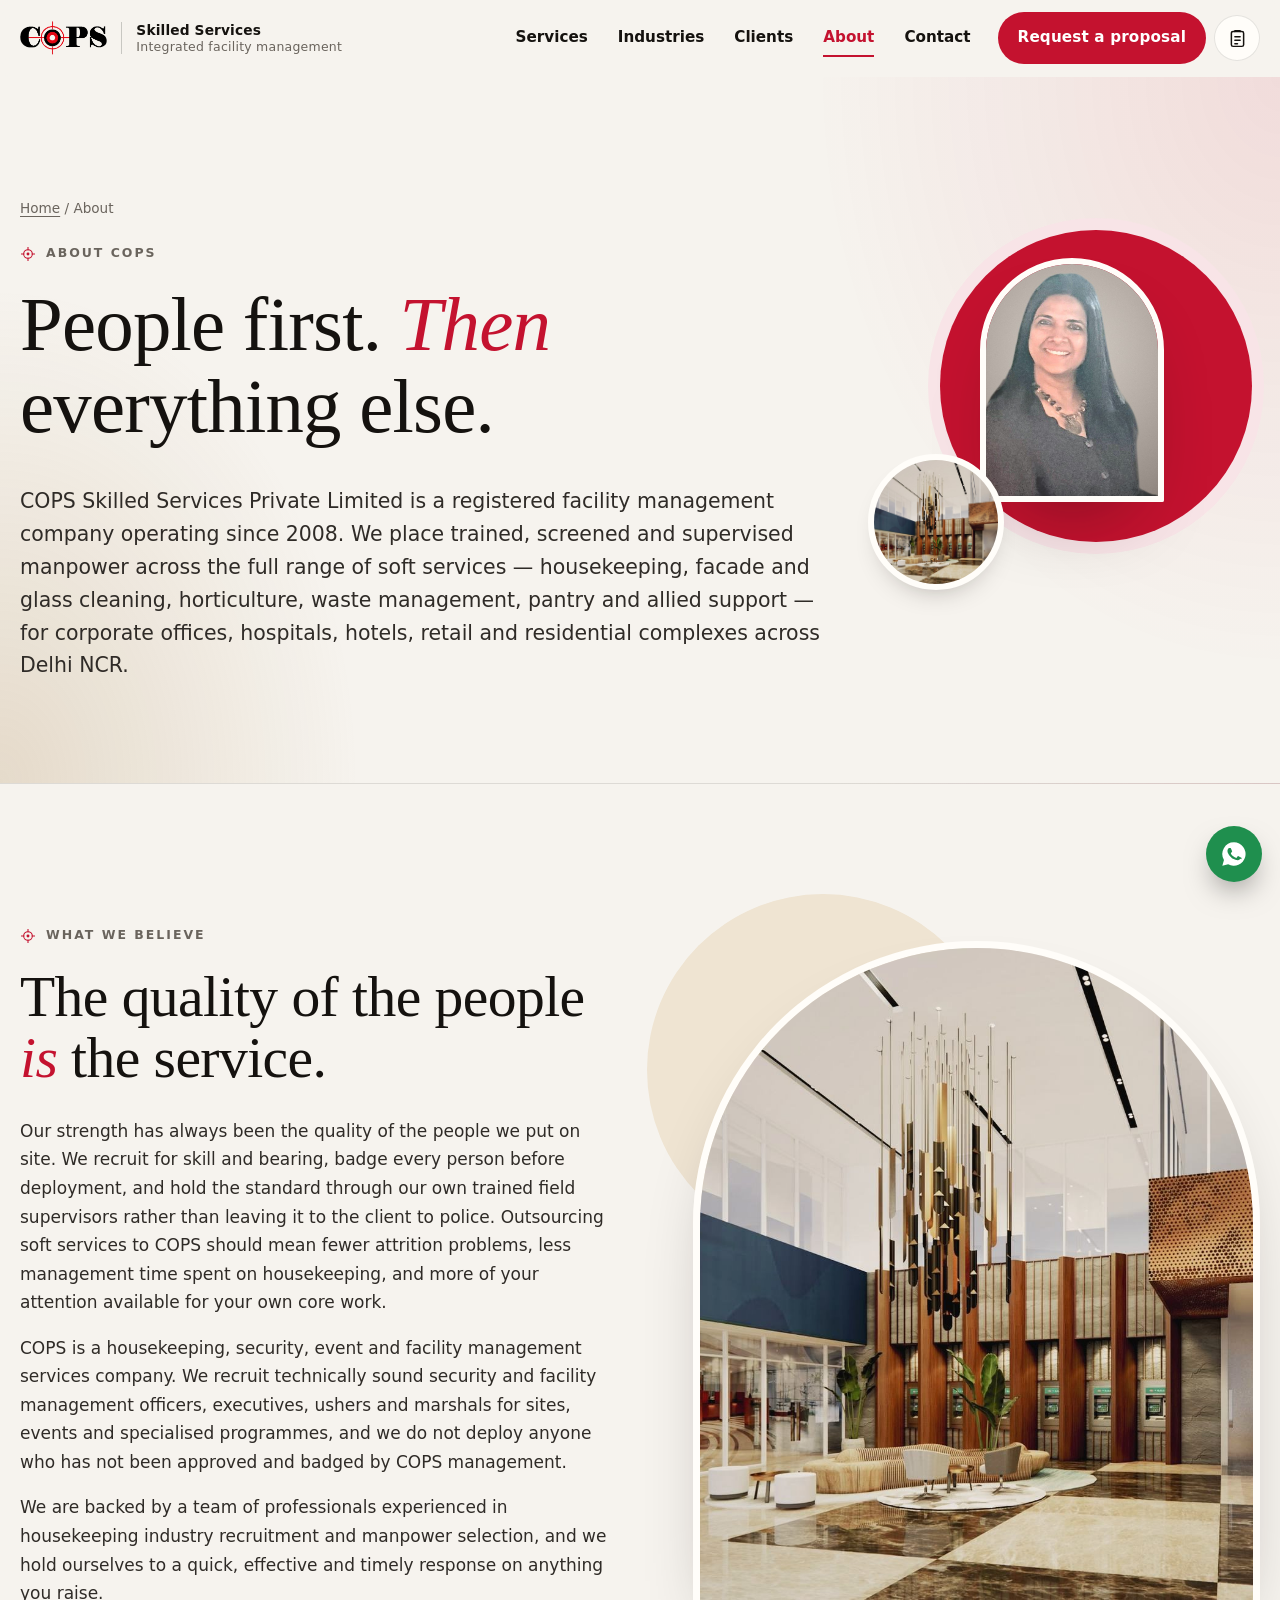
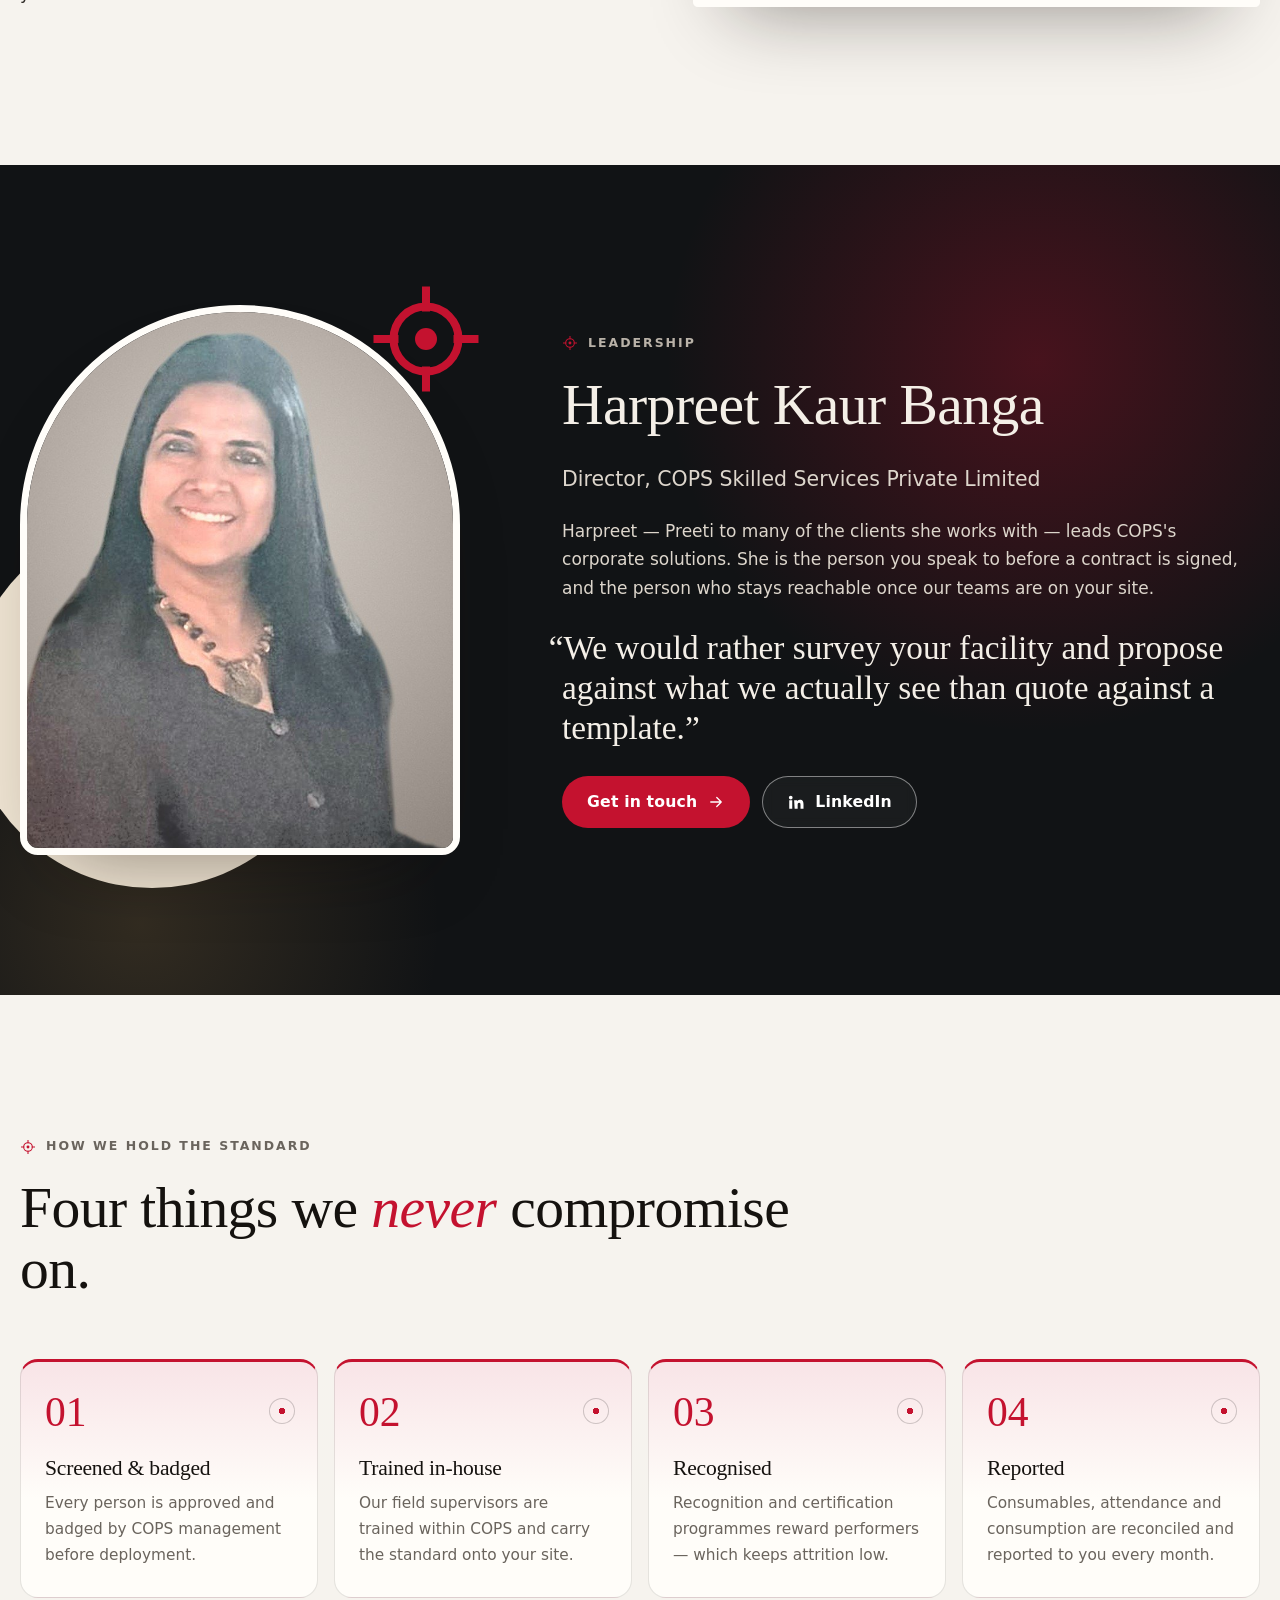
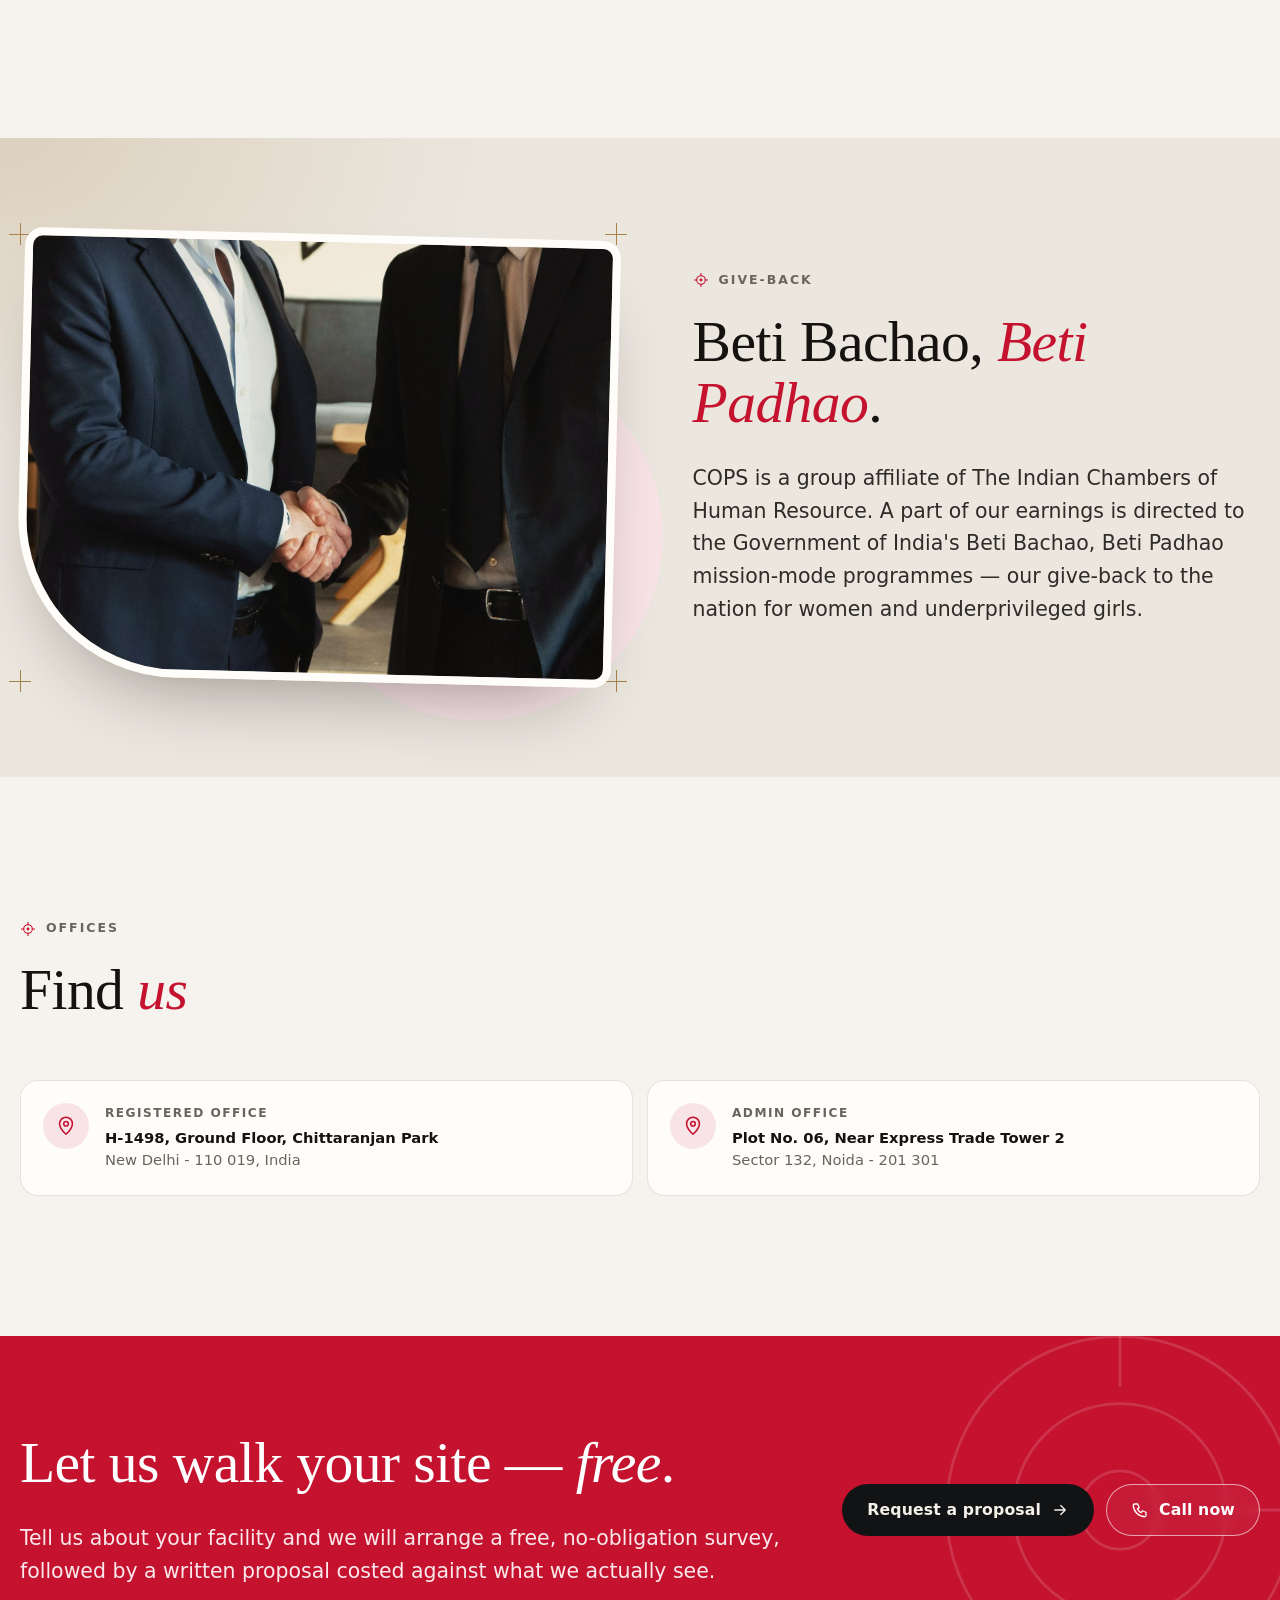
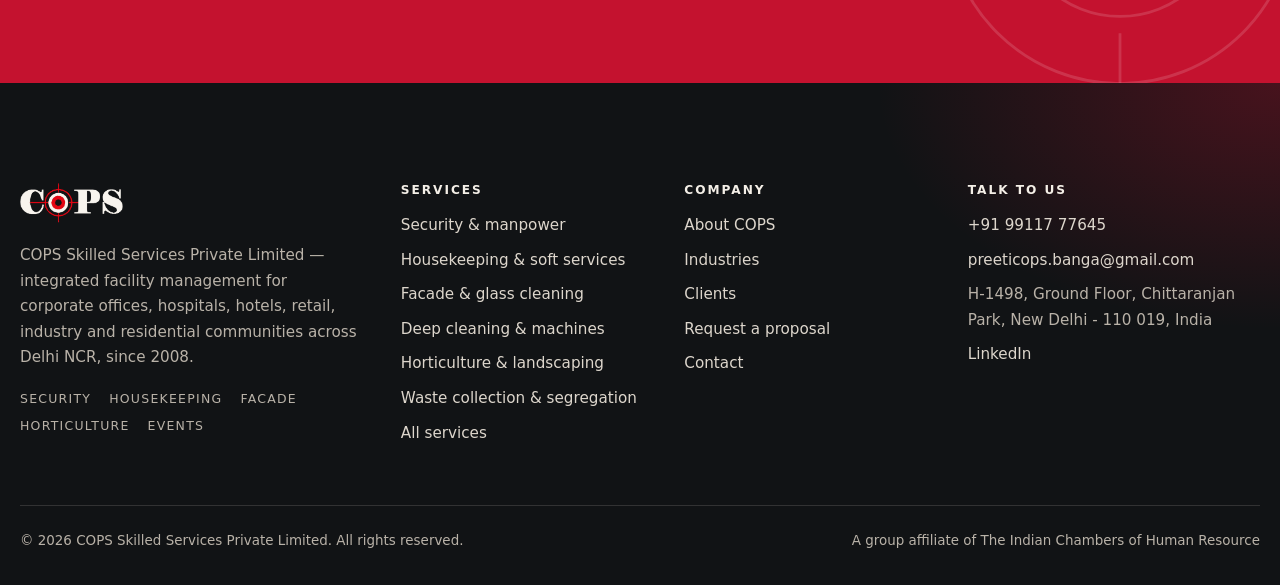
==== about/index.html @ c6b51258 "Redesign: composed hero collage, shaped photo frames, graded stock, services mosaic - Hero is now a " ====
<!doctype html>
<html lang="en-IN" data-root="../">
<head>
  <meta charset="utf-8">
  <meta name="viewport" content="width=device-width, initial-scale=1">
  <title>About — COPS Skilled Services | Our people, our standard, our Director</title>
  <meta name="description" content="COPS Skilled Services is a Delhi NCR facility management company, operating since 2008 and led by Director Harpreet Kaur Banga.">
  <meta name="theme-color" content="#111315">
  <meta property="og:type" content="website">
  <meta property="og:site_name" content="COPS Skilled Services">
  <meta property="og:title" content="About — COPS Skilled Services | Our people, our standard, our Director">
  <meta property="og:description" content="COPS Skilled Services is a Delhi NCR facility management company, operating since 2008 and led by Director Harpreet Kaur Banga.">
  <meta property="og:image" content="https://drbankata.github.io/cops-skill/assets/img/og-image.jpg">
  <meta property="og:url" content="https://drbankata.github.io/cops-skill/about/">
  <meta property="og:locale" content="en_IN">
  <meta name="twitter:card" content="summary_large_image">
  <link rel="canonical" href="https://drbankata.github.io/cops-skill/about/">
  <link rel="icon" type="image/svg+xml" href="../assets/img/favicon.svg">
  <link rel="icon" type="image/png" href="../assets/img/favicon.png">
  <link rel="apple-touch-icon" href="../assets/img/apple-touch-icon.png">
  <link rel="preload" href="../assets/fonts/instrument-serif.woff2" as="font" type="font/woff2" crossorigin>
  <link rel="preload" href="../assets/fonts/hanken-grotesk.woff2" as="font" type="font/woff2" crossorigin>
  <link rel="stylesheet" href="../assets/css/site.css?v=2">
  <script type="application/ld+json">{"@context": "https://schema.org", "@type": "LocalBusiness", "name": "COPS Skilled Services Private Limited", "alternateName": "COPS", "url": "https://drbankata.github.io/cops-skill/", "image": "https://drbankata.github.io/cops-skill/assets/img/og-image.jpg", "telephone": "+91 99117 77645", "email": "preeticops.banga@gmail.com", "description": "Integrated facility management — security, housekeeping, facade cleaning, horticulture, pantry and event manpower — across Delhi NCR.", "foundingDate": "2008", "areaServed": "Delhi NCR", "address": {"@type": "PostalAddress", "streetAddress": "H-1498, Ground Floor, Chittaranjan Park", "addressLocality": "New Delhi", "postalCode": "110019", "addressCountry": "IN"}}</script>
</head>
<body>
<a class="skip" href="#main">Skip to content</a>
<div class="progress" aria-hidden="true"></div>
<!-- HEADER (same on every page; generated once, now edit each page) -->
<header class="site-header">
  <div class="wrap bar">
    <a class="brand" href="../" aria-label="COPS Skilled Services, home"><img src="../assets/img/cops-logo.png" alt="COPS" width="681" height="265"><span><b>Skilled Services</b>Integrated facility management</span></a>
    <div class="tools">
      <nav class="nav" id="site-nav" aria-label="Main"><a href="../services/">Services</a><a href="../industries/">Industries</a><a href="../clients/">Clients</a><a href="../about/" aria-current="page">About</a><a href="../contact/">Contact</a><a class="btn btn-red" href="../proposal/">Request a proposal</a></nav>
      <a class="icon-btn" href="../proposal/" aria-label="Your proposal request"><svg class="i" viewBox="0 0 24 24" fill="none" stroke="currentColor" stroke-width="1.7" stroke-linecap="round" stroke-linejoin="round" aria-hidden="true"><rect x="5" y="4" width="14" height="17" rx="2"/><path d="M9 4V3h6v1M9 10h6M9 14h6M9 18h3"/></svg><span class="count" data-req-count data-n="0">0</span></a>
      <button class="icon-btn menu-btn" type="button" aria-expanded="false" aria-controls="site-nav"><svg class="" viewBox="0 0 24 24" fill="none" stroke="currentColor" stroke-width="2" stroke-linecap="round" stroke-linejoin="round" aria-hidden="true"><path d="M4 7h16M4 12h16M4 17h10"/></svg><span class="sr-only">Open menu</span></button>
    </div>
  </div>
</header>
<main id="main">
<section class="page-head has-art">
  <svg class="ret-bg" viewBox="0 0 200 200" fill="none" stroke="currentColor" aria-hidden="true"><circle cx="100" cy="100" r="62" stroke-width="1"/><circle cx="100" cy="100" r="38" stroke-width="1"/><circle cx="100" cy="100" r="14" stroke-width="1"/><path d="M100 4v52M100 144v52M4 100h52M144 100h52" stroke-width="1"/></svg>
  <div class="art" aria-hidden="true"><span class="sun"></span><figure class="arch"><img src="../assets/img/harpreet.jpg" alt="" width="720" height="900" loading="lazy"></figure><figure class="orb"><img src="../assets/img/x/lobby-gold.jpg" alt="" width="1600" height="1067" loading="lazy"></figure></div>
  <div class="wrap">
    <p class="crumbs"><a href="../">Home</a> / About</p>
    <p class="kicker"><svg class="ret" viewBox="0 0 24 24" fill="none" stroke="currentColor" stroke-width="1.6" aria-hidden="true"><circle cx="12" cy="12" r="6.5"/><circle cx="12" cy="12" r="2.2" fill="currentColor" stroke="none"/><path d="M12 1.5v5M12 17.5v5M1.5 12h5M17.5 12h5"/></svg> About COPS</p>
    <h1>People first. <em>Then</em> everything else.</h1>
    <p class="lede">COPS Skilled Services Private Limited is a registered facility management company operating since 2008. We place trained, screened and supervised manpower across the full range of soft services — housekeeping, facade and glass cleaning, horticulture, waste management, pantry and allied support — for corporate offices, hospitals, hotels, retail and residential complexes across Delhi NCR.</p>
  </div>
</section>
<section class="section">
  <div class="wrap split">
    <div class="rv">
      <p class="kicker"><svg class="ret" viewBox="0 0 24 24" fill="none" stroke="currentColor" stroke-width="1.6" aria-hidden="true"><circle cx="12" cy="12" r="6.5"/><circle cx="12" cy="12" r="2.2" fill="currentColor" stroke="none"/><path d="M12 1.5v5M12 17.5v5M1.5 12h5M17.5 12h5"/></svg> What we believe</p>
      <h2>The quality of the people <em>is</em> the service.</h2>
      <p>Our strength has always been the quality of the people we put on site. We recruit for skill and bearing, badge every person before deployment, and hold the standard through our own trained field supervisors rather than leaving it to the client to police. Outsourcing soft services to COPS should mean fewer attrition problems, less management time spent on housekeeping, and more of your attention available for your own core work.</p>
      <p>COPS is a housekeeping, security, event and facility management services company. We recruit technically sound security and facility management officers, executives, ushers and marshals for sites, events and specialised programmes, and we do not deploy anyone who has not been approved and badged by COPS management.</p>
      <p>We are backed by a team of professionals experienced in housekeeping industry recruitment and manpower selection, and we hold ourselves to a quick, effective and timely response on anything you raise.</p>
    </div>
    <div class="frame arch-f rv"><span class="marks" aria-hidden="true"><i></i><i></i><i></i><i></i></span><img src="../assets/img/x/lobby-gold.jpg" alt="A polished, light-filled corporate lobby" width="1600" height="1067" loading="lazy"></div>
  </div>
</section>

<section class="section dark">
  <div class="wrap director">
    <div class="portrait rv" style="color:rgba(255,255,255,.4)"><svg class="ring" viewBox="0 0 24 24" fill="none" stroke="currentColor" stroke-width="1.6" aria-hidden="true"><circle cx="12" cy="12" r="6.5"/><circle cx="12" cy="12" r="2.2" fill="currentColor" stroke="none"/><path d="M12 1.5v5M12 17.5v5M1.5 12h5M17.5 12h5"/></svg><img src="../assets/img/harpreet.jpg" alt="Harpreet Kaur Banga, Director, COPS Skilled Services" width="720" height="900" loading="lazy"></div>
    <div class="rv">
      <p class="kicker"><svg class="ret" viewBox="0 0 24 24" fill="none" stroke="currentColor" stroke-width="1.6" aria-hidden="true"><circle cx="12" cy="12" r="6.5"/><circle cx="12" cy="12" r="2.2" fill="currentColor" stroke="none"/><path d="M12 1.5v5M12 17.5v5M1.5 12h5M17.5 12h5"/></svg> Leadership</p>
      <h2>Harpreet Kaur Banga</h2>
      <p class="lede">Director, COPS Skilled Services Private Limited</p>
      <p>Harpreet — Preeti to many of the clients she works with — leads COPS's corporate solutions. She is the person you speak to before a contract is signed, and the person who stays reachable once our teams are on your site.</p>
      <p class="quote" style="color:var(--on-dark);font-size:clamp(1.5rem,2.6vw,2.1rem);margin-top:26px">We would rather survey your facility and propose against what we actually see than quote against a template.</p>
      <div class="cta-row"><a class="btn btn-red" href="../contact/">Get in touch <svg class="i" viewBox="0 0 24 24" fill="none" stroke="currentColor" stroke-width="1.7" stroke-linecap="round" stroke-linejoin="round" aria-hidden="true"><path d="M5 12h14M13 6l6 6-6 6"/></svg></a><a class="btn btn-ghost" data-show="linkedin" href="#" hidden><svg viewBox="0 0 24 24" fill="currentColor" aria-hidden="true"><path d="M4.98 3.5a2.5 2.5 0 1 1 0 5 2.5 2.5 0 0 1 0-5zM3 9.5h4V21H3zM9.5 9.5h3.8v1.6h.1c.5-1 1.8-2 3.8-2 4 0 4.8 2.6 4.8 6V21h-4v-5.2c0-1.3 0-2.9-1.8-2.9s-2 1.4-2 2.8V21h-4z"/></svg> LinkedIn</a></div>
    </div>
  </div>
</section>

<section class="section">
  <div class="wrap">
    <div class="head"><p class="kicker"><svg class="ret" viewBox="0 0 24 24" fill="none" stroke="currentColor" stroke-width="1.6" aria-hidden="true"><circle cx="12" cy="12" r="6.5"/><circle cx="12" cy="12" r="2.2" fill="currentColor" stroke="none"/><path d="M12 1.5v5M12 17.5v5M1.5 12h5M17.5 12h5"/></svg> How we hold the standard</p><h2>Four things we <em>never</em> compromise on.</h2></div>
    <ol class="steps">
      <li><h3>Screened &amp; badged</h3><p>Every person is approved and badged by COPS management before deployment.</p></li>
      <li><h3>Trained in-house</h3><p>Our field supervisors are trained within COPS and carry the standard onto your site.</p></li>
      <li><h3>Recognised</h3><p>Recognition and certification programmes reward performers — which keeps attrition low.</p></li>
      <li><h3>Reported</h3><p>Consumables, attendance and consumption are reconciled and reported to you every month.</p></li>
    </ol>
  </div>
</section>

<section class="section tight stone" id="giveback">
  <div class="wrap split">
    <div class="frame wide tilt-f rv"><span class="marks" aria-hidden="true"><i></i><i></i><i></i><i></i></span><img src="../assets/img/x/handshake.jpg" alt="Two business partners shaking hands across a desk" width="1600" height="1067" loading="lazy"></div>
    <div class="rv">
      <p class="kicker"><svg class="ret" viewBox="0 0 24 24" fill="none" stroke="currentColor" stroke-width="1.6" aria-hidden="true"><circle cx="12" cy="12" r="6.5"/><circle cx="12" cy="12" r="2.2" fill="currentColor" stroke="none"/><path d="M12 1.5v5M12 17.5v5M1.5 12h5M17.5 12h5"/></svg> Give-back</p>
      <h2>Beti Bachao, <em>Beti Padhao</em>.</h2>
      <p class="lede">COPS is a group affiliate of The Indian Chambers of Human Resource. A part of our earnings is directed to the Government of India's Beti Bachao, Beti Padhao mission-mode programmes — our give-back to the nation for women and underprivileged girls.</p>
    </div>
  </div>
</section>

<section class="section">
  <div class="wrap">
    <div class="head"><p class="kicker"><svg class="ret" viewBox="0 0 24 24" fill="none" stroke="currentColor" stroke-width="1.6" aria-hidden="true"><circle cx="12" cy="12" r="6.5"/><circle cx="12" cy="12" r="2.2" fill="currentColor" stroke="none"/><path d="M12 1.5v5M12 17.5v5M1.5 12h5M17.5 12h5"/></svg> Offices</p><h2>Find <em>us</em></h2></div>
    <div class="ccards">
      <a class="ccard" href="https://www.google.com/maps/search/?api=1&amp;query=H-1498+Chittaranjan+Park+New+Delhi+110019" target="_blank" rel="noopener"><span class="ic"><svg class="i" viewBox="0 0 24 24" fill="none" stroke="currentColor" stroke-width="1.7" stroke-linecap="round" stroke-linejoin="round" aria-hidden="true"><path d="M12 21s-7-6.2-7-11.5a7 7 0 0 1 14 0C19 14.8 12 21 12 21z"/><circle cx="12" cy="9.5" r="2.5"/></svg></span><span><small>Registered Office</small><b>H-1498, Ground Floor, Chittaranjan Park</b><span>New Delhi - 110 019, India</span></span></a>
      <a class="ccard" href="https://www.google.com/maps/search/?api=1&amp;query=Express+Trade+Tower+2+Sector+132+Noida" target="_blank" rel="noopener"><span class="ic"><svg class="i" viewBox="0 0 24 24" fill="none" stroke="currentColor" stroke-width="1.7" stroke-linecap="round" stroke-linejoin="round" aria-hidden="true"><path d="M12 21s-7-6.2-7-11.5a7 7 0 0 1 14 0C19 14.8 12 21 12 21z"/><circle cx="12" cy="9.5" r="2.5"/></svg></span><span><small>Admin Office</small><b>Plot No. 06, Near Express Trade Tower 2</b><span>Sector 132, Noida - 201 301</span></span></a>
    </div>
  </div>
</section>

<section class="closing section tight">
  <svg class="bg" viewBox="0 0 200 200" fill="none" stroke="currentColor" aria-hidden="true"><circle cx="100" cy="100" r="62" stroke-width="1"/><circle cx="100" cy="100" r="38" stroke-width="1"/><circle cx="100" cy="100" r="14" stroke-width="1"/><path d="M100 4v52M100 144v52M4 100h52M144 100h52" stroke-width="1"/></svg>
  <div class="wrap">
    <div><h2>Let us walk your site — <em>free</em>.</h2><p class="lede" style="margin:0">Tell us about your facility and we will arrange a free, no-obligation survey, followed by a written proposal costed against what we actually see.</p></div>
    <div class="cta-row"><a class="btn btn-ink" href="../proposal/">Request a proposal <svg class="i" viewBox="0 0 24 24" fill="none" stroke="currentColor" stroke-width="1.7" stroke-linecap="round" stroke-linejoin="round" aria-hidden="true"><path d="M5 12h14M13 6l6 6-6 6"/></svg></a><a class="btn btn-ghost" data-show="phone" href="#" hidden><svg class="i" viewBox="0 0 24 24" fill="none" stroke="currentColor" stroke-width="1.7" stroke-linecap="round" stroke-linejoin="round" aria-hidden="true"><path d="M5 4h4l2 5-2.5 1.5a11 11 0 0 0 5 5L15 13l5 2v4a2 2 0 0 1-2 2A16 16 0 0 1 3 6a2 2 0 0 1 2-2"/></svg> Call now</a></div>
  </div>
</section></main>
<footer class="site-footer">
  <div class="wrap">
    <div class="fgrid">
      <div>
        <img class="logo" src="../assets/img/cops-logo-light.png" alt="COPS" width="681" height="265" loading="lazy">
        <p>COPS Skilled Services Private Limited — integrated facility management for corporate offices, hospitals, hotels, retail, industry and residential communities across Delhi NCR, since 2008.</p>
        <p class="fstrip"><span>Security</span><span>Housekeeping</span><span>Facade</span><span>Horticulture</span><span>Events</span></p>
      </div>
      <div><h2 class="fh">Services</h2><ul class="flinks"><li><a href="../services/#security">Security & manpower</a></li><li><a href="../services/#housekeeping">Housekeeping & soft services</a></li><li><a href="../services/#facade">Facade & glass cleaning</a></li><li><a href="../services/#deepcleaning">Deep cleaning & machines</a></li><li><a href="../services/#horticulture">Horticulture & landscaping</a></li><li><a href="../services/#waste">Waste collection & segregation</a></li><li><a href="../services/">All services</a></li></ul></div>
      <div><h2 class="fh">Company</h2><ul class="flinks"><li><a href="../about/">About COPS</a></li><li><a href="../industries/">Industries</a></li><li><a href="../clients/">Clients</a></li><li><a href="../proposal/">Request a proposal</a></li><li><a href="../contact/">Contact</a></li></ul></div>
      <div><h2 class="fh">Talk to us</h2><ul class="flinks">
        <li data-show="phone" hidden><a data-show="phone" href="#"><span data-fill>+91 99117 77645</span></a></li>
        <li data-show="email" hidden><a data-show="email" href="#"><span data-fill></span></a></li>
        <li>H-1498, Ground Floor, Chittaranjan Park, New Delhi - 110 019, India</li>
        <li data-show="linkedin" hidden><a data-show="linkedin" href="#">LinkedIn</a></li>
      </ul></div>
    </div>
    <div class="fbase"><span>© <span data-year>2026</span> COPS Skilled Services Private Limited. All rights reserved.</span><span>A group affiliate of The Indian Chambers of Human Resource</span></div>
  </div>
</footer>
<a class="wa" data-show="whatsapp" href="#" hidden aria-label="Chat with COPS on WhatsApp"><svg viewBox="0 0 24 24" fill="currentColor" aria-hidden="true"><path d="M12 2a10 10 0 0 0-8.6 15.1L2 22l5-1.3A10 10 0 1 0 12 2zm5.3 14.1c-.2.6-1.3 1.2-1.8 1.2-.5.1-1 .2-3.3-.7-2.8-1.1-4.6-4-4.7-4.2-.1-.2-1.1-1.5-1.1-2.9s.7-2.1 1-2.4c.3-.3.6-.3.8-.3h.6c.2 0 .4 0 .6.5l.9 2.1c.1.2.1.4 0 .6l-.4.6-.4.5c-.1.2-.3.3-.1.6.2.3.8 1.3 1.7 2.1 1.2 1 2.1 1.3 2.4 1.5.3.1.5.1.7-.1l1-1.2c.2-.3.4-.2.7-.1l2 1c.3.1.5.2.5.3.1.2.1.7-.1 1.3z"/></svg></a>
<button class="to-top" type="button" aria-label="Back to top"><svg class="i" viewBox="0 0 24 24" fill="none" stroke="currentColor" stroke-width="1.7" stroke-linecap="round" stroke-linejoin="round" aria-hidden="true"><path d="M12 19V5M6 11l6-6 6 6"/></svg></button>
<!-- SEND (proposal requests + messages) -->
<dialog class="modal" id="send" aria-label="Send to COPS">
  <button class="icon-btn x" type="button" data-close aria-label="Close"><svg class="i" viewBox="0 0 24 24" fill="none" stroke="currentColor" stroke-width="1.7" stroke-linecap="round" stroke-linejoin="round" aria-hidden="true"><path d="M6 6l12 12M18 6L6 18"/></svg></button>
  <div class="send">
    <h2>Send your request</h2>
    <p class="fine">This is exactly what COPS will receive. Choose how you would like to send it.</p>
    <pre class="msg-box"></pre>
    <div class="cta-row"><a class="btn wa-green" data-send="whatsapp" href="#" hidden><svg viewBox="0 0 24 24" fill="currentColor" aria-hidden="true"><path d="M12 2a10 10 0 0 0-8.6 15.1L2 22l5-1.3A10 10 0 1 0 12 2zm5.3 14.1c-.2.6-1.3 1.2-1.8 1.2-.5.1-1 .2-3.3-.7-2.8-1.1-4.6-4-4.7-4.2-.1-.2-1.1-1.5-1.1-2.9s.7-2.1 1-2.4c.3-.3.6-.3.8-.3h.6c.2 0 .4 0 .6.5l.9 2.1c.1.2.1.4 0 .6l-.4.6-.4.5c-.1.2-.3.3-.1.6.2.3.8 1.3 1.7 2.1 1.2 1 2.1 1.3 2.4 1.5.3.1.5.1.7-.1l1-1.2c.2-.3.4-.2.7-.1l2 1c.3.1.5.2.5.3.1.2.1.7-.1 1.3z"/></svg> Send on WhatsApp</a><a class="btn btn-red" data-send="email" href="#" hidden><svg class="i" viewBox="0 0 24 24" fill="none" stroke="currentColor" stroke-width="1.7" stroke-linecap="round" stroke-linejoin="round" aria-hidden="true"><rect x="3" y="5" width="18" height="14" rx="2"/><path d="M3.5 6.5l8.5 6.5 8.5-6.5"/></svg> Send by email</a><a class="btn btn-red" data-send="form" href="#" hidden><svg class="i" viewBox="0 0 24 24" fill="none" stroke="currentColor" stroke-width="1.7" stroke-linecap="round" stroke-linejoin="round" aria-hidden="true"><rect x="5" y="4" width="14" height="17" rx="2"/><path d="M9 4V3h6v1M9 10h6M9 14h6M9 18h3"/></svg> Open form</a><button class="btn btn-line" type="button" data-copy>Copy details</button></div>
    <p class="holding" data-soon style="margin-top:16px">Online requests open very soon. Copy your details for now and call us — WhatsApp and email buttons will appear here as soon as they are set up.</p>
  </div>
</dialog>
<script src="../assets/js/site.js?v=2" defer></script>
</body>
</html>
---- assets/css/site.css ----
/* =====================================================================
   COPS SKILLED SERVICES · site.css
   Integrated facility management, Delhi NCR.
   Palette: warm ivory and stone grounds, graphite ink, COPS signal red
   for actions, brass for fine decoration only (never body text).
   Motif: the reticle from the COPS logo, used as hairline "registration"
   marks and a ring that draws itself around the hero collage. Precision, not decoration.
   Mobile-first. Colours ONLY from the :root tokens below.
   Breakpoints: 640 / 900 / 1100 (desktop menu) / 1280
   ===================================================================== */
@font-face{font-family:"Instrument Serif";src:url("../fonts/instrument-serif.woff2") format("woff2");font-weight:400;font-style:normal;font-display:swap}
@font-face{font-family:"Instrument Serif";src:url("../fonts/instrument-serif-italic.woff2") format("woff2");font-weight:400;font-style:italic;font-display:swap}
@font-face{font-family:"Hanken Grotesk";src:url("../fonts/hanken-grotesk.woff2") format("woff2");font-weight:300 800;font-style:normal;font-display:swap}

:root{
  --ink:#15120f;            /* headings */
  --text:#2f2b27;           /* body */
  --muted:#6a645d;          /* secondary (AA on ivory) */
  --red:#c4122f;            /* COPS signal red: buttons, links, focus (AA with white) */
  --red-2:#a10d26;          /* hover */
  --red-soft:#f8e4e7;
  --brass:#a8834b;          /* decoration only: hairlines, numerals, reticle marks */
  --brass-soft:#efe4d2;
  --bg:#f6f3ee;             /* ivory page */
  --bg-stone:#ebe6de;       /* alternate bands */
  --paper:#fffdf9;          /* cards, header, dialogs */
  --night:#111315;          /* graphite bands, footer */
  --night-2:#1b1e21;
  --night-3:#262a2e;
  --on-dark:#f4efe7;
  --on-dark-muted:#b9b2a8;
  --on-dark-soft:#ddd6cc;
  --on-accent:#ffffff;
  --red-wash:rgba(196,18,47,.10);      /* soft colour washes behind sections */
  --brass-wash:rgba(168,131,75,.22);
  --glow-dark:rgba(196,18,47,.30);     /* red glow on dark bands */
  --arch:999px 999px var(--r) var(--r);
  --script:"Signature","Segoe Script",cursive;
  --ok:#2f6b4f;
  --line:rgba(21,18,15,.11);
  --line-2:rgba(21,18,15,.2);
  --line-dark:rgba(244,239,231,.14);
  --shadow:0 40px 80px -40px rgba(20,14,8,.45);
  --shadow-sm:0 14px 30px -20px rgba(20,14,8,.45);
  --display:"Instrument Serif","Iowan Old Style",Georgia,serif;
  --sans:"Hanken Grotesk",system-ui,-apple-system,"Segoe UI",Roboto,sans-serif;
  --maxw:1240px;
  --r:18px;
  --r-sm:12px;
  --ease:cubic-bezier(.2,.7,.2,1);
}
*,*::before,*::after{box-sizing:border-box}
html{overflow-x:clip;scroll-behavior:smooth;-webkit-text-size-adjust:100%;scroll-padding-top:96px}
body{margin:0;font-family:var(--sans);font-size:1.0625rem;line-height:1.68;color:var(--text);background:var(--bg);overflow-x:hidden;font-feature-settings:"ss01"}
[hidden]{display:none!important}
img,video{max-width:100%;height:auto;display:block}
a{color:var(--red);text-decoration-thickness:1px;text-underline-offset:3px}
a:hover{color:var(--red-2)}
h1,h2,h3,h4{font-family:var(--display);font-weight:400;color:var(--ink);line-height:1.06;letter-spacing:-.01em;margin:0 0 .5em}
h1{font-size:clamp(2.7rem,7.4vw,5.6rem)}
h2{font-size:clamp(2.1rem,4.6vw,3.6rem)}
h3{font-size:clamp(1.45rem,2.2vw,1.85rem);line-height:1.15}
h1 em,h2 em,h3 em{font-style:italic;color:var(--red)}
p{margin:0 0 1em}
ul{padding-left:1.1em}
::selection{background:var(--red);color:#fff}
:focus-visible{outline:2px solid var(--red);outline-offset:3px;border-radius:4px}
.sr-only{position:absolute!important;width:1px;height:1px;padding:0;margin:-1px;overflow:hidden;clip:rect(0,0,0,0);white-space:nowrap;border:0}
.skip{position:absolute;left:12px;top:-60px;background:var(--ink);color:#fff;padding:10px 16px;border-radius:10px;z-index:200}
.skip:focus{top:12px;color:#fff}
.wrap{width:min(var(--maxw),calc(100% - 32px));margin-inline:auto}
.section{padding:clamp(72px,11vw,140px) 0}
.section.tight{padding:clamp(56px,8vw,96px) 0}
.stone{background:var(--bg-stone)}
.paper{background:var(--paper)}
.kicker{display:inline-flex;align-items:center;gap:10px;font-family:var(--sans);font-size:.78rem;font-weight:700;letter-spacing:.16em;text-transform:uppercase;color:var(--muted);margin:0 0 20px}
.kicker .ret{width:16px;height:16px;color:var(--red);flex:none}
.lede{font-size:clamp(1.1rem,1.6vw,1.28rem);line-height:1.6;color:var(--text);max-width:40em}
.muted{color:var(--muted)}
.fine{font-size:.88rem;color:var(--muted);line-height:1.55}
.center{text-align:center}
.center .lede{margin-inline:auto}
.head{max-width:780px;margin-bottom:clamp(36px,5vw,60px)}
.head.center{margin-inline:auto}
.head-row{display:flex;flex-wrap:wrap;align-items:flex-end;justify-content:space-between;gap:20px 40px;margin-bottom:clamp(36px,5vw,56px)}
.head-row .head{margin-bottom:0}
svg.i{width:20px;height:20px;flex:none}

/* ---------- buttons ---------- */
.btn{--h:52px;display:inline-flex;align-items:center;justify-content:center;gap:10px;min-height:var(--h);padding:0 24px;border-radius:999px;font:600 .98rem/1 var(--sans);letter-spacing:.01em;text-decoration:none;border:1.5px solid transparent;cursor:pointer;transition:background .25s var(--ease),color .25s,border-color .25s,transform .25s var(--ease),box-shadow .25s;white-space:nowrap}
.btn:active{transform:translateY(1px)}
.btn-red{background:var(--red);color:var(--on-accent)}
.btn-red:hover{background:var(--red-2);color:var(--on-accent);box-shadow:0 12px 24px -12px rgba(196,18,47,.7)}
.btn-ink{background:var(--ink);color:var(--on-dark)}
.btn-ink:hover{background:#000;color:#fff}
.btn-line{border-color:var(--line-2);color:var(--ink);background:transparent}
.btn-line:hover{border-color:var(--ink);color:var(--ink)}
.btn-ghost{border-color:rgba(255,255,255,.45);color:#fff;background:rgba(255,255,255,.04);backdrop-filter:blur(6px)}
.btn-ghost:hover{background:#fff;color:var(--ink);border-color:#fff}
.btn-sm{--h:42px;padding:0 18px;font-size:.92rem}
.btn-block{width:100%}
.btn .i,.btn svg{width:18px;height:18px;flex:none}
.btn.done{background:var(--ok);color:#fff;border-color:var(--ok)}
.link-arrow{display:inline-flex;align-items:center;gap:8px;font-weight:600;text-decoration:none;color:var(--ink)}
.link-arrow .i{width:18px;height:18px;transition:transform .25s var(--ease);color:var(--red)}
.link-arrow:hover{color:var(--red)}
.link-arrow:hover .i{transform:translateX(4px)}
.cta-row{display:flex;flex-wrap:wrap;gap:12px}
.link-btn{background:none;border:0;padding:0;font:inherit;font-size:.85rem;color:var(--muted);text-decoration:underline;cursor:pointer}
.link-btn:hover{color:var(--red)}

/* ---------- header ---------- */
.progress{position:fixed;left:0;top:0;height:2px;width:0;background:var(--red);z-index:120}
.site-header{position:sticky;top:0;z-index:100;background:rgba(246,243,238,.82);backdrop-filter:saturate(1.4) blur(14px);-webkit-backdrop-filter:saturate(1.4) blur(14px);border-bottom:1px solid transparent;transition:border-color .3s,background .3s}
.site-header.scrolled{border-color:var(--line);background:rgba(255,253,249,.92)}
.bar{display:flex;align-items:center;justify-content:space-between;gap:16px;height:76px}
.brand{display:flex;align-items:center;gap:14px;text-decoration:none;color:var(--ink);min-width:0}
.brand img{height:34px;width:auto}
.brand span{display:none;border-left:1px solid var(--line-2);padding-left:14px;line-height:1.25;font-size:.78rem;color:var(--muted);letter-spacing:.02em}
.brand span b{display:block;color:var(--ink);font-size:.86rem;font-weight:700;letter-spacing:.01em}
.tools{display:flex;align-items:center;gap:8px}
.icon-btn{position:relative;display:inline-grid;place-items:center;width:46px;height:46px;border-radius:50%;border:1px solid var(--line);background:var(--paper);color:var(--ink);cursor:pointer;transition:border-color .2s,background .2s}
.icon-btn:hover{border-color:var(--ink)}
.icon-btn svg{width:21px;height:21px}
.count{position:absolute;top:-3px;right:-3px;min-width:20px;height:20px;padding:0 5px;border-radius:10px;background:var(--red);color:#fff;font:700 .72rem/20px var(--sans);text-align:center}
.count[data-n="0"]{display:none}
.count.bump{animation:bump .5s var(--ease)}
@keyframes bump{40%{transform:scale(1.35)}}
.nav{position:fixed;inset:76px 0 auto 0;background:var(--paper);border-bottom:1px solid var(--line);padding:12px 16px 24px;display:flex;flex-direction:column;gap:2px;transform:translateY(-12px);opacity:0;visibility:hidden;transition:.25s var(--ease);box-shadow:var(--shadow)}
.nav.open{transform:none;opacity:1;visibility:visible}
.nav a{padding:14px 8px;font-weight:600;color:var(--ink);text-decoration:none;border-bottom:1px solid var(--line);font-size:1.05rem}
.nav a[aria-current="page"]{color:var(--red)}
.nav .btn{margin-top:14px;border-bottom:0;color:#fff}
@media (min-width:640px){.brand span{display:block}}
@media (min-width:1100px){
  .menu-btn{display:none}
  .nav{position:static;flex-direction:row;align-items:center;gap:4px;background:none;border:0;padding:0;transform:none;opacity:1;visibility:visible;box-shadow:none}
  .nav a{border:0;padding:10px 13px;font-size:.95rem;border-radius:999px;position:relative}
  .nav a:not(.btn):hover{color:var(--red)}
  .nav a[aria-current="page"]::after{content:"";position:absolute;left:13px;right:13px;bottom:4px;height:1.5px;background:var(--red)}
  .nav .btn{margin:0 0 0 10px;padding:0 20px}
}

/* ---------- reticle marks (the motif) ---------- */
.marks{position:absolute;inset:0;pointer-events:none}
.marks i{position:absolute;width:22px;height:22px}
.marks i::before,.marks i::after{content:"";position:absolute;background:currentColor}
.marks i::before{left:50%;top:0;bottom:0;width:1px}
.marks i::after{top:50%;left:0;right:0;height:1px}
.marks i:nth-child(1){left:-11px;top:-11px}.marks i:nth-child(2){right:-11px;top:-11px}
.marks i:nth-child(3){left:-11px;bottom:-11px}.marks i:nth-child(4){right:-11px;bottom:-11px}

/* ---------- facts band ---------- */
.facts{background:var(--paper);border-bottom:1px solid var(--line)}
.facts ul{list-style:none;margin:0;padding:0;display:grid;grid-template-columns:repeat(2,1fr)}
.facts li{padding:28px 18px;border-right:1px solid var(--line);border-bottom:1px solid var(--line)}
.facts li:nth-child(2n){border-right:0}
.facts li:last-child{grid-column:1/-1;border-bottom:0}
.facts b{display:block;font:400 clamp(2.4rem,5vw,3.4rem)/1 var(--display);color:var(--ink);margin-bottom:8px}
.facts b sup{font-size:.45em;color:var(--red);vertical-align:.9em;margin-left:2px;font-family:var(--sans);font-weight:700}
.facts span{font-size:.9rem;color:var(--muted);line-height:1.4;display:block}
@media (min-width:900px){
  .facts ul{grid-template-columns:repeat(5,1fr)}
  .facts li{border-bottom:0;padding:38px 26px}
  .facts li:nth-child(2n){border-right:1px solid var(--line)}
  .facts li:last-child{border-right:0;grid-column:auto}
}

/* ---------- intro split ---------- */
.split{display:grid;gap:clamp(36px,6vw,80px);align-items:center}
@media (min-width:900px){.split{grid-template-columns:1.05fr 1fr}.split.rev>:first-child{order:2}}
.frame{position:relative;color:var(--brass)}
.frame img{border-radius:var(--r);width:100%;aspect-ratio:4/5;object-fit:cover;box-shadow:var(--shadow)}
.frame.wide img{aspect-ratio:4/3}
.frame .tag{position:absolute;left:18px;bottom:18px;background:var(--paper);color:var(--ink);border-radius:999px;padding:9px 16px 9px 12px;font-size:.86rem;font-weight:600;display:flex;align-items:center;gap:8px;box-shadow:var(--shadow-sm)}
.frame .tag .i{color:var(--red);width:18px;height:18px}
.duo{position:relative}
.duo .b{position:absolute;right:-4%;bottom:-8%;width:46%;border:6px solid var(--bg);border-radius:var(--r);box-shadow:var(--shadow)}
.duo .b img{aspect-ratio:1;border-radius:12px;box-shadow:none}
.ticks{list-style:none;padding:0;margin:26px 0 30px;display:grid;gap:14px}
.ticks li{display:flex;gap:14px;align-items:flex-start}
.ticks li .i{color:var(--red);margin-top:3px}
.ticks b{color:var(--ink)}

/* ---------- service cards ---------- */
.svc-grid{display:grid;gap:16px;grid-template-columns:1fr}
@media (min-width:640px){.svc-grid{grid-template-columns:repeat(2,1fr)}.svc-grid .svc.wide{grid-column:span 2}}
@media (min-width:1100px){.svc-grid{grid-template-columns:repeat(6,1fr)}.svc-grid .svc{grid-column:span 2}.svc-grid .svc.big{grid-column:span 3}.svc-grid .svc.wide{grid-column:span 6}}
.svc{position:relative;display:flex;flex-direction:column;background:var(--paper);border:1px solid var(--line);border-radius:var(--r);overflow:hidden;text-decoration:none;color:var(--text);transition:transform .35s var(--ease),box-shadow .35s var(--ease),border-color .35s}
.svc:hover{transform:translateY(-4px);box-shadow:var(--shadow);border-color:transparent;color:var(--text)}
.svc .ph{position:relative;aspect-ratio:16/10;overflow:hidden;background:var(--bg-stone)}
.svc.big .ph{aspect-ratio:16/9}
.svc .ph img{width:100%;height:100%;object-fit:cover;transition:transform 1.2s var(--ease)}
.svc:hover .ph img{transform:scale(1.05)}
.svc .num{position:absolute;left:16px;top:14px;font:400 1.1rem var(--display);color:#fff;background:rgba(17,19,21,.55);backdrop-filter:blur(6px);border-radius:999px;padding:3px 12px}
.svc .bd{padding:22px 22px 24px;display:flex;flex-direction:column;flex:1}
.svc h3{margin-bottom:.35em}
.svc p{color:var(--muted);font-size:.98rem;margin-bottom:18px}
.svc .link-arrow{margin-top:auto;font-size:.95rem}
.svc.wide{background:var(--night);border-color:var(--night);color:var(--on-dark-muted)}
.svc.wide:hover{color:var(--on-dark-muted)}
.svc.wide .bd{display:grid;gap:18px;align-items:center;padding:30px 28px}
.svc.wide .num{position:static;justify-self:start;background:var(--night-3)}
.svc.wide h3{color:var(--on-dark);margin:0}
.svc.wide p{color:var(--on-dark-muted);margin:0}
.svc.wide .link-arrow{color:var(--on-dark);margin:0}
@media (min-width:900px){.svc.wide .bd{grid-template-columns:auto 1fr 1.3fr auto;gap:32px}}

/* ---------- industries selector ---------- */
.ind{display:grid;gap:24px}
@media (min-width:1000px){.ind{grid-template-columns:330px 1fr;gap:48px}}
.ind-tabs{display:flex;gap:8px;overflow-x:auto;scrollbar-width:none;margin:0 -16px;padding:2px 16px 6px}
.ind-tabs::-webkit-scrollbar{display:none}
.ind-tab{flex:none;display:flex;align-items:center;gap:12px;padding:12px 16px;border-radius:999px;border:1px solid var(--line);background:var(--paper);color:var(--ink);font:600 .94rem var(--sans);cursor:pointer;text-align:left;transition:.2s}
.ind-tab .n{font:400 .95rem var(--display);color:var(--brass);min-width:1.4em}
.ind-tab:hover{border-color:var(--ink)}
.ind-tab[aria-selected="true"]{background:var(--ink);color:var(--on-dark);border-color:var(--ink)}
.ind-tab[aria-selected="true"] .n{color:var(--red)}
@media (min-width:1000px){
  .ind-tabs{flex-direction:column;overflow:visible;margin:0;padding:0;gap:0;border-top:1px solid var(--line)}
  .ind-tab{border:0;border-bottom:1px solid var(--line);border-radius:0;background:none;padding:15px 6px;width:100%}
  .ind-tab[aria-selected="true"]{background:none;color:var(--red);border-color:var(--line)}
  .ind-tab:hover{border-color:var(--line);color:var(--red)}
}
.ind-panel{display:grid;gap:0;background:var(--paper);border:1px solid var(--line);border-radius:var(--r);overflow:hidden}
.ind-panel[hidden]{display:none}
@media (min-width:700px){.ind-panel{grid-template-columns:1fr 1fr}}
.ind-panel .ph{position:relative;min-height:260px;background:var(--bg-stone)}
.ind-panel .ph img{position:absolute;inset:0;width:100%;height:100%;object-fit:cover}
.ind-panel .bd{padding:clamp(24px,3.5vw,40px)}
.ind-panel h3{font-size:clamp(1.6rem,2.6vw,2.2rem)}
.ind-panel .refs{margin:22px 0 26px;padding:18px 0 0;border-top:1px solid var(--line)}
.ind-panel .refs small{display:block;font-size:.76rem;font-weight:700;letter-spacing:.14em;text-transform:uppercase;color:var(--muted);margin-bottom:10px}
.chips{display:flex;flex-wrap:wrap;gap:8px;list-style:none;padding:0;margin:0}
.chips li,.chip-s{font-size:.84rem;padding:6px 12px;border-radius:999px;background:var(--bg);border:1px solid var(--line);color:var(--text);line-height:1.3}
.ind-panel.anim .bd>*{animation:rise .5s var(--ease) both}
.ind-panel.anim .bd>*:nth-child(2){animation-delay:.04s}.ind-panel.anim .bd>*:nth-child(3){animation-delay:.08s}.ind-panel.anim .bd>*:nth-child(4){animation-delay:.12s}
.ind-panel.anim .ph img{animation:zoomin 1s var(--ease) both}
@keyframes rise{from{opacity:0;transform:translateY(10px)}}
@keyframes zoomin{from{opacity:.4;transform:scale(1.04)}}

/* ---------- dark band: why clients stay ---------- */
.dark{background:var(--night);color:var(--on-dark-soft)}
.dark h2,.dark h3{color:var(--on-dark)}
.dark h2 em{color:var(--on-dark)}
.dark .kicker{color:var(--on-dark-muted)}
.dark .lede{color:var(--on-dark-soft)}
.dark a:not(.btn){color:var(--on-dark)}
.why{display:grid;gap:clamp(40px,6vw,80px)}
@media (min-width:1000px){.why{grid-template-columns:.9fr 1.1fr;align-items:start}.why .sticky{position:sticky;top:120px}}
.why .frame{color:rgba(255,255,255,.35);margin-top:30px}
.why .frame img{aspect-ratio:5/4;box-shadow:none}
.why ol{list-style:none;margin:0;padding:0;counter-reset:w}
.why li{counter-increment:w;display:grid;grid-template-columns:56px 1fr;gap:6px 18px;padding:28px 0;border-top:1px solid var(--line-dark)}
.why li:last-child{border-bottom:1px solid var(--line-dark)}
.why li::before{content:counter(w,decimal-leading-zero);font:400 1.5rem/1.2 var(--display);color:var(--brass);grid-row:span 2}
.why li h3{font-size:1.4rem;margin:0}
.why li p{margin:0;color:var(--on-dark-muted);font-size:.98rem}

/* ---------- process ---------- */
.steps{list-style:none;padding:0;margin:0;display:grid;gap:16px;counter-reset:s}
@media (min-width:700px){.steps{grid-template-columns:repeat(2,1fr)}}
@media (min-width:1100px){.steps{grid-template-columns:repeat(4,1fr)}}
.steps li{position:relative;counter-increment:s;padding:30px 24px 28px;background:var(--paper);border:1px solid var(--line);border-radius:var(--r)}
.steps li::before{content:"0" counter(s);display:block;font:400 2.6rem/1 var(--display);color:var(--red);margin-bottom:22px}
.steps li::after{content:"";position:absolute;right:22px;top:36px;width:26px;height:26px;border-radius:50%;border:1px solid var(--line-2);background:radial-gradient(circle,var(--red) 0 3px,transparent 3.5px)}
.steps h3{font-size:1.35rem}
.steps p{font-size:.96rem;color:var(--muted);margin:0}

/* ---------- client wall ---------- */
.wall{display:grid;grid-template-columns:repeat(2,1fr);border-top:1px solid var(--line);border-left:1px solid var(--line)}
@media (min-width:700px){.wall{grid-template-columns:repeat(3,1fr)}}
@media (min-width:1100px){.wall{grid-template-columns:repeat(4,1fr)}}
.wall li{list-style:none;display:flex;flex-direction:column;justify-content:center;min-height:116px;padding:20px 22px;border-right:1px solid var(--line);border-bottom:1px solid var(--line);transition:background .25s}
.wall li:hover{background:var(--paper)}
.wall b{font:400 clamp(1.15rem,1.7vw,1.45rem)/1.15 var(--display);color:var(--ink)}
.wall small{font-size:.78rem;color:var(--muted);margin-top:6px;letter-spacing:.04em}
ul.wall{margin:0;padding:0}

/* ---------- director ---------- */
.director{display:grid;gap:clamp(36px,6vw,80px);align-items:center}
@media (min-width:900px){.director{grid-template-columns:.8fr 1.2fr}}
.portrait{position:relative;max-width:440px;color:var(--brass)}
.portrait img{width:100%;aspect-ratio:4/5;object-fit:cover;border-radius:220px 220px var(--r) var(--r);box-shadow:var(--shadow)}
.portrait .ring{position:absolute;right:-26px;top:-26px;width:120px;height:120px;color:var(--red)}
.quote{font:400 clamp(1.7rem,3.2vw,2.6rem)/1.2 var(--display);color:var(--ink);margin:0 0 28px;text-indent:-.4em}
.quote::before{content:"\201C"}
.quote::after{content:"\201D"}
.sig b{display:block;font:600 1.1rem var(--sans);color:var(--ink)}
.sig span{color:var(--muted);font-size:.95rem}

/* ---------- give-back ---------- */
.giveback{display:grid;gap:24px;padding:clamp(28px,4vw,48px);border-radius:var(--r);background:var(--paper);border:1px solid var(--line);position:relative;color:var(--brass)}
@media (min-width:900px){.giveback{grid-template-columns:auto 1fr auto;align-items:center;gap:40px}}
.giveback .seal{width:84px;height:84px;color:var(--red)}
.giveback h3{color:var(--ink)}
.giveback p{color:var(--text);margin:0}

/* ---------- closing band ---------- */
.closing{position:relative;overflow:hidden;background:var(--red);color:#fff;isolation:isolate}
.closing h2,.closing h2 em{color:#fff}
.closing .lede{color:rgba(255,255,255,.9)}
.closing .wrap{display:grid;gap:30px;align-items:center}
@media (min-width:900px){.closing .wrap{grid-template-columns:1.4fr auto}}
.closing svg.bg{position:absolute;right:-120px;top:50%;transform:translateY(-50%);width:560px;height:560px;color:rgba(255,255,255,.14);z-index:-1}
.closing .btn-ink{background:var(--night)}
.closing .btn-ghost{border-color:rgba(255,255,255,.6)}

/* ---------- page heads (inner pages) ---------- */
.page-head{position:relative;padding:clamp(64px,10vw,120px) 0 clamp(48px,7vw,80px);border-bottom:1px solid var(--line);overflow:hidden}
.page-head h1{font-size:clamp(2.6rem,6.4vw,4.8rem);max-width:13em}
.page-head .lede{margin-top:10px}
.page-head .ret-bg{position:absolute;right:-90px;top:-60px;width:420px;height:420px;color:var(--line-2);pointer-events:none;display:none}
@media (min-width:900px){.page-head .ret-bg{display:block}}
.crumbs{font-size:.85rem;color:var(--muted);margin-bottom:22px}
.crumbs a{color:var(--muted)}
.subnav{position:sticky;top:76px;z-index:50;background:rgba(246,243,238,.92);backdrop-filter:blur(10px);border-bottom:1px solid var(--line)}
.subnav .wrap{display:flex;gap:6px;overflow-x:auto;scrollbar-width:none;padding:10px 0}
.subnav .wrap::-webkit-scrollbar{display:none}
.subnav a{flex:none;padding:8px 14px;border-radius:999px;font-size:.9rem;font-weight:600;color:var(--muted);text-decoration:none;border:1px solid transparent}
.subnav a:hover{color:var(--ink);border-color:var(--line-2)}
.subnav a.on{background:var(--ink);color:var(--on-dark)}

/* ---------- service detail rows ---------- */
.srow{display:grid;gap:clamp(28px,5vw,64px);padding:clamp(56px,8vw,96px) 0;border-bottom:1px solid var(--line);align-items:start}
.srow:last-child{border-bottom:0}
@media (min-width:900px){.srow{grid-template-columns:1fr 1.1fr}.srow:nth-child(even) .frame{order:2}}
.srow .frame img{aspect-ratio:4/3}
.srow .n{font:400 1.2rem var(--display);color:var(--brass);display:block;margin-bottom:10px}
.srow h2{font-size:clamp(2rem,3.6vw,2.9rem)}
.srow ul.list{list-style:none;padding:0;margin:22px 0 26px;display:grid;gap:12px}
.srow ul.list li{display:flex;gap:12px;align-items:flex-start;font-size:1rem}
.srow ul.list li .i{color:var(--red);margin-top:3px;width:18px;height:18px}
.srow .for{margin:0 0 28px}
.srow .for small{display:block;font-size:.76rem;font-weight:700;letter-spacing:.14em;text-transform:uppercase;color:var(--muted);margin-bottom:10px}
.add-btn[aria-pressed="true"]{background:var(--ink);color:var(--on-dark);border-color:var(--ink)}

/* ---------- industries page ---------- */
.irow{display:grid;gap:0;margin-bottom:24px;background:var(--paper);border:1px solid var(--line);border-radius:var(--r);overflow:hidden}
@media (min-width:900px){.irow{grid-template-columns:5fr 7fr}.irow:nth-child(even) .ph{order:2}}
.irow .ph{position:relative;min-height:280px}
.irow .ph img{position:absolute;inset:0;width:100%;height:100%;object-fit:cover}
.irow .bd{padding:clamp(26px,4vw,48px)}
.irow .n{font:400 1.1rem var(--display);color:var(--brass);display:block;margin-bottom:8px}
.irow h2{font-size:clamp(1.9rem,3.2vw,2.6rem)}
.irow .meta{display:grid;gap:20px;margin:24px 0 26px;padding-top:22px;border-top:1px solid var(--line)}
@media (min-width:640px){.irow .meta{grid-template-columns:1fr 1fr}}
.irow .meta small{display:block;font-size:.76rem;font-weight:700;letter-spacing:.14em;text-transform:uppercase;color:var(--muted);margin-bottom:10px}
.irow .meta ul.plain{list-style:none;padding:0;margin:0;font-size:.95rem;display:grid;gap:6px}
.irow .meta ul.plain li{padding-left:16px;position:relative}
.irow .meta ul.plain li::before{content:"";position:absolute;left:0;top:.7em;width:6px;height:1px;background:var(--red)}

/* ---------- clients page ---------- */
.filters{display:flex;flex-wrap:wrap;gap:8px;margin-bottom:30px}
.chip{display:inline-flex;align-items:center;gap:8px;padding:10px 16px;border-radius:999px;border:1px solid var(--line);background:var(--paper);font:600 .9rem var(--sans);color:var(--ink);cursor:pointer;transition:.2s}
.chip small{font-weight:500;color:var(--muted)}
.chip:hover{border-color:var(--ink)}
.chip[aria-pressed="true"]{background:var(--ink);border-color:var(--ink);color:var(--on-dark)}
.chip[aria-pressed="true"] small{color:var(--on-dark-muted)}
.client-search{display:flex;align-items:center;gap:10px;max-width:420px;margin-bottom:18px;padding:0 16px;border:1px solid var(--line-2);border-radius:999px;background:var(--paper)}
.client-search input{border:0;background:none;font:inherit;padding:13px 0;width:100%;outline:none}
.client-search .i{color:var(--muted)}
.cl-count{font-size:.9rem;color:var(--muted);margin:0 0 18px}

/* ---------- quote builder ---------- */
.qb{display:grid;gap:28px;align-items:start}
@media (min-width:1000px){.qb{grid-template-columns:1fr 380px;gap:40px}.qsum{position:sticky;top:100px}}
.qstep{background:var(--paper);border:1px solid var(--line);border-radius:var(--r);padding:clamp(22px,3.5vw,36px);margin-bottom:18px}
.qstep>header{display:flex;align-items:baseline;gap:14px;margin-bottom:20px}
.qstep>header .n{font:400 1.6rem/1 var(--display);color:var(--red)}
.qstep>header h2{font-size:clamp(1.5rem,2.4vw,1.9rem);margin:0}
.qstep>header p{margin:0}
.opts{display:grid;gap:10px;grid-template-columns:repeat(auto-fill,minmax(210px,1fr))}
.opt{position:relative}
.opt input{position:absolute;opacity:0;pointer-events:none}
.opt label{display:flex;align-items:center;gap:12px;padding:14px 16px;border:1px solid var(--line-2);border-radius:var(--r-sm);cursor:pointer;font-weight:600;font-size:.95rem;color:var(--ink);background:var(--bg);transition:.2s;min-height:58px;line-height:1.3}
.opt label .box{flex:none;width:20px;height:20px;border-radius:6px;border:1.5px solid var(--line-2);display:grid;place-items:center;background:var(--paper);transition:.2s}
.opt input[type=radio]+label .box{border-radius:50%}
.opt label .box svg{width:14px;height:14px;color:#fff;opacity:0}
.opt input:checked+label{border-color:var(--ink);background:var(--paper);box-shadow:inset 0 0 0 1px var(--ink)}
.opt input:checked+label .box{background:var(--red);border-color:var(--red)}
.opt input:checked+label .box svg{opacity:1}
.opt input:focus-visible+label{outline:2px solid var(--red);outline-offset:2px}
.roles{display:grid;gap:0;border-top:1px solid var(--line)}
.role{display:grid;grid-template-columns:1fr auto;gap:10px 16px;align-items:center;padding:14px 0;border-bottom:1px solid var(--line)}
.role b{font-weight:600;color:var(--ink);font-size:.98rem}
.role select{grid-column:1/-1;justify-self:start}
@media (min-width:640px){.role{grid-template-columns:1fr 150px auto}.role select{grid-column:auto;justify-self:stretch}}
.stepper{display:inline-flex;align-items:center;border:1px solid var(--line-2);border-radius:999px;background:var(--paper)}
.stepper button{width:40px;height:40px;border:0;background:none;font-size:1.25rem;color:var(--ink);cursor:pointer;border-radius:50%}
.stepper button:hover{color:var(--red)}
.stepper output{min-width:30px;text-align:center;font-weight:700;color:var(--ink)}
.qsum .card{background:var(--night);color:var(--on-dark-soft);border-radius:var(--r);padding:28px;position:relative;overflow:hidden}
.qsum h2{color:var(--on-dark);font-size:1.8rem}
.qsum .lines{list-style:none;margin:16px 0 20px;padding:0;font-size:.94rem}
.qsum .lines li{display:flex;justify-content:space-between;gap:14px;padding:10px 0;border-bottom:1px solid var(--line-dark)}
.qsum .lines li span:last-child{color:var(--on-dark);font-weight:600;text-align:right}
.qsum .lines li.empty{display:block;color:var(--on-dark-muted);border:0}
.qsum .lines .grp{display:block;border:0;padding:16px 0 2px;font-size:.72rem;letter-spacing:.14em;text-transform:uppercase;color:var(--on-dark-muted);font-weight:700}
.qsum .fine{color:var(--on-dark-muted)}
.qsum .card .btn{margin-top:6px}
.qsum .note{margin-top:14px;padding:16px;border-radius:var(--r-sm);background:var(--paper);border:1px solid var(--line);font-size:.92rem}
.qsum .note b{color:var(--ink)}

/* ---------- forms ---------- */
.form{display:grid;gap:16px}
.row{display:grid;gap:16px}
@media (min-width:640px){.row{grid-template-columns:1fr 1fr}}
.field{display:grid;gap:6px}
.field label{font-weight:600;font-size:.92rem;color:var(--ink)}
.field label small{font-weight:400;color:var(--muted)}
input,select,textarea{font:inherit;font-size:1rem;color:var(--ink);background:var(--paper);border:1px solid var(--line-2);border-radius:var(--r-sm);padding:13px 15px;width:100%;transition:border-color .2s,box-shadow .2s}
select{appearance:none;background-image:url("data:image/svg+xml,%3Csvg xmlns='http://www.w3.org/2000/svg' viewBox='0 0 24 24' fill='none' stroke='%236a645d' stroke-width='2'%3E%3Cpath d='M6 9l6 6 6-6'/%3E%3C/svg%3E");background-repeat:no-repeat;background-position:right 12px center;background-size:18px;padding-right:40px}
.role select{padding:9px 36px 9px 13px;font-size:.92rem}
input:focus,select:focus,textarea:focus{outline:none;border-color:var(--ink);box-shadow:0 0 0 3px var(--red-soft)}
textarea{resize:vertical;min-height:110px}
.err{display:none;font-size:.84rem;color:var(--red)}
.field.bad input,.field.bad select,.field.bad textarea{border-color:var(--red)}
.field.bad .err{display:block}

/* ---------- contact ---------- */
.ccards{display:grid;gap:14px;grid-template-columns:1fr}
@media (min-width:640px){.ccards{grid-template-columns:1fr 1fr}}
.ccard{display:flex;gap:16px;align-items:flex-start;padding:22px;border-radius:var(--r);background:var(--paper);border:1px solid var(--line);text-decoration:none;color:var(--text);transition:.25s}
a.ccard:hover{border-color:var(--ink);color:var(--text);transform:translateY(-2px)}
.ccard .ic{flex:none;width:46px;height:46px;border-radius:50%;display:grid;place-items:center;background:var(--red-soft);color:var(--red)}
.ccard .ic svg{width:22px;height:22px}
.ccard small{display:block;font-size:.76rem;font-weight:700;letter-spacing:.12em;text-transform:uppercase;color:var(--muted);margin-bottom:4px}
.ccard b{display:block;color:var(--ink);font-weight:600;line-height:1.4}
.ccard span{font-size:.92rem;color:var(--muted)}
.contact-grid{display:grid;gap:40px}
@media (min-width:1000px){.contact-grid{grid-template-columns:1fr 1fr;gap:64px}}
.formcard{background:var(--paper);border:1px solid var(--line);border-radius:var(--r);padding:clamp(24px,4vw,40px)}
.pay-card{border:1px solid var(--ink);background:var(--paper);border-radius:var(--r);padding:24px;display:grid;gap:12px}

/* ---------- FAQ ---------- */
.faq{max-width:860px;margin-inline:auto}
.faq details{border-bottom:1px solid var(--line)}
.faq details:first-child{border-top:1px solid var(--line)}
.faq summary{list-style:none;cursor:pointer;padding:22px 44px 22px 0;font:400 1.35rem/1.3 var(--display);color:var(--ink);position:relative}
.faq summary::-webkit-details-marker{display:none}
.faq summary::after{content:"";position:absolute;right:6px;top:50%;width:16px;height:16px;margin-top:-8px;background:linear-gradient(var(--red),var(--red)) center/16px 1.5px no-repeat,linear-gradient(var(--red),var(--red)) center/1.5px 16px no-repeat;transition:transform .3s var(--ease)}
.faq details[open] summary::after{transform:rotate(45deg)}
.faq details p{padding:0 0 22px;margin:0;color:var(--text);max-width:46em}

/* ---------- footer ---------- */
.site-footer{background:var(--night);color:var(--on-dark-muted);padding:clamp(64px,9vw,100px) 0 32px;font-size:.95rem}
.site-footer a{color:var(--on-dark-soft);text-decoration:none}
.site-footer a:hover{color:#fff;text-decoration:underline}
.fgrid{display:grid;gap:40px}
@media (min-width:900px){.fgrid{grid-template-columns:1.4fr 1fr 1fr 1.2fr}}
.fgrid .logo{height:40px;width:auto;margin-bottom:20px}
.fgrid p{max-width:30em}
.fh{font:700 .76rem var(--sans);letter-spacing:.16em;text-transform:uppercase;color:var(--on-dark);margin:0 0 16px}
.flinks{list-style:none;padding:0;margin:0;display:grid;gap:9px}
.fbase{display:flex;flex-wrap:wrap;justify-content:space-between;gap:14px;margin-top:56px;padding-top:24px;border-top:1px solid var(--line-dark);font-size:.84rem}
.fstrip{display:flex;flex-wrap:wrap;gap:6px 18px;margin-top:18px;font-size:.78rem;letter-spacing:.1em;text-transform:uppercase;color:var(--on-dark-muted)}

/* ---------- floating bits ---------- */
.wa{position:fixed;right:18px;bottom:18px;z-index:90;width:56px;height:56px;border-radius:50%;display:grid;place-items:center;background:#1f8f4e;color:#fff;box-shadow:0 14px 30px -10px rgba(0,0,0,.5);transition:transform .25s var(--ease)}
.wa:hover{transform:scale(1.06);color:#fff}
.wa svg{width:28px;height:28px}
.to-top{position:fixed;right:22px;bottom:86px;z-index:89;width:46px;height:46px;border-radius:50%;border:1px solid var(--line-2);background:var(--paper);color:var(--ink);display:grid;place-items:center;opacity:0;visibility:hidden;transform:translateY(10px);transition:.3s var(--ease);cursor:pointer}
.to-top.show{opacity:1;visibility:visible;transform:none}
.to-top svg{width:20px;height:20px}
.toast{position:fixed;left:50%;bottom:22px;z-index:300;transform:translate(-50%,30px);opacity:0;visibility:hidden;display:flex;align-items:center;gap:12px;max-width:calc(100% - 32px);padding:12px 18px;border-radius:999px;background:var(--ink);color:var(--on-dark);font-size:.92rem;box-shadow:var(--shadow);transition:.35s var(--ease)}
.toast.show{opacity:1;visibility:visible;transform:translate(-50%,0)}
.toast a{color:#fff;font-weight:700}

/* ---------- dialog ---------- */
dialog{border:0;padding:0;color:var(--text);background:var(--paper)}
dialog::backdrop{background:rgba(10,11,12,.55);backdrop-filter:blur(3px)}
.modal{width:min(640px,calc(100% - 24px));max-height:calc(100dvh - 32px);border-radius:var(--r);box-shadow:var(--shadow)}
.modal .x{position:absolute;right:14px;top:14px}
.send{padding:clamp(24px,4vw,36px)}
.send h2{font-size:clamp(1.7rem,3vw,2.2rem);padding-right:50px}
.msg-box{white-space:pre-wrap;font:.88rem/1.55 ui-monospace,SFMono-Regular,Menlo,Consolas,monospace;background:var(--bg);border:1px solid var(--line);border-radius:var(--r-sm);padding:16px;max-height:280px;overflow:auto;margin:16px 0 20px;color:var(--text)}
.wa-green{background:#1f8f4e;color:#fff}
.wa-green:hover{background:#18763f;color:#fff}
.holding{font-size:.92rem;padding:14px 16px;background:var(--brass-soft);border-radius:var(--r-sm);color:var(--ink)}

/* ---------- reveal (one gentle fade for blocks; off for reduced motion) ---------- */
.js .rv{opacity:0;transform:translateY(16px);transition:opacity .8s var(--ease),transform .8s var(--ease)}
.js .rv.in{opacity:1;transform:none}

@media (prefers-reduced-motion:reduce){
  *,*::before,*::after{animation:none!important;transition:none!important;scroll-behavior:auto!important}
  .js .rv{opacity:1;transform:none}
  .reticle .r1,.reticle .r2,.reticle .r3{stroke-dashoffset:0}.reticle path{opacity:1}
}


/* =====================================================================
   v2 · COMPOSED LOOK (2026-10-09)
   Every photo sits in a shaped frame (arch, circle, tilted card) on a red
   or brass disc; sections carry soft colour washes; the video moved to a
   dark band lower down. Same tokens, same reticle motif.
   ===================================================================== */
@font-face{font-family:"Signature";src:url("../fonts/signature.woff2") format("woff2");font-weight:400;font-style:normal;font-display:swap}

/* ---------- colour washes ---------- */
.stone{background:radial-gradient(55% 70% at 0% 0%,var(--brass-wash),transparent 70%),var(--bg-stone)}
.section.tint-b{background:radial-gradient(50% 55% at 0% 0%,var(--brass-wash),transparent 70%),var(--bg)}
.section.tint-r{background:radial-gradient(55% 55% at 100% 0%,var(--red-wash),transparent 70%),var(--bg)}
.section.tint-r.flip{background:radial-gradient(55% 55% at 0% 100%,var(--red-wash),transparent 70%),var(--bg)}
.dark{position:relative;overflow:hidden;isolation:isolate}
.dark::before{content:"";position:absolute;right:-12%;top:-24%;width:62%;aspect-ratio:1;border-radius:50%;background:radial-gradient(circle,var(--glow-dark),transparent 66%);z-index:-1;pointer-events:none}
.dark::after{content:"";position:absolute;left:-14%;bottom:-30%;width:50%;aspect-ratio:1;border-radius:50%;background:radial-gradient(circle,var(--brass-wash),transparent 66%);z-index:-1;pointer-events:none}
.site-footer{background:radial-gradient(45% 70% at 100% 0%,var(--glow-dark),transparent 70%),var(--night)}

/* ---------- HERO: composed collage (the one showpiece) ---------- */
.hero2{position:relative;overflow:hidden;isolation:isolate;padding:clamp(36px,6vw,72px) 0 clamp(56px,8vw,100px);
  background:radial-gradient(58% 62% at 90% 14%,var(--red-wash),transparent 70%),radial-gradient(48% 55% at 2% 100%,var(--brass-wash),transparent 70%),var(--bg)}
.hero2-grid{display:grid;gap:clamp(40px,7vw,64px);align-items:center}
@media (min-width:960px){.hero2-grid{grid-template-columns:1.02fr .98fr}}
.hero2 h1{max-width:10.2em;margin-bottom:.4em}
.hero2 h1 em{position:relative;white-space:nowrap}
.hero2 h1 em::after{content:"";position:absolute;left:0;right:0;bottom:.04em;height:.055em;background:var(--brass);transform-origin:left;animation:underline 1.2s .9s var(--ease) both}
@keyframes underline{from{transform:scaleX(0)}}
.hero2 .lede{max-width:34em}
.hero2 .cta-row{margin-top:30px}
.trust{list-style:none;padding:0;margin:32px 0 0;display:flex;flex-wrap:wrap;gap:12px 28px;font-size:.93rem;color:var(--text)}
.trust li{display:flex;align-items:center;gap:10px}
.trust .i{width:34px;height:34px;padding:8px;border-radius:50%;background:var(--red-soft);color:var(--red)}
.collage{position:relative;width:100%;max-width:580px;aspect-ratio:1/1.04;margin-inline:auto}
.collage>*{position:absolute;margin:0}
.collage .sun{left:15%;top:3%;width:76%;aspect-ratio:1;border-radius:50%;background:var(--red);box-shadow:0 0 0 14px var(--red-soft)}
.collage .ret-draw{left:-1%;top:-9%;width:104%;aspect-ratio:1;color:var(--brass);pointer-events:none;overflow:visible}
.ret-draw circle,.ret-draw path{fill:none;stroke:currentColor;vector-effect:non-scaling-stroke}
.ret-draw .r1{stroke-width:1;stroke-dasharray:2000;stroke-dashoffset:2000;animation:draw 2.6s .3s var(--ease) forwards}
.ret-draw .r2{stroke-width:1;stroke-dasharray:1400;stroke-dashoffset:1400;animation:draw 2.2s .7s var(--ease) forwards}
.ret-draw path{stroke-width:1;opacity:0;animation:fade 1s 1.6s forwards}
.ret-draw .spin{transform-origin:50% 50%;animation:spin 120s linear infinite}
@keyframes draw{to{stroke-dashoffset:0}}
@keyframes fade{to{opacity:1}}
@keyframes spin{to{transform:rotate(360deg)}}
.collage .arch{left:28%;top:8%;width:50%;aspect-ratio:4/5.3;border-radius:999px 999px 22px 22px;overflow:hidden;border:7px solid var(--paper);box-shadow:var(--shadow);background:var(--paper)}
.collage .arch img,.orb img,.card-t img{width:100%;height:100%;object-fit:cover}
.collage .arch img{object-position:50% 12%}
.orb{border-radius:50%;overflow:hidden;border:6px solid var(--paper);box-shadow:var(--shadow-sm);background:var(--paper);aspect-ratio:1}
.collage .o1{left:71%;top:0;width:25%}
.collage .o2{left:67%;top:55%;width:30%}
.collage .card-t{left:0;top:49%;width:36%;aspect-ratio:4/5;background:var(--paper);padding:7px 7px 24px;border-radius:12px;box-shadow:var(--shadow-sm);transform:rotate(-6deg)}
.collage .card-t img{border-radius:8px;object-position:20% 50%}
.chip-f{display:inline-flex;align-items:center;gap:8px;background:var(--paper);color:var(--ink);border-radius:999px;padding:9px 16px 9px 12px;font:600 .84rem/1 var(--sans);box-shadow:var(--shadow-sm);white-space:nowrap}
.chip-f .i{width:16px;height:16px;color:var(--red)}
.collage .c1{left:2%;top:13%}
.collage .c2{left:38%;bottom:12%}
.collage .sig-s{left:30%;bottom:-1%;font:400 clamp(2rem,6vw,3rem)/1 var(--script);color:var(--ink);transform:rotate(-4deg);white-space:nowrap}
@media (max-width:520px){.collage .c1{display:none}.chip-f{font-size:.76rem;padding:8px 13px 8px 10px}}

/* ---------- lanes strip (scroll-linked, calm) ---------- */
.lanes{background:var(--night);color:var(--on-dark);overflow:hidden;border-block:1px solid var(--line-dark)}
.lanes ul{list-style:none;margin:0;padding:22px 0;display:flex;flex-wrap:wrap;justify-content:center;gap:6px 38px;font:400 clamp(1.25rem,2.4vw,1.8rem)/1.2 var(--display);width:min(var(--maxw),calc(100% - 32px));margin-inline:auto}
.lanes li{display:flex;align-items:center;gap:38px;white-space:nowrap}
.lanes li+li::before{content:"";width:9px;height:9px;border-radius:50%;border:1px solid var(--red);background:radial-gradient(circle,var(--red) 0 2px,transparent 2.5px);margin-left:-19px;margin-right:-19px}
.lanes li:nth-child(even){font-style:italic;color:var(--on-dark-soft)}
.js .lanes.run ul{flex-wrap:nowrap;justify-content:flex-start;width:max-content;max-width:none;margin:0;padding-inline:24px;will-change:transform}

/* ---------- facts band ---------- */
.facts{background:linear-gradient(180deg,var(--paper),var(--bg))}
.facts li::before{content:"";display:block;width:34px;height:34px;margin-bottom:16px;border-radius:50%;background:radial-gradient(circle,var(--red) 0 3.5px,transparent 4px),var(--red-soft)}

/* ---------- who we are ---------- */
.duo{isolation:isolate;padding-bottom:9%}
.duo::before{content:"";position:absolute;left:-9%;top:-7%;width:72%;aspect-ratio:1;border-radius:50%;background:var(--brass-soft);z-index:-1}
.duo::after{content:"";position:absolute;right:6%;top:-3%;width:17%;aspect-ratio:1;border-radius:50%;background:var(--red);z-index:-1}
.duo .frame img{border-radius:var(--arch);aspect-ratio:4/5;object-position:12% 50%;border:7px solid var(--paper)}
.duo .b{border-radius:50%;border:7px solid var(--paper);overflow:hidden;right:-3%;bottom:0;width:42%}
.duo .b img{border-radius:50%;object-position:50% 24%}
.ticks li .i{width:36px;height:36px;padding:8px;border-radius:50%;background:var(--red-soft);margin-top:0}

/* ---------- services: editorial mosaic ---------- */
@media (min-width:1100px){
  .svc-grid{grid-template-columns:repeat(12,1fr);grid-auto-rows:auto;grid-auto-flow:dense;gap:18px}
  .svc-grid .svc.tile{grid-column:span 4;border:0;background:var(--night);color:#fff;min-height:310px}
  .svc-grid .svc.t1{grid-column:span 5;grid-row:span 2;border-radius:260px 24px 24px 24px}
  .svc-grid .svc.t2{grid-column:span 4}
  .svc-grid .svc.t3{grid-column:span 3;border-radius:24px 24px 24px 72px}
  .svc-grid .svc.t4{grid-column:span 3;border-radius:96px 24px 24px 24px}
  .svc-grid .svc.t5{grid-column:span 4}
  .svc-grid .svc.t6{grid-column:span 3;border-radius:24px 96px 24px 24px}
  .svc-grid .svc.t6 .num{left:16px;right:auto}
  .svc-grid .svc.t7{grid-column:span 5}
  .svc-grid .svc.t8{grid-column:span 4;border-radius:24px 24px 72px 24px}
  .svc-grid .svc.wide{grid-column:span 12;min-height:0}
  .svc.tile .ph{position:absolute;inset:0;aspect-ratio:auto}
  .svc.tile .bd{position:relative;z-index:1;flex:none;margin-top:auto;padding:96px 26px 24px;background:linear-gradient(0deg,rgba(17,19,21,.9) 0%,rgba(17,19,21,.78) 46%,rgba(17,19,21,0) 100%)}
  .svc.t1 .bd{padding-inline:clamp(30px,5vw,64px);padding-bottom:30px}
  .svc.tile h3{color:#fff;text-shadow:0 1px 14px rgba(17,19,21,.5)}
  .svc.tile p{color:var(--on-dark-soft);margin-bottom:14px}
  .svc.tile .link-arrow{color:#fff}
  .svc.tile .num{left:auto;right:16px}
  .svc.t1 .num{top:34px;right:auto;left:50%;transform:translateX(-50%)}
}
.svc .num{background:var(--red);backdrop-filter:none}

/* ---------- video band ---------- */
.vband-grid{display:grid;gap:clamp(32px,5vw,64px);align-items:center}
@media (min-width:960px){.vband-grid{grid-template-columns:.85fr 1.15fr}}
.vframe{position:relative;aspect-ratio:16/10;overflow:hidden;border-radius:var(--r) var(--r) var(--r) 150px;background:var(--night-2);box-shadow:var(--shadow)}
.vframe .poster,.vframe video{position:absolute;inset:0;width:100%;height:100%;object-fit:cover}
.vframe .poster{transition:opacity .6s}
.vframe .vid-btn{position:absolute;right:16px;bottom:16px;background:rgba(17,19,21,.6);backdrop-filter:blur(6px)}
.vband .ticks li{color:var(--on-dark-soft)}
.vband .ticks b{color:var(--on-dark)}
.vband .ticks li .i{background:rgba(255,255,255,.1);color:var(--on-dark)}
.vid-btn{display:inline-flex;align-items:center;gap:10px;border:1px solid var(--line-dark);color:var(--on-dark-soft);border-radius:999px;padding:8px 14px 8px 10px;font:600 .82rem var(--sans);cursor:pointer}
.vid-btn:hover{border-color:#fff;color:#fff}
.vid-btn svg{width:18px;height:18px}

/* ---------- industries (home tabs + page) ---------- */
.ind-panel .ph,.irow .ph{padding:14px;min-height:0;background:none}
.ind-panel .ph img,.irow .ph img{position:static;width:100%;height:100%;min-height:260px;border-radius:var(--r) 150px var(--r) var(--r)}
.irow:nth-child(even) .ph img{border-radius:150px var(--r) var(--r) var(--r)}
.ind-panel,.irow{background:linear-gradient(135deg,var(--paper),var(--bg))}
.ind-tab .n{color:var(--red)}
@media (max-width:999px){.ind-tab[aria-selected="true"] .n{color:var(--on-dark-soft)}}

/* ---------- why-clients-stay ---------- */
.why .frame img{border-radius:var(--arch);aspect-ratio:4/4.4;border:7px solid var(--night-3)}
.why .frame{color:var(--brass)}

/* ---------- photo row ---------- */
.prow{display:grid;grid-template-columns:repeat(2,1fr);gap:18px;align-items:center;margin:0;padding:0;list-style:none}
.prow li{margin:0}
.prow img{width:100%;height:100%;object-fit:cover;box-shadow:var(--shadow-sm)}
.prow .p1 img,.prow .p5 img{aspect-ratio:3/4.1}
.prow .p1 img{border-radius:var(--arch)}
.prow .p5 img{border-radius:var(--r) var(--r) 999px 999px}
.prow .p2 img,.prow .p4 img{aspect-ratio:1;border-radius:50%}
.prow .p3 img{aspect-ratio:3/4.1;border-radius:var(--r) 100px var(--r) 100px}
.prow .p5{grid-column:span 2}
.prow .p5 img{aspect-ratio:16/10;border-radius:var(--r) var(--r) 120px 120px}
@media (min-width:900px){
  .prow{grid-template-columns:1fr .9fr 1fr .9fr 1fr}
  .prow .p5{grid-column:auto}
  .prow .p5 img{aspect-ratio:3/4.1;border-radius:var(--r) var(--r) 999px 999px}
  .prow .p2{transform:translateY(34px)}.prow .p4{transform:translateY(-34px)}
}
.photo-cap{text-align:center;margin:clamp(44px,6vw,64px) auto 0;max-width:34em;font:400 clamp(1.4rem,2.6vw,2rem)/1.25 var(--display);color:var(--ink)}
.photo-cap em{color:var(--red)}

/* ---------- process, give-back ---------- */
.steps li{background:linear-gradient(180deg,var(--red-soft),var(--paper) 58%);border-top:3px solid var(--red)}
.giveback{background:linear-gradient(120deg,var(--red-soft),var(--paper) 60%)}

/* ---------- director ---------- */
.portrait{isolation:isolate}
.portrait::before{content:"";position:absolute;left:-12%;bottom:-6%;width:84%;aspect-ratio:1;border-radius:50%;background:var(--brass-soft);z-index:-1}
.portrait img{border:7px solid var(--paper)}
.sig .script{display:block;font:400 clamp(2.4rem,5vw,3.4rem)/1.05 var(--script);color:var(--ink);margin:0 0 6px;transform:rotate(-3deg);transform-origin:left}

/* ---------- inner page heads ---------- */
.page-head{background:radial-gradient(52% 120% at 100% 0%,var(--red-wash),transparent 70%),radial-gradient(40% 100% at 0% 100%,var(--brass-wash),transparent 70%),var(--bg)}
.page-head .art{position:absolute;right:max(16px,calc((100% - var(--maxw))/2));top:50%;transform:translateY(-50%);width:min(33vw,400px);aspect-ratio:1;display:none;pointer-events:none}
.page-head .art>*{position:absolute;margin:0}
.page-head .art .sun{left:20%;top:0;width:78%;aspect-ratio:1;border-radius:50%;background:var(--red);box-shadow:0 0 0 12px var(--red-soft)}
.page-head .art .arch{left:30%;top:7%;width:46%;aspect-ratio:4/5.3;border-radius:999px 999px 20px 20px;overflow:hidden;border:6px solid var(--paper);box-shadow:var(--shadow)}
.page-head .art .orb{left:2%;top:56%;width:34%}
.page-head .art .arch img,.page-head .art .orb img{width:100%;height:100%;object-fit:cover}
@media (min-width:1000px){
  .page-head .art{display:block}
  .page-head.has-art .wrap{padding-right:min(38%,440px)}
  .page-head.has-art .ret-bg{display:none}
}

/* ---------- service detail frames ---------- */
.srow .frame{isolation:isolate}
.srow .frame::before{content:"";position:absolute;left:-8%;top:-7%;width:62%;aspect-ratio:1;border-radius:50%;background:var(--brass-soft);z-index:-1}
.srow:nth-child(even) .frame::before{left:auto;right:-8%;background:var(--red-soft)}
.srow:nth-child(odd) .frame img{border-radius:var(--arch);aspect-ratio:4/4.7;border:7px solid var(--paper)}
.srow:nth-child(even) .frame img{border-radius:var(--r) var(--r) var(--r) 160px;transform:rotate(1.4deg);border:8px solid var(--paper)}
.duo .frame .marks,.why .frame .marks,.srow:nth-child(odd) .frame .marks{display:none}


/* ---------- about page frames ---------- */
.frame.arch-f,.frame.tilt-f{isolation:isolate}
.frame.arch-f::before,.frame.tilt-f::before{content:"";position:absolute;width:62%;aspect-ratio:1;border-radius:50%;z-index:-1}
.frame.arch-f::before{left:-8%;top:-7%;background:var(--brass-soft)}
.frame.tilt-f::before{right:-8%;bottom:-9%;background:var(--red-soft)}
.frame.arch-f img{border-radius:var(--arch);aspect-ratio:4/4.7;border:7px solid var(--paper)}
.frame.tilt-f img{border-radius:var(--r) var(--r) var(--r) 160px;transform:rotate(1.4deg);border:8px solid var(--paper)}
.frame.arch-f .marks{display:none}

@media (prefers-reduced-motion:reduce){
  .ret-draw .r1,.ret-draw .r2{stroke-dashoffset:0}.ret-draw path{opacity:1}
  .lanes.run ul{flex-wrap:wrap!important;justify-content:center!important;width:min(var(--maxw),calc(100% - 32px))!important;margin-inline:auto!important;transform:none!important}
}
@media print{.site-header,.site-footer,.wa,.to-top,.vframe video{display:none}}
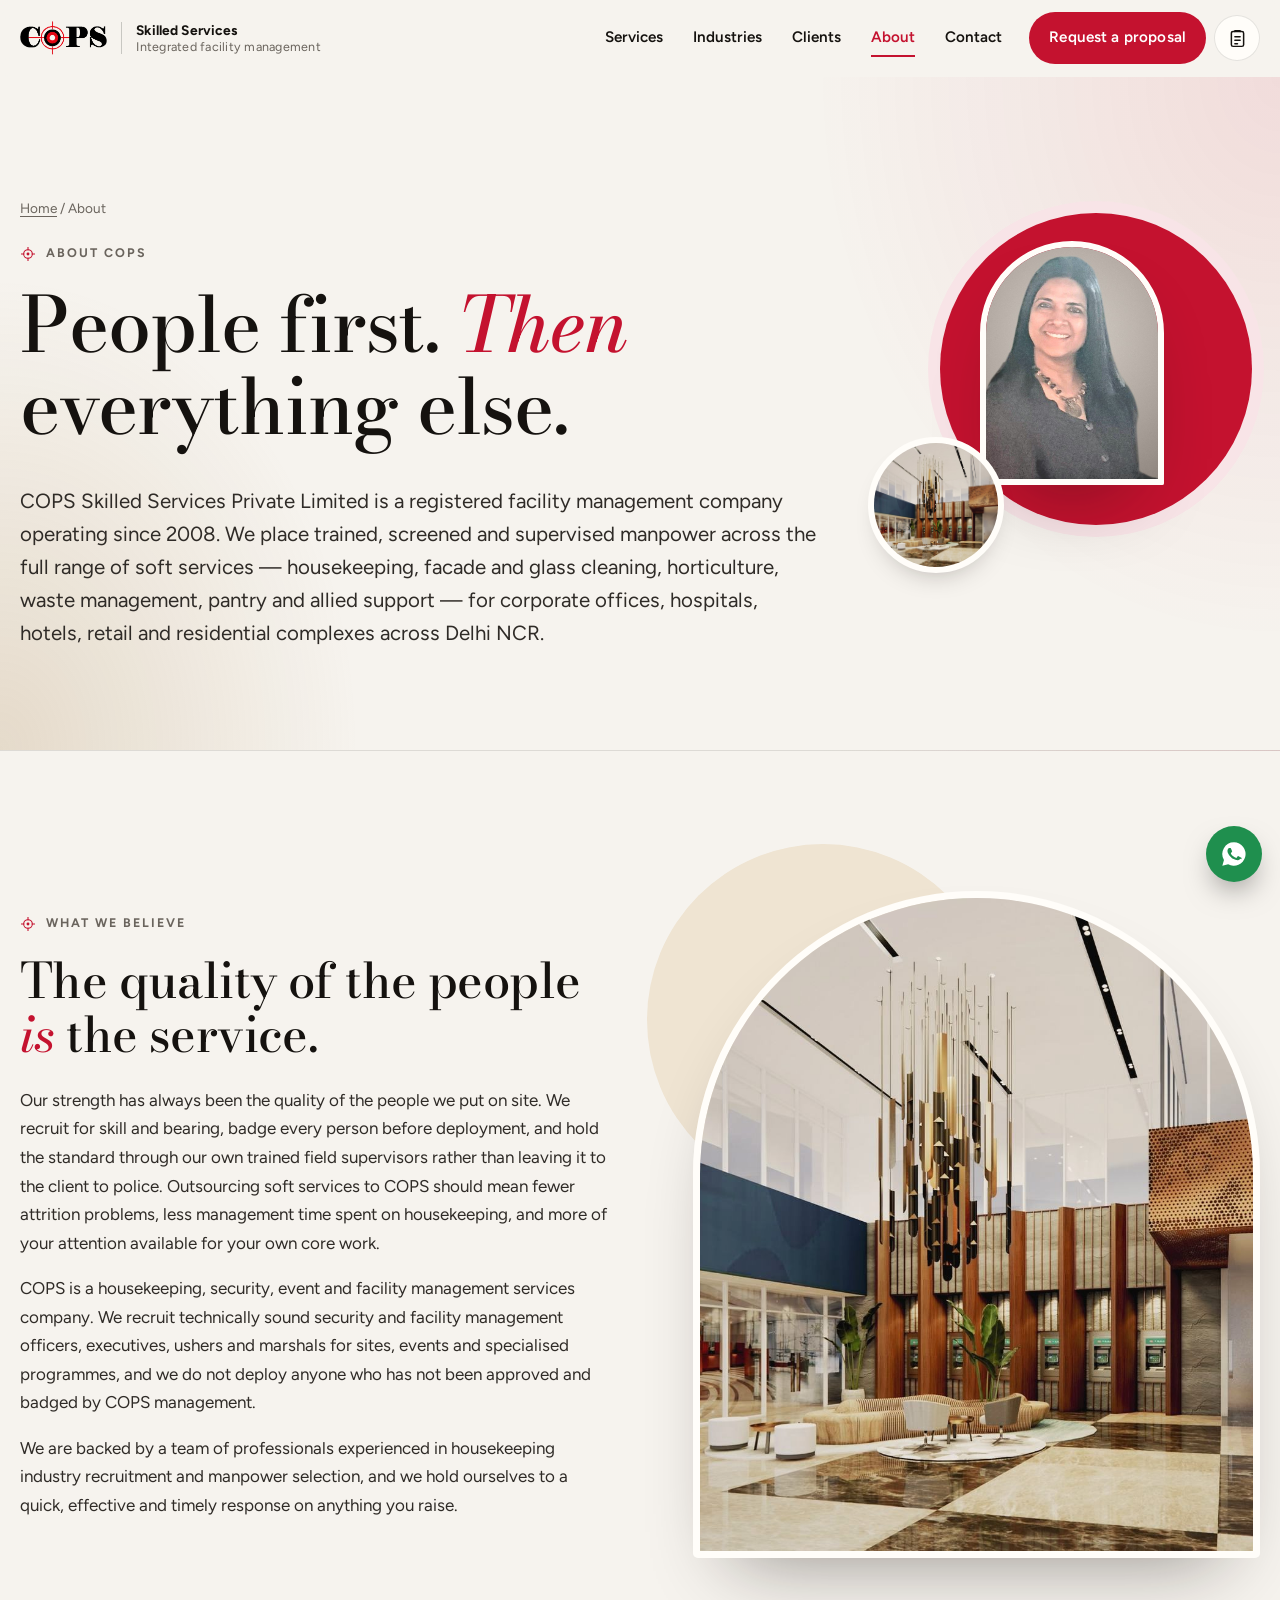
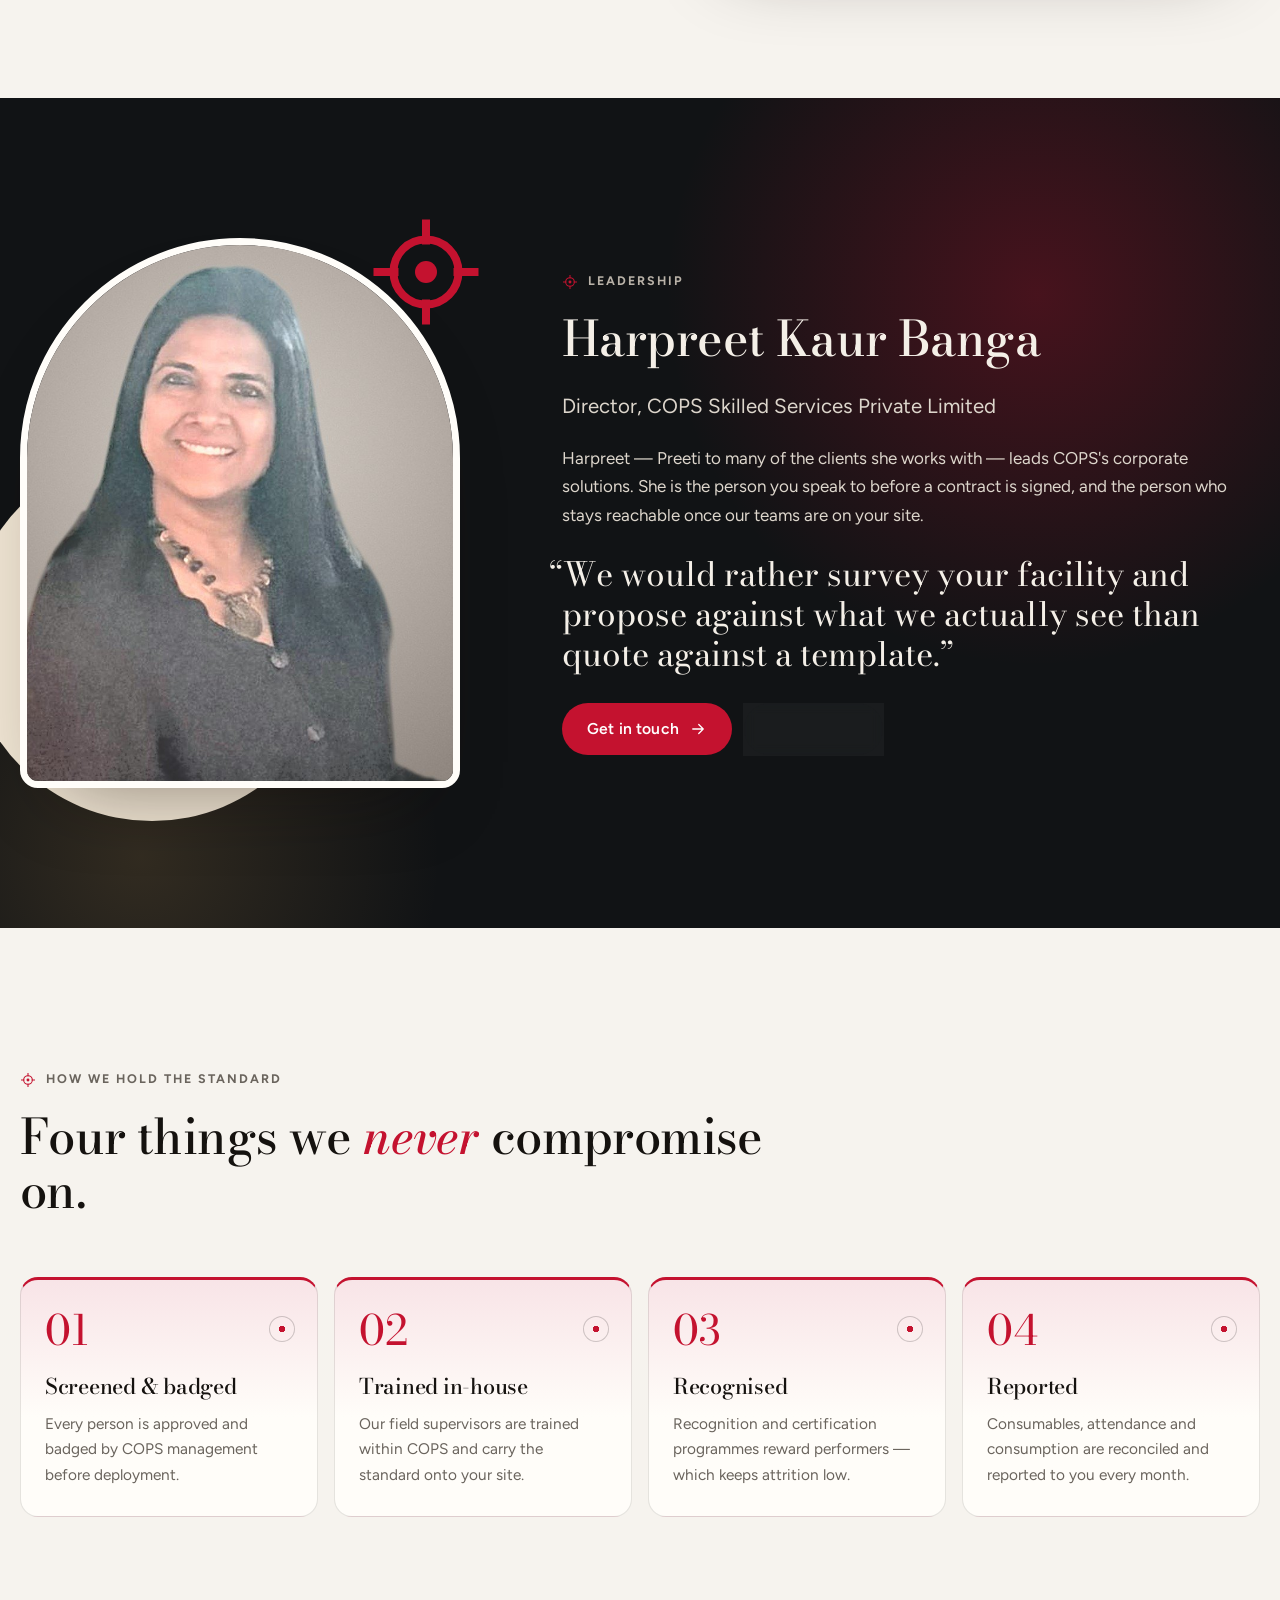
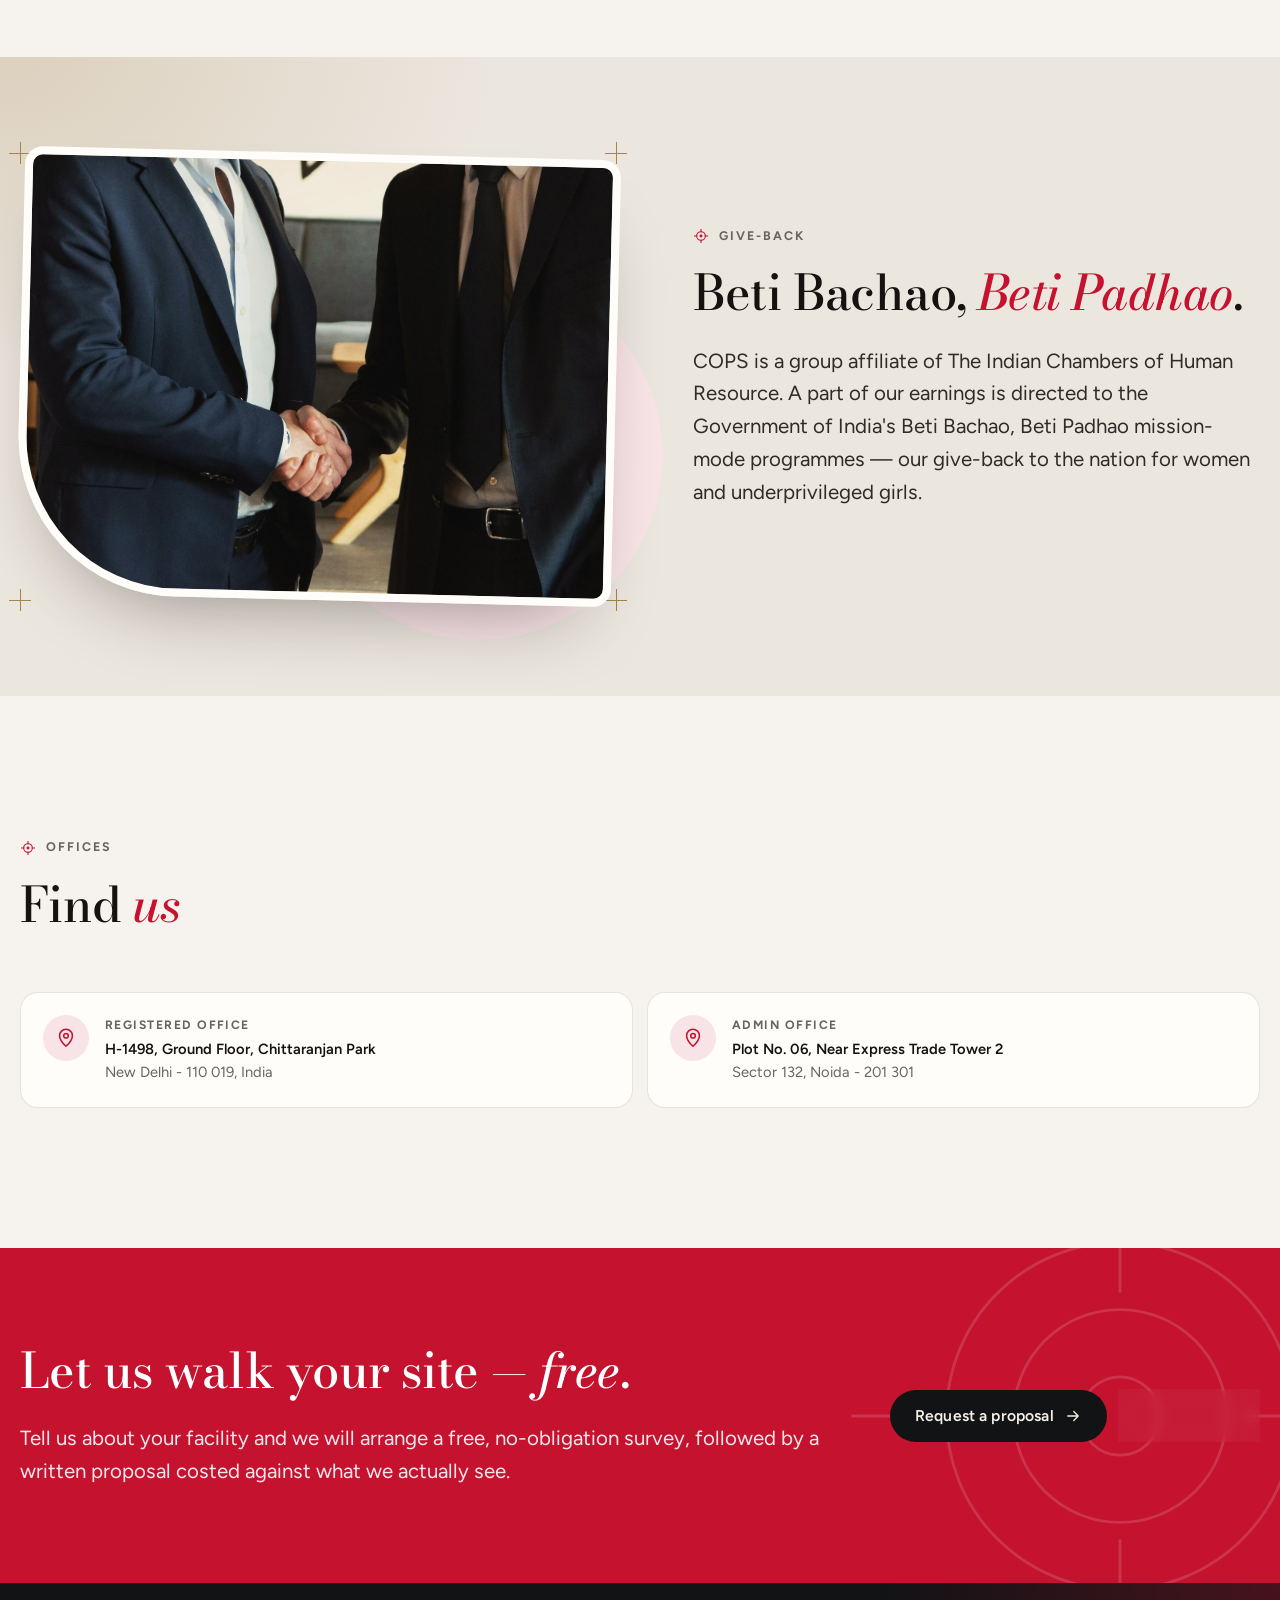
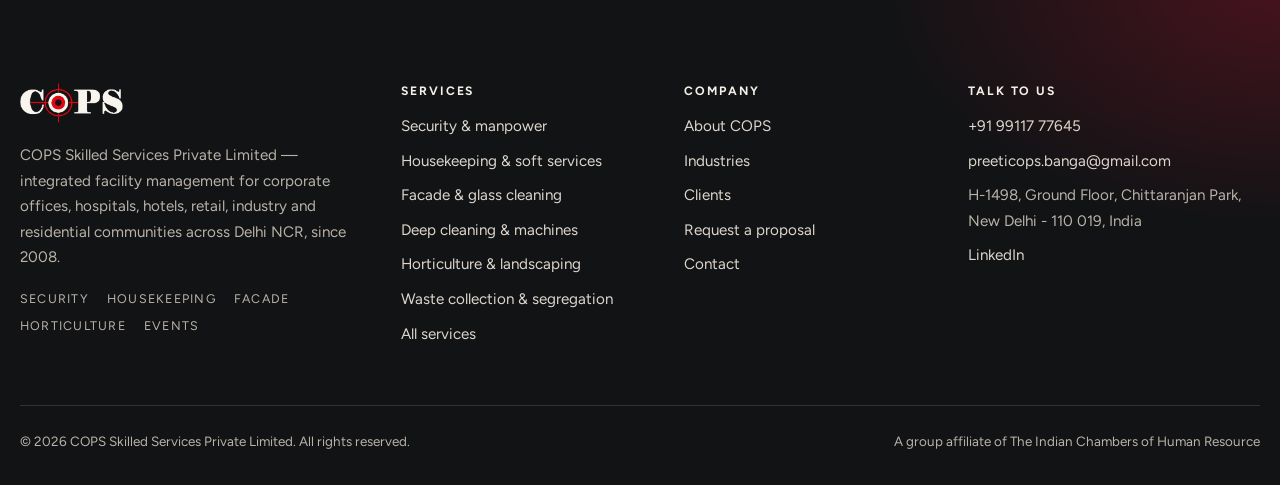
==== commit 53321eef: "Typography: Bodoni Moda headings + Figtree body Replaces Instrument Serif and Hanken Grotesk with a " ====
--- a/about/index.html
+++ b/about/index.html
@@ -18,9 +18,9 @@
   <link rel="icon" type="image/svg+xml" href="../assets/img/favicon.svg">
   <link rel="icon" type="image/png" href="../assets/img/favicon.png">
   <link rel="apple-touch-icon" href="../assets/img/apple-touch-icon.png">
-  <link rel="preload" href="../assets/fonts/instrument-serif.woff2" as="font" type="font/woff2" crossorigin>
-  <link rel="preload" href="../assets/fonts/hanken-grotesk.woff2" as="font" type="font/woff2" crossorigin>
-  <link rel="stylesheet" href="../assets/css/site.css?v=2">
+  <link rel="preload" href="../assets/fonts/bodoni-moda.woff2" as="font" type="font/woff2" crossorigin>
+  <link rel="preload" href="../assets/fonts/figtree.woff2" as="font" type="font/woff2" crossorigin>
+  <link rel="stylesheet" href="../assets/css/site.css?v=3">
   <script type="application/ld+json">{"@context": "https://schema.org", "@type": "LocalBusiness", "name": "COPS Skilled Services Private Limited", "alternateName": "COPS", "url": "https://drbankata.github.io/cops-skill/", "image": "https://drbankata.github.io/cops-skill/assets/img/og-image.jpg", "telephone": "+91 99117 77645", "email": "preeticops.banga@gmail.com", "description": "Integrated facility management — security, housekeeping, facade cleaning, horticulture, pantry and event manpower — across Delhi NCR.", "foundingDate": "2008", "areaServed": "Delhi NCR", "address": {"@type": "PostalAddress", "streetAddress": "H-1498, Ground Floor, Chittaranjan Park", "addressLocality": "New Delhi", "postalCode": "110019", "addressCountry": "IN"}}</script>
 </head>
 <body>
@@ -148,6 +148,6 @@
     <p class="holding" data-soon style="margin-top:16px">Online requests open very soon. Copy your details for now and call us — WhatsApp and email buttons will appear here as soon as they are set up.</p>
   </div>
 </dialog>
-<script src="../assets/js/site.js?v=2" defer></script>
+<script src="../assets/js/site.js?v=3" defer></script>
 </body>
 </html>
--- a/assets/css/site.css
+++ b/assets/css/site.css
@@ -8,9 +8,9 @@
    Mobile-first. Colours ONLY from the :root tokens below.
    Breakpoints: 640 / 900 / 1100 (desktop menu) / 1280
    ===================================================================== */
-@font-face{font-family:"Instrument Serif";src:url("../fonts/instrument-serif.woff2") format("woff2");font-weight:400;font-style:normal;font-display:swap}
-@font-face{font-family:"Instrument Serif";src:url("../fonts/instrument-serif-italic.woff2") format("woff2");font-weight:400;font-style:italic;font-display:swap}
-@font-face{font-family:"Hanken Grotesk";src:url("../fonts/hanken-grotesk.woff2") format("woff2");font-weight:300 800;font-style:normal;font-display:swap}
+@font-face{font-family:"Bodoni Moda";src:url("../fonts/bodoni-moda.woff2") format("woff2");font-weight:400 900;font-style:normal;font-display:swap}
+@font-face{font-family:"Bodoni Moda";src:url("../fonts/bodoni-moda-italic.woff2") format("woff2");font-weight:400 900;font-style:italic;font-display:swap}
+@font-face{font-family:"Figtree";src:url("../fonts/figtree.woff2") format("woff2");font-weight:300 900;font-style:normal;font-display:swap}
 
 :root{
   --ink:#15120f;            /* headings */
@@ -42,8 +42,8 @@
   --line-dark:rgba(244,239,231,.14);
   --shadow:0 40px 80px -40px rgba(20,14,8,.45);
   --shadow-sm:0 14px 30px -20px rgba(20,14,8,.45);
-  --display:"Instrument Serif","Iowan Old Style",Georgia,serif;
-  --sans:"Hanken Grotesk",system-ui,-apple-system,"Segoe UI",Roboto,sans-serif;
+  --display:"Bodoni Moda","Didot","Bodoni 72",Georgia,serif;
+  --sans:"Figtree",system-ui,-apple-system,"Segoe UI",Roboto,sans-serif;
   --maxw:1240px;
   --r:18px;
   --r-sm:12px;
@@ -51,16 +51,16 @@
 }
 *,*::before,*::after{box-sizing:border-box}
 html{overflow-x:clip;scroll-behavior:smooth;-webkit-text-size-adjust:100%;scroll-padding-top:96px}
-body{margin:0;font-family:var(--sans);font-size:1.0625rem;line-height:1.68;color:var(--text);background:var(--bg);overflow-x:hidden;font-feature-settings:"ss01"}
+body{margin:0;font-family:var(--sans);font-size:1.0625rem;line-height:1.68;color:var(--text);background:var(--bg);overflow-x:hidden}
 [hidden]{display:none!important}
 img,video{max-width:100%;height:auto;display:block}
 a{color:var(--red);text-decoration-thickness:1px;text-underline-offset:3px}
 a:hover{color:var(--red-2)}
-h1,h2,h3,h4{font-family:var(--display);font-weight:400;color:var(--ink);line-height:1.06;letter-spacing:-.01em;margin:0 0 .5em}
-h1{font-size:clamp(2.7rem,7.4vw,5.6rem)}
-h2{font-size:clamp(2.1rem,4.6vw,3.6rem)}
-h3{font-size:clamp(1.45rem,2.2vw,1.85rem);line-height:1.15}
-h1 em,h2 em,h3 em{font-style:italic;color:var(--red)}
+h1,h2,h3,h4{font-family:var(--display);font-weight:500;color:var(--ink);line-height:1.1;letter-spacing:-.012em;margin:0 0 .5em;font-optical-sizing:auto}
+h1{font-size:clamp(2.35rem,6.1vw,4.7rem);line-height:1.06}
+h2{font-size:clamp(1.85rem,3.9vw,3.05rem)}
+h3{font-size:clamp(1.3rem,1.9vw,1.6rem);line-height:1.2}
+h1 em,h2 em,h3 em{font-style:italic;font-weight:500;color:var(--red)}
 p{margin:0 0 1em}
 ul{padding-left:1.1em}
 ::selection{background:var(--red);color:#fff}
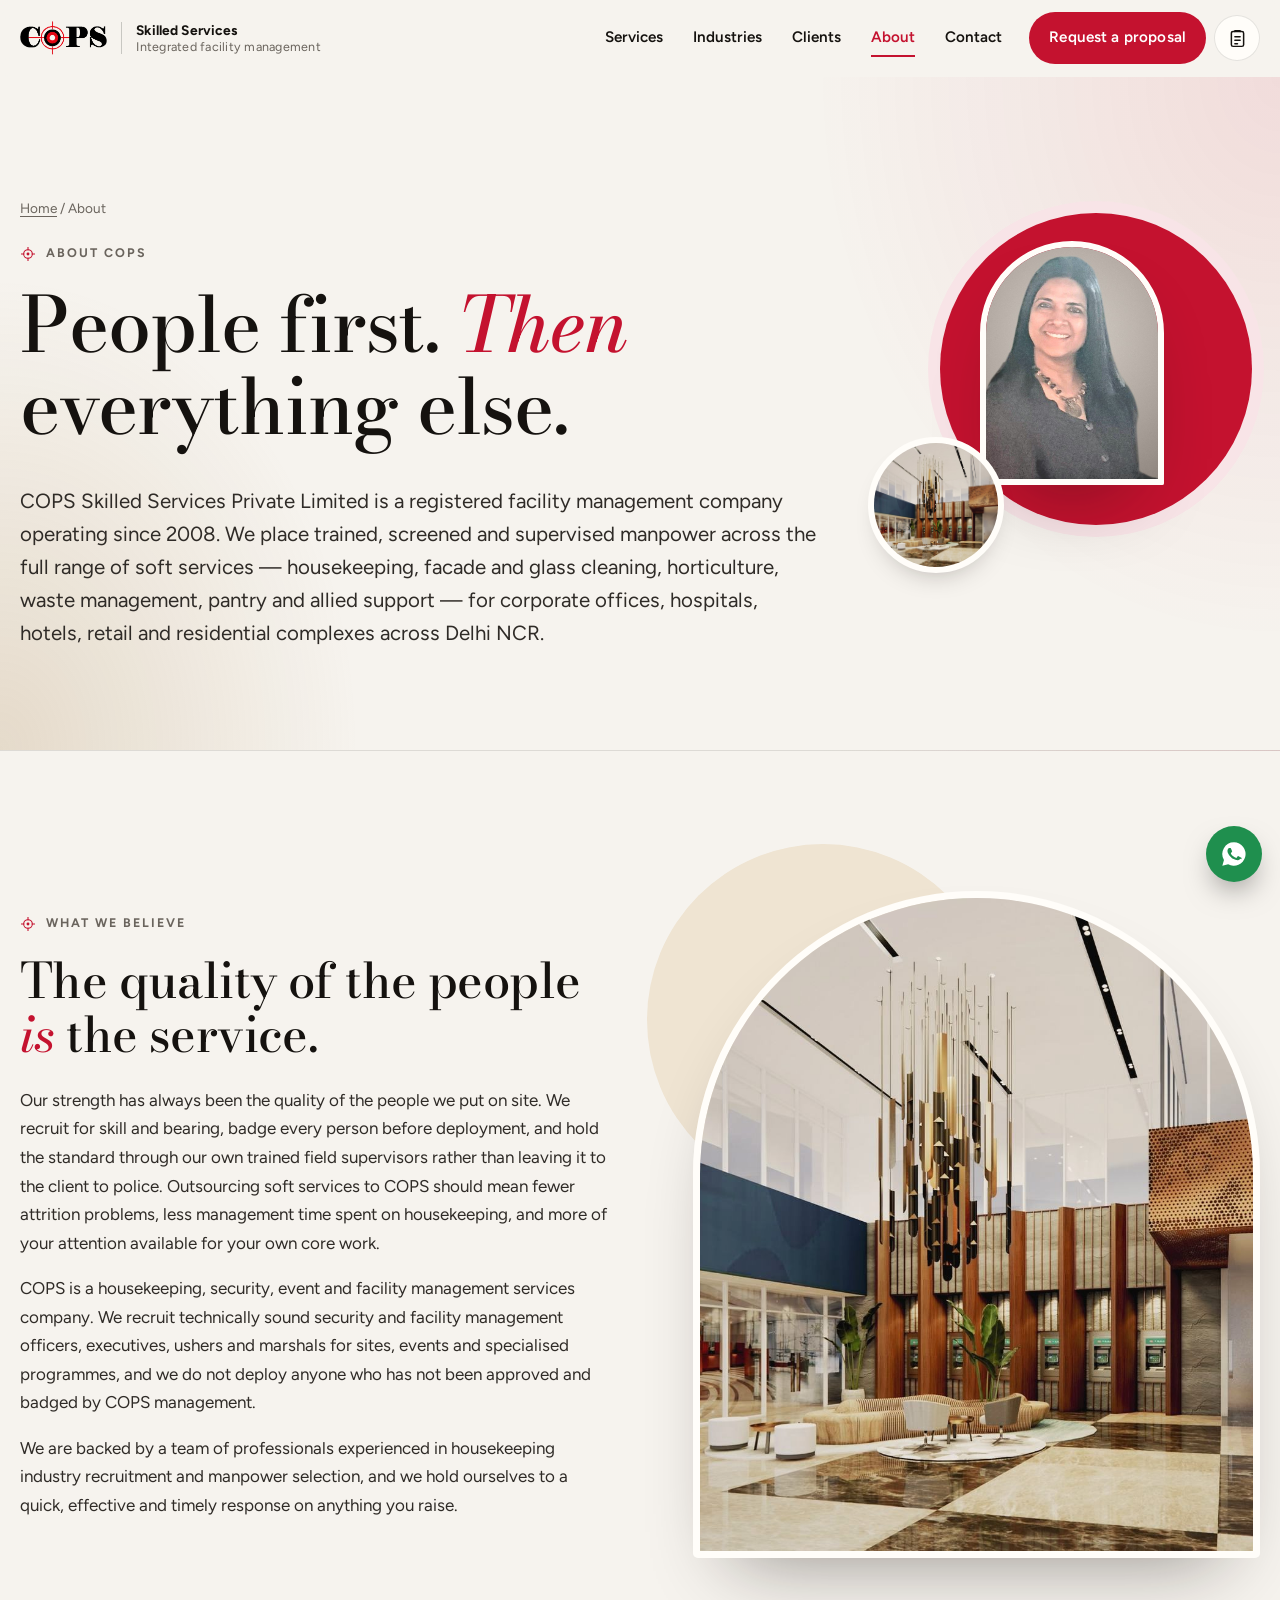
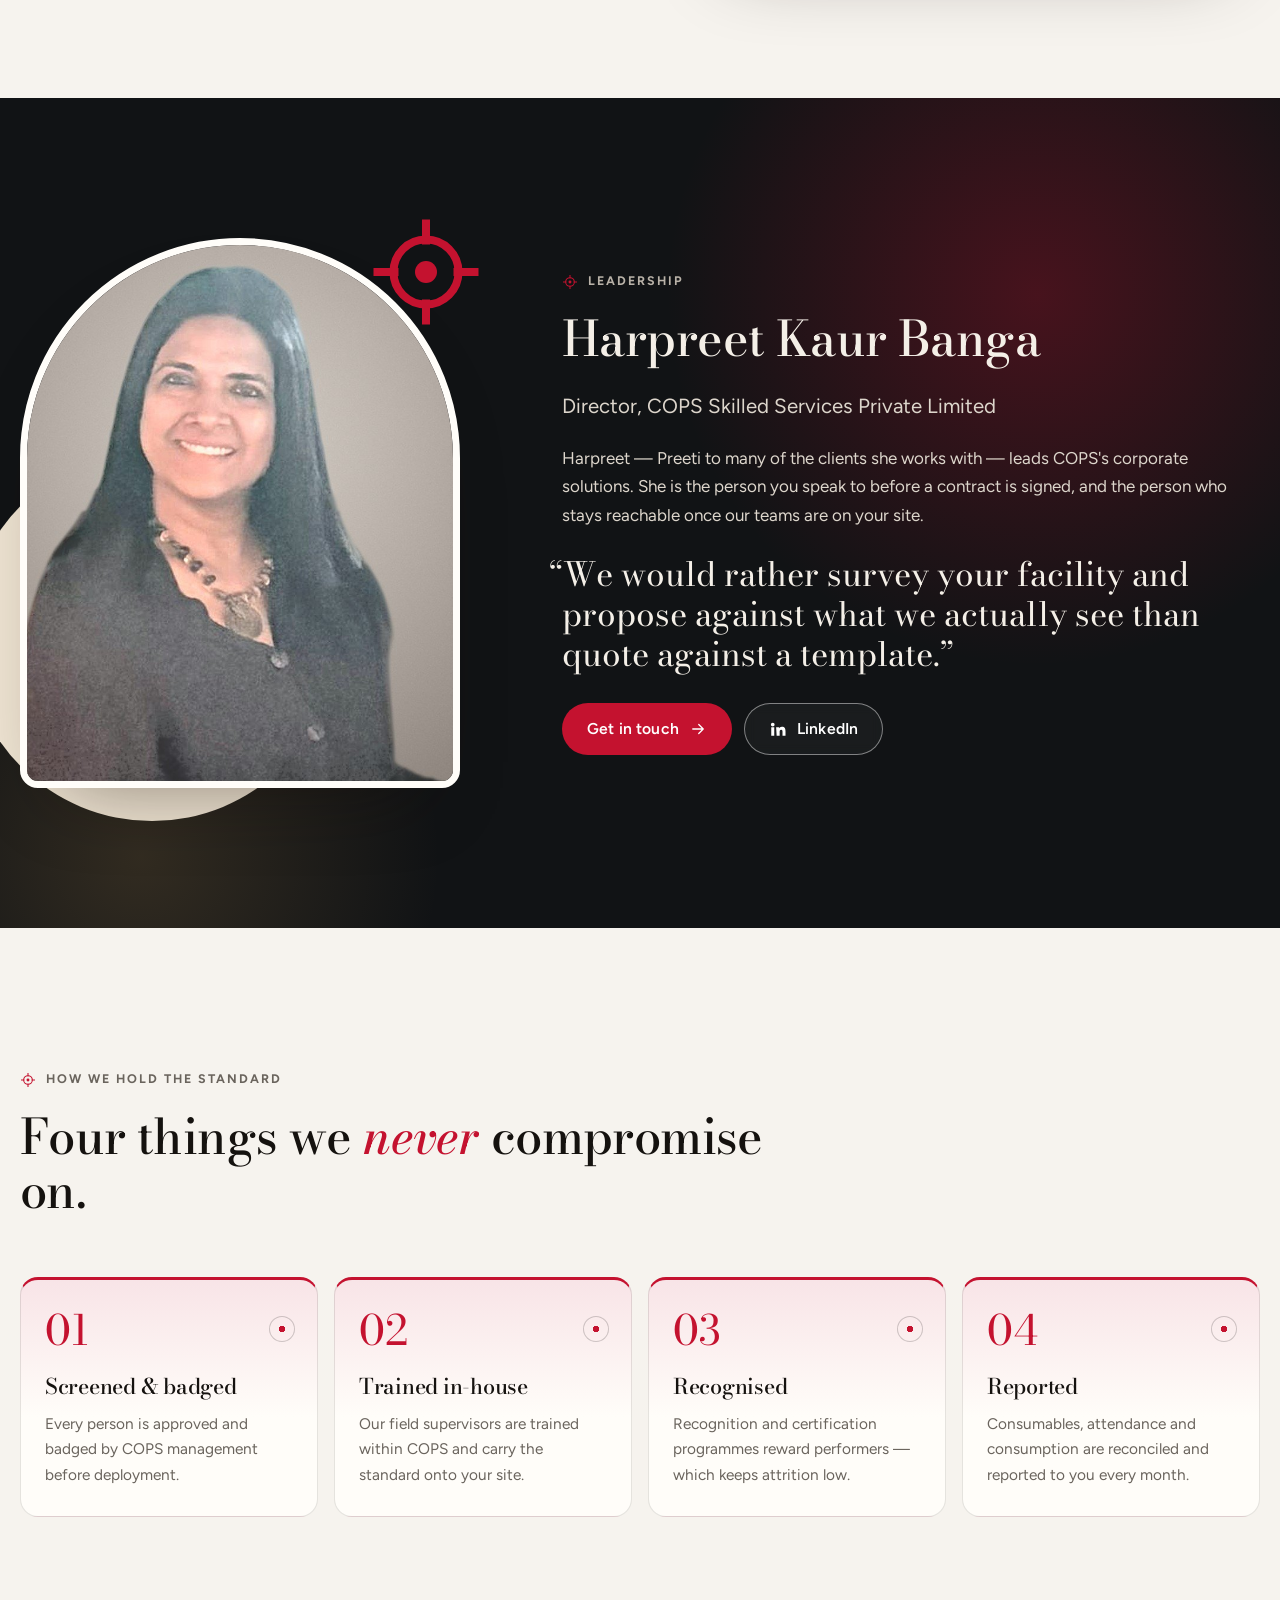
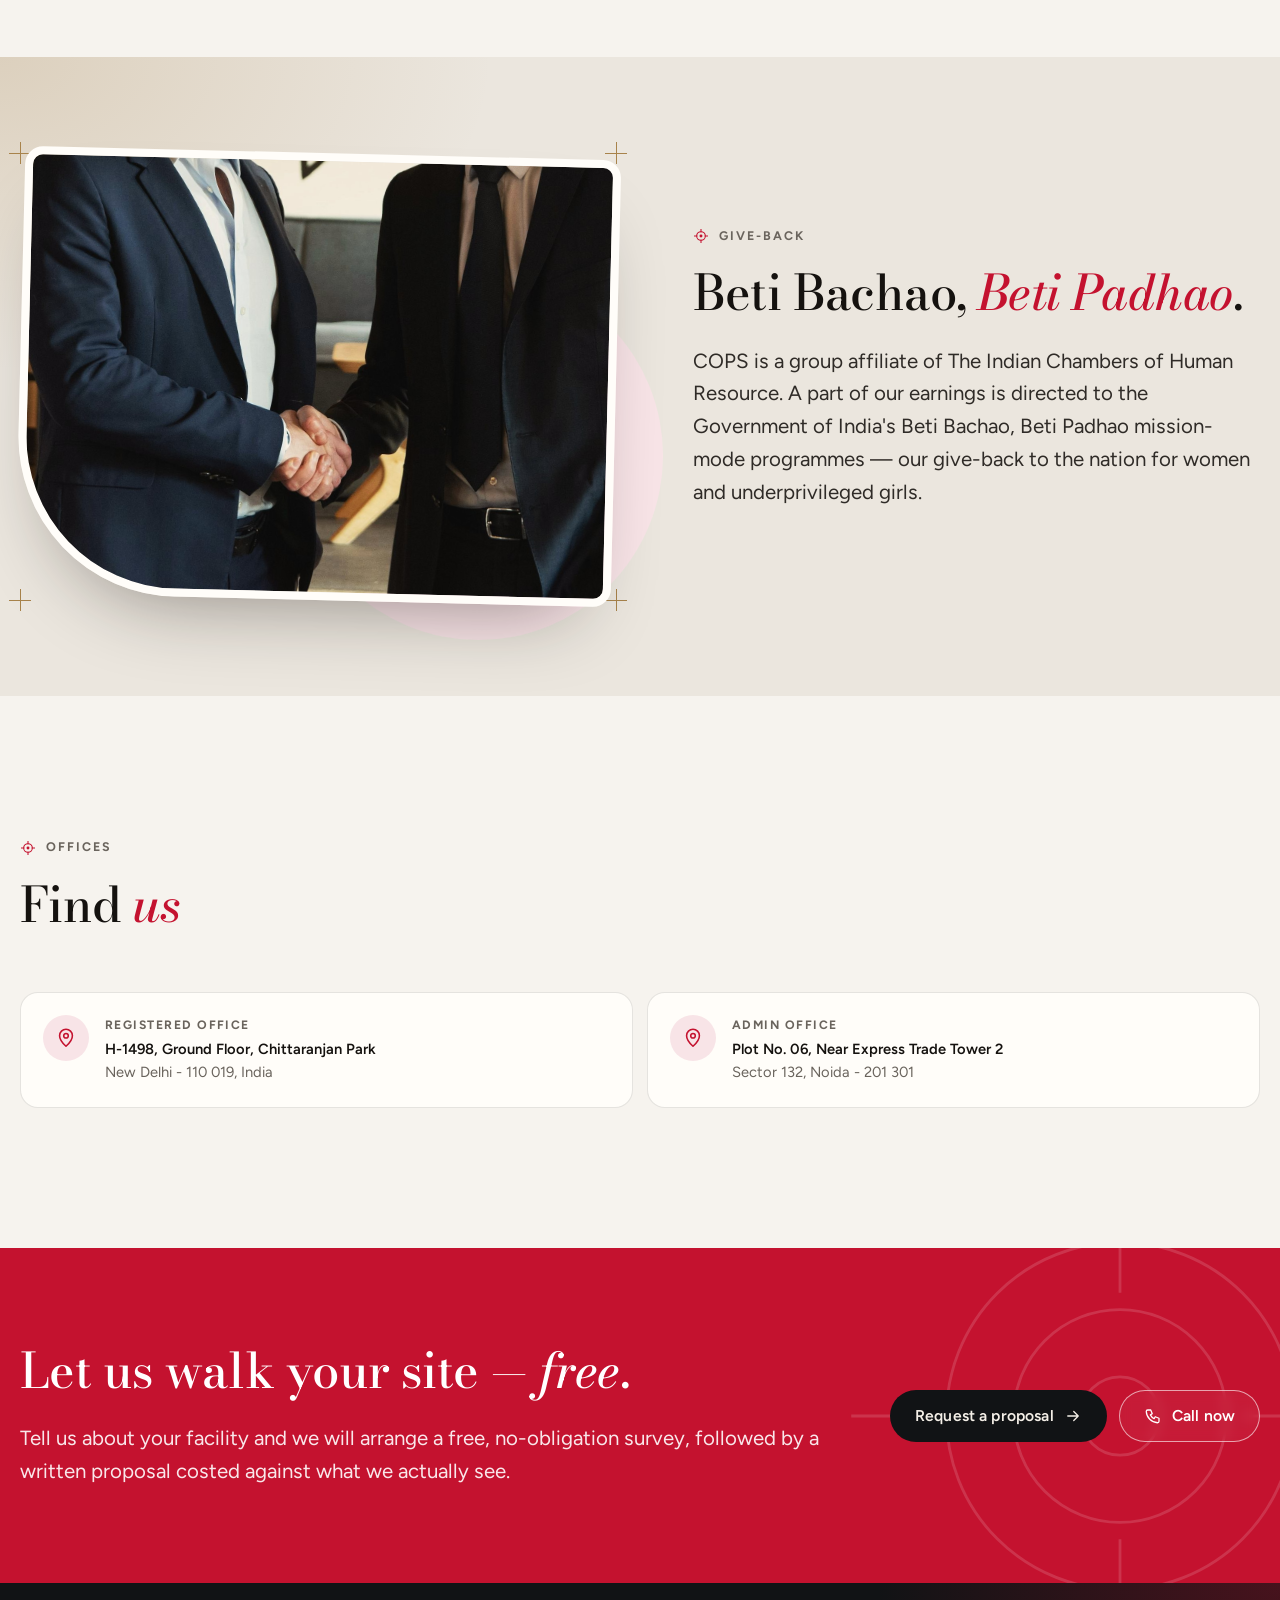
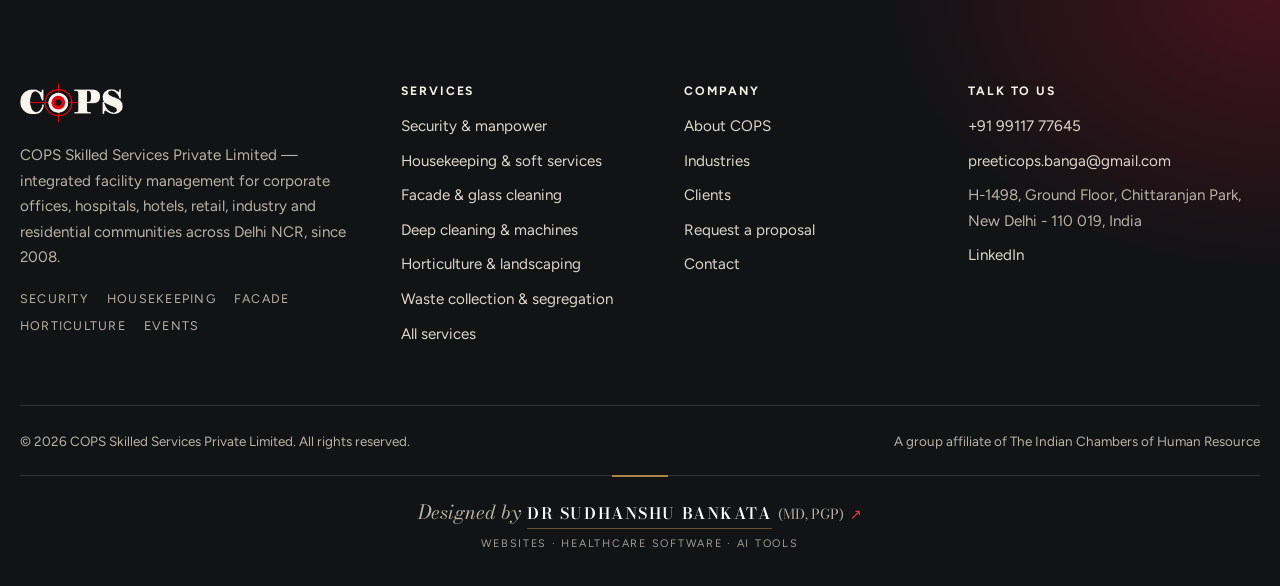
==== commit d4383931: "Add Designed by Dr Sudhanshu Bankata footer credit linking to lexmedix.in/services Co-Authored-By: C" ====
--- a/about/index.html
+++ b/about/index.html
@@ -20,7 +20,7 @@
   <link rel="apple-touch-icon" href="../assets/img/apple-touch-icon.png">
   <link rel="preload" href="../assets/fonts/bodoni-moda.woff2" as="font" type="font/woff2" crossorigin>
   <link rel="preload" href="../assets/fonts/figtree.woff2" as="font" type="font/woff2" crossorigin>
-  <link rel="stylesheet" href="../assets/css/site.css?v=3">
+  <link rel="stylesheet" href="../assets/css/site.css?v=2a2dae2a">
   <script type="application/ld+json">{"@context": "https://schema.org", "@type": "LocalBusiness", "name": "COPS Skilled Services Private Limited", "alternateName": "COPS", "url": "https://drbankata.github.io/cops-skill/", "image": "https://drbankata.github.io/cops-skill/assets/img/og-image.jpg", "telephone": "+91 99117 77645", "email": "preeticops.banga@gmail.com", "description": "Integrated facility management — security, housekeeping, facade cleaning, horticulture, pantry and event manpower — across Delhi NCR.", "foundingDate": "2008", "areaServed": "Delhi NCR", "address": {"@type": "PostalAddress", "streetAddress": "H-1498, Ground Floor, Chittaranjan Park", "addressLocality": "New Delhi", "postalCode": "110019", "addressCountry": "IN"}}</script>
 </head>
 <body>
@@ -133,7 +133,8 @@
       </ul></div>
     </div>
     <div class="fbase"><span>© <span data-year>2026</span> COPS Skilled Services Private Limited. All rights reserved.</span><span>A group affiliate of The Indian Chambers of Human Resource</span></div>
-  </div>
+  <div class="made-by"><a class="mb" href="https://lexmedix.in/services/" target="_blank" rel="noopener" aria-label="Designed by Dr Sudhanshu Bankata (MD, PGP). Website, software and AI services at Lexmedix. Opens in a new tab"><span class="mb-main"><span class="mb-pre">Designed by</span> <span class="mb-name">Dr Sudhanshu Bankata</span> <span class="mb-cred">(MD, PGP)</span><span class="mb-arrow" aria-hidden="true">&#8599;</span></span><span class="mb-sub" aria-hidden="true">Websites &middot; Healthcare software &middot; AI tools</span></a></div>
+</div>
 </footer>
 <a class="wa" data-show="whatsapp" href="#" hidden aria-label="Chat with COPS on WhatsApp"><svg viewBox="0 0 24 24" fill="currentColor" aria-hidden="true"><path d="M12 2a10 10 0 0 0-8.6 15.1L2 22l5-1.3A10 10 0 1 0 12 2zm5.3 14.1c-.2.6-1.3 1.2-1.8 1.2-.5.1-1 .2-3.3-.7-2.8-1.1-4.6-4-4.7-4.2-.1-.2-1.1-1.5-1.1-2.9s.7-2.1 1-2.4c.3-.3.6-.3.8-.3h.6c.2 0 .4 0 .6.5l.9 2.1c.1.2.1.4 0 .6l-.4.6-.4.5c-.1.2-.3.3-.1.6.2.3.8 1.3 1.7 2.1 1.2 1 2.1 1.3 2.4 1.5.3.1.5.1.7-.1l1-1.2c.2-.3.4-.2.7-.1l2 1c.3.1.5.2.5.3.1.2.1.7-.1 1.3z"/></svg></a>
 <button class="to-top" type="button" aria-label="Back to top"><svg class="i" viewBox="0 0 24 24" fill="none" stroke="currentColor" stroke-width="1.7" stroke-linecap="round" stroke-linejoin="round" aria-hidden="true"><path d="M12 19V5M6 11l6-6 6 6"/></svg></button>
--- a/assets/css/site.css
+++ b/assets/css/site.css
@@ -268,9 +268,9 @@
 .steps p{font-size:.96rem;color:var(--muted);margin:0}
 
 /* ---------- client wall ---------- */
-.wall{display:grid;grid-template-columns:repeat(2,1fr);border-top:1px solid var(--line);border-left:1px solid var(--line)}
-@media (min-width:700px){.wall{grid-template-columns:repeat(3,1fr)}}
-@media (min-width:1100px){.wall{grid-template-columns:repeat(4,1fr)}}
+.wall{display:grid;grid-template-columns:repeat(2,minmax(0,1fr));border-top:1px solid var(--line);border-left:1px solid var(--line)}
+@media (min-width:700px){.wall{grid-template-columns:repeat(3,minmax(0,1fr))}}
+@media (min-width:1100px){.wall{grid-template-columns:repeat(4,minmax(0,1fr))}}
 .wall li{list-style:none;display:flex;flex-direction:column;justify-content:center;min-height:116px;padding:20px 22px;border-right:1px solid var(--line);border-bottom:1px solid var(--line);transition:background .25s}
 .wall li:hover{background:var(--paper)}
 .wall b{font:400 clamp(1.15rem,1.7vw,1.45rem)/1.15 var(--display);color:var(--ink)}
@@ -336,7 +336,7 @@
 .add-btn[aria-pressed="true"]{background:var(--ink);color:var(--on-dark);border-color:var(--ink)}
 
 /* ---------- industries page ---------- */
-.irow{display:grid;gap:0;margin-bottom:24px;background:var(--paper);border:1px solid var(--line);border-radius:var(--r);overflow:hidden}
+.irow{display:grid;grid-template-columns:minmax(0,1fr);gap:0;margin-bottom:24px;background:var(--paper);border:1px solid var(--line);border-radius:var(--r);overflow:hidden}
 @media (min-width:900px){.irow{grid-template-columns:5fr 7fr}.irow:nth-child(even) .ph{order:2}}
 .irow .ph{position:relative;min-height:280px}
 .irow .ph img{position:absolute;inset:0;width:100%;height:100%;object-fit:cover}
@@ -688,3 +688,25 @@
   .lanes.run ul{flex-wrap:wrap!important;justify-content:center!important;width:min(var(--maxw),calc(100% - 32px))!important;margin-inline:auto!important;transform:none!important}
 }
 @media print{.site-header,.site-footer,.wa,.to-top,.vframe video{display:none}}
+/* narrow-screen safety: one-column grids must shrink to the screen, not widen to the longest item (see Bankata AI CLAUDE.md rule 12) */
+.wall li{min-width:0}.wall b,.wall small{overflow-wrap:anywhere}
+.irow>*{min-width:0;overflow-wrap:anywhere}
+
+/* ---------- Designer credit ("Designed by", footer) ---------- */
+.made-by { margin-top: 22px; padding-top: 20px; border-top: 1px solid var(--mb-line); display: flex; justify-content: center; text-align: center; min-width: 0; }
+.made-by .mb { display: inline-flex; flex-direction: column; align-items: center; gap: 6px; min-height: 44px; justify-content: center; max-width: 100%; color: var(--mb-text); text-decoration: none; overflow-wrap: anywhere; }
+.made-by .mb:hover { text-decoration: none; color: var(--mb-text); }
+.made-by .mb-main { display: inline-flex; flex-wrap: wrap; align-items: baseline; justify-content: center; gap: 0 .4em; min-width: 0; }
+.made-by .mb-pre { font-family: var(--mb-pre-font); font-style: var(--mb-pre-style, normal); font-size: var(--mb-pre-size, 1.1rem); color: var(--mb-muted); letter-spacing: var(--mb-pre-ls, 0); text-transform: var(--mb-pre-tt, none); }
+.made-by .mb-name { font-family: var(--mb-name-font); font-weight: var(--mb-name-weight, 600); font-size: var(--mb-name-size, 1.05rem); letter-spacing: var(--mb-name-ls, 0); text-transform: var(--mb-name-tt, none); color: var(--mb-name-color, var(--mb-text)); padding-bottom: 2px; border-bottom: 1px solid var(--mb-rest); background: linear-gradient(var(--mb-accent), var(--mb-accent)) 0 100% / 0 2px no-repeat; transition: background-size .35s ease; }
+.made-by .mb-cred { font-family: var(--mb-cred-font, var(--mb-name-font)); font-size: .86rem; color: var(--mb-muted); }
+.made-by .mb-arrow { font-family: system-ui, "Segoe UI Symbol", sans-serif; color: var(--mb-accent); display: inline-block; transition: transform .25s ease; font-size: .95em; }
+.made-by .mb-sub { font-family: var(--mb-sub-font); font-size: .68rem; letter-spacing: .16em; text-transform: uppercase; color: var(--mb-muted); opacity: .85; }
+.made-by .mb:hover .mb-name, .made-by .mb:focus-visible .mb-name { background-size: 100% 2px; }
+.made-by .mb:hover .mb-arrow, .made-by .mb:focus-visible .mb-arrow { transform: translate(3px, -3px); }
+.made-by .mb:focus-visible { outline: 2px solid var(--mb-accent); outline-offset: 4px; border-radius: 4px; }
+@media (prefers-reduced-motion: reduce) { .made-by .mb-name, .made-by .mb-arrow { transition: none; } }
+.made-by { --mb-line: var(--line-dark); --mb-text: var(--on-dark-soft); --mb-muted: var(--on-dark-muted); --mb-accent: var(--brass); --mb-rest: rgba(168,131,75,.55); --mb-pre-font: var(--display); --mb-pre-style: italic; --mb-pre-size: 1.2rem; --mb-name-font: var(--display); --mb-name-weight: 600; --mb-name-size: .98rem; --mb-name-ls: .1em; --mb-name-tt: uppercase; --mb-name-color: #fff; --mb-sub-font: var(--sans); }
+.made-by .mb-arrow { color: #e5384f; }
+.made-by { position: relative; }
+.made-by::before { content: ""; position: absolute; top: -1px; left: 50%; width: 56px; height: 2px; margin-left: -28px; background: var(--brass); }
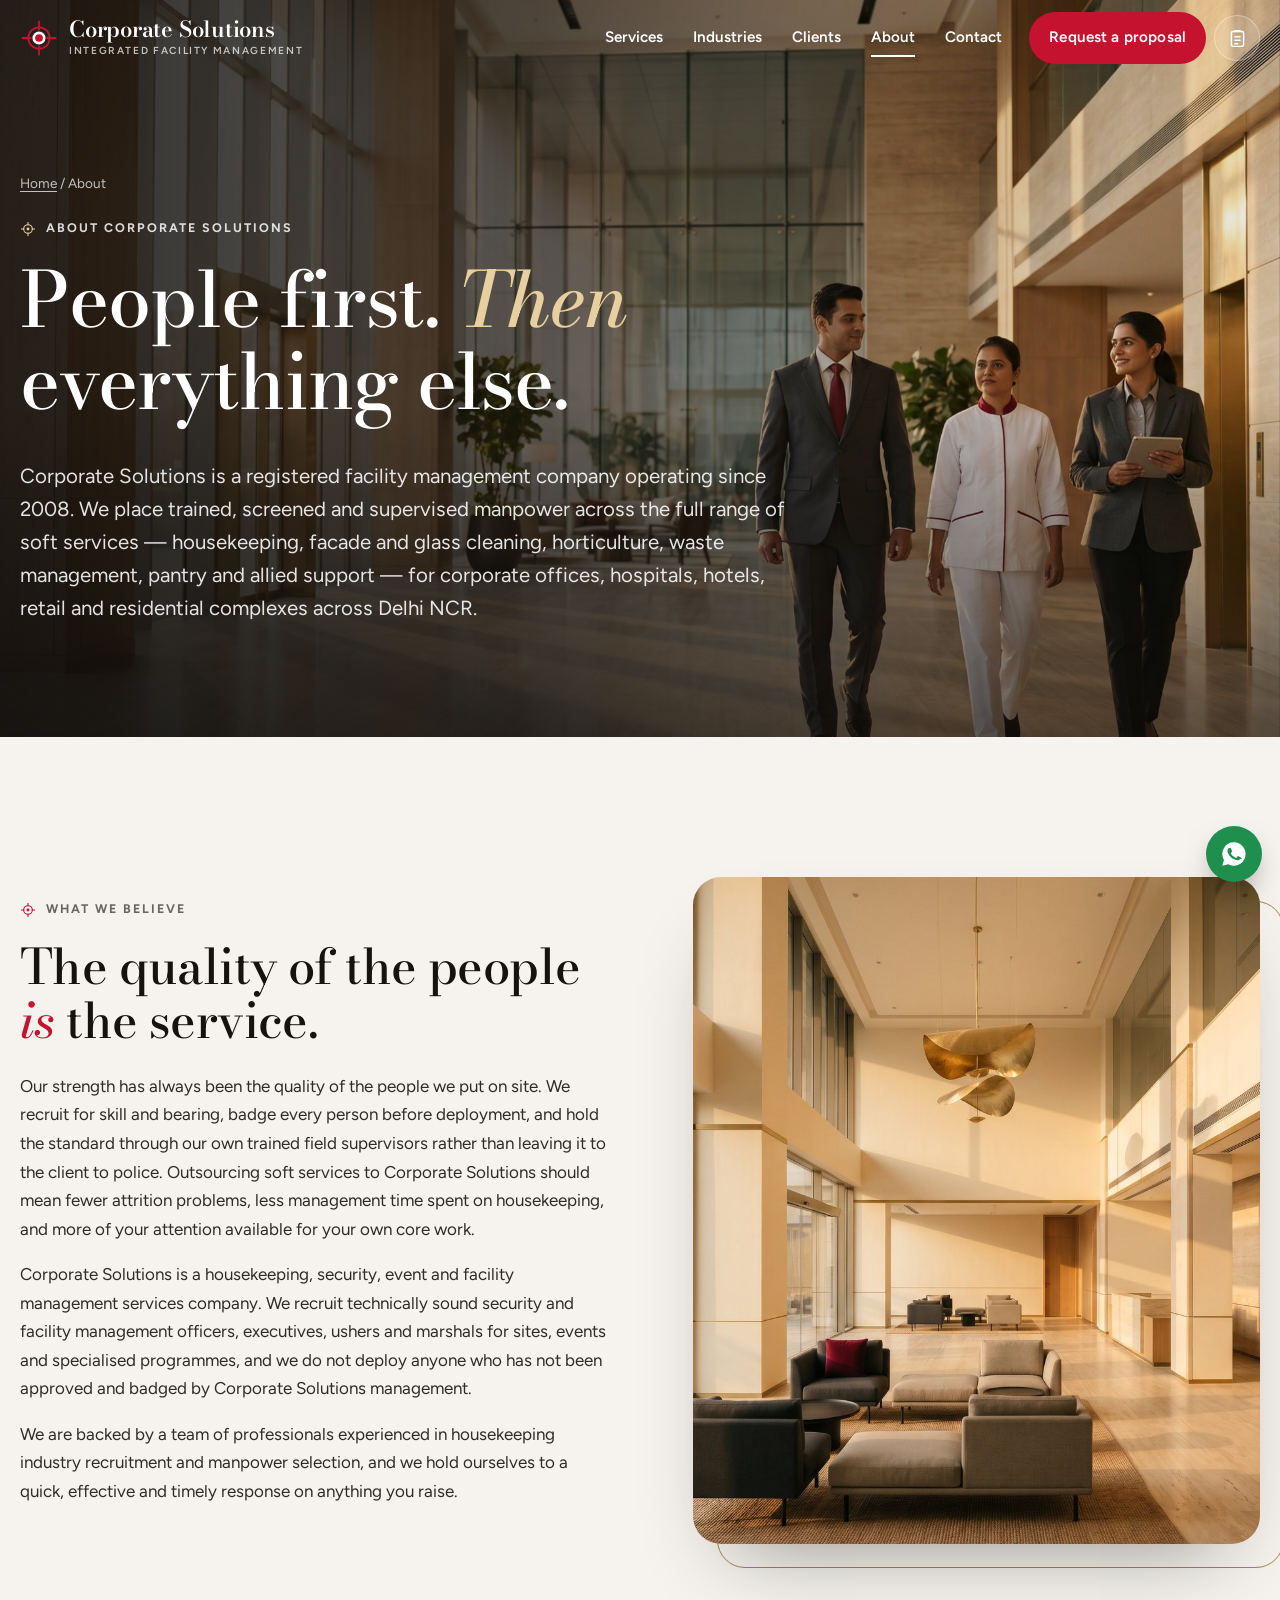
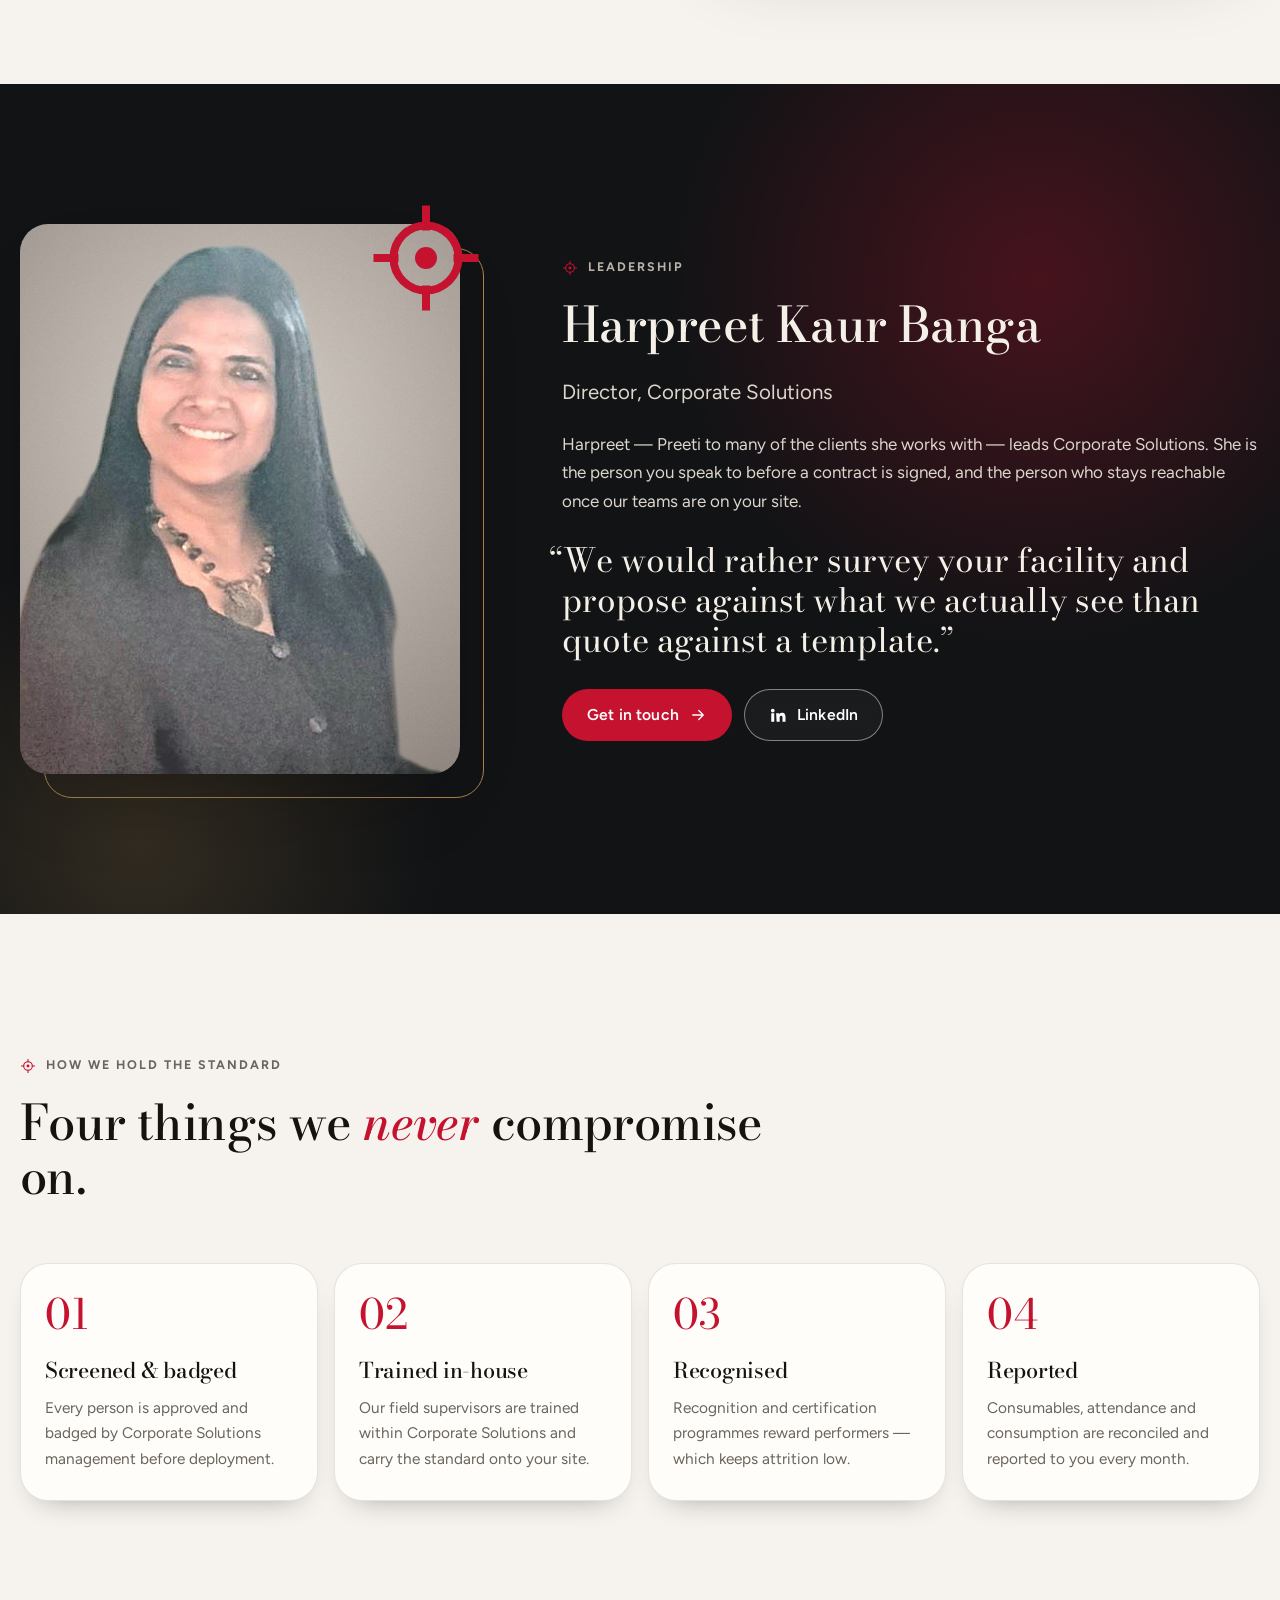
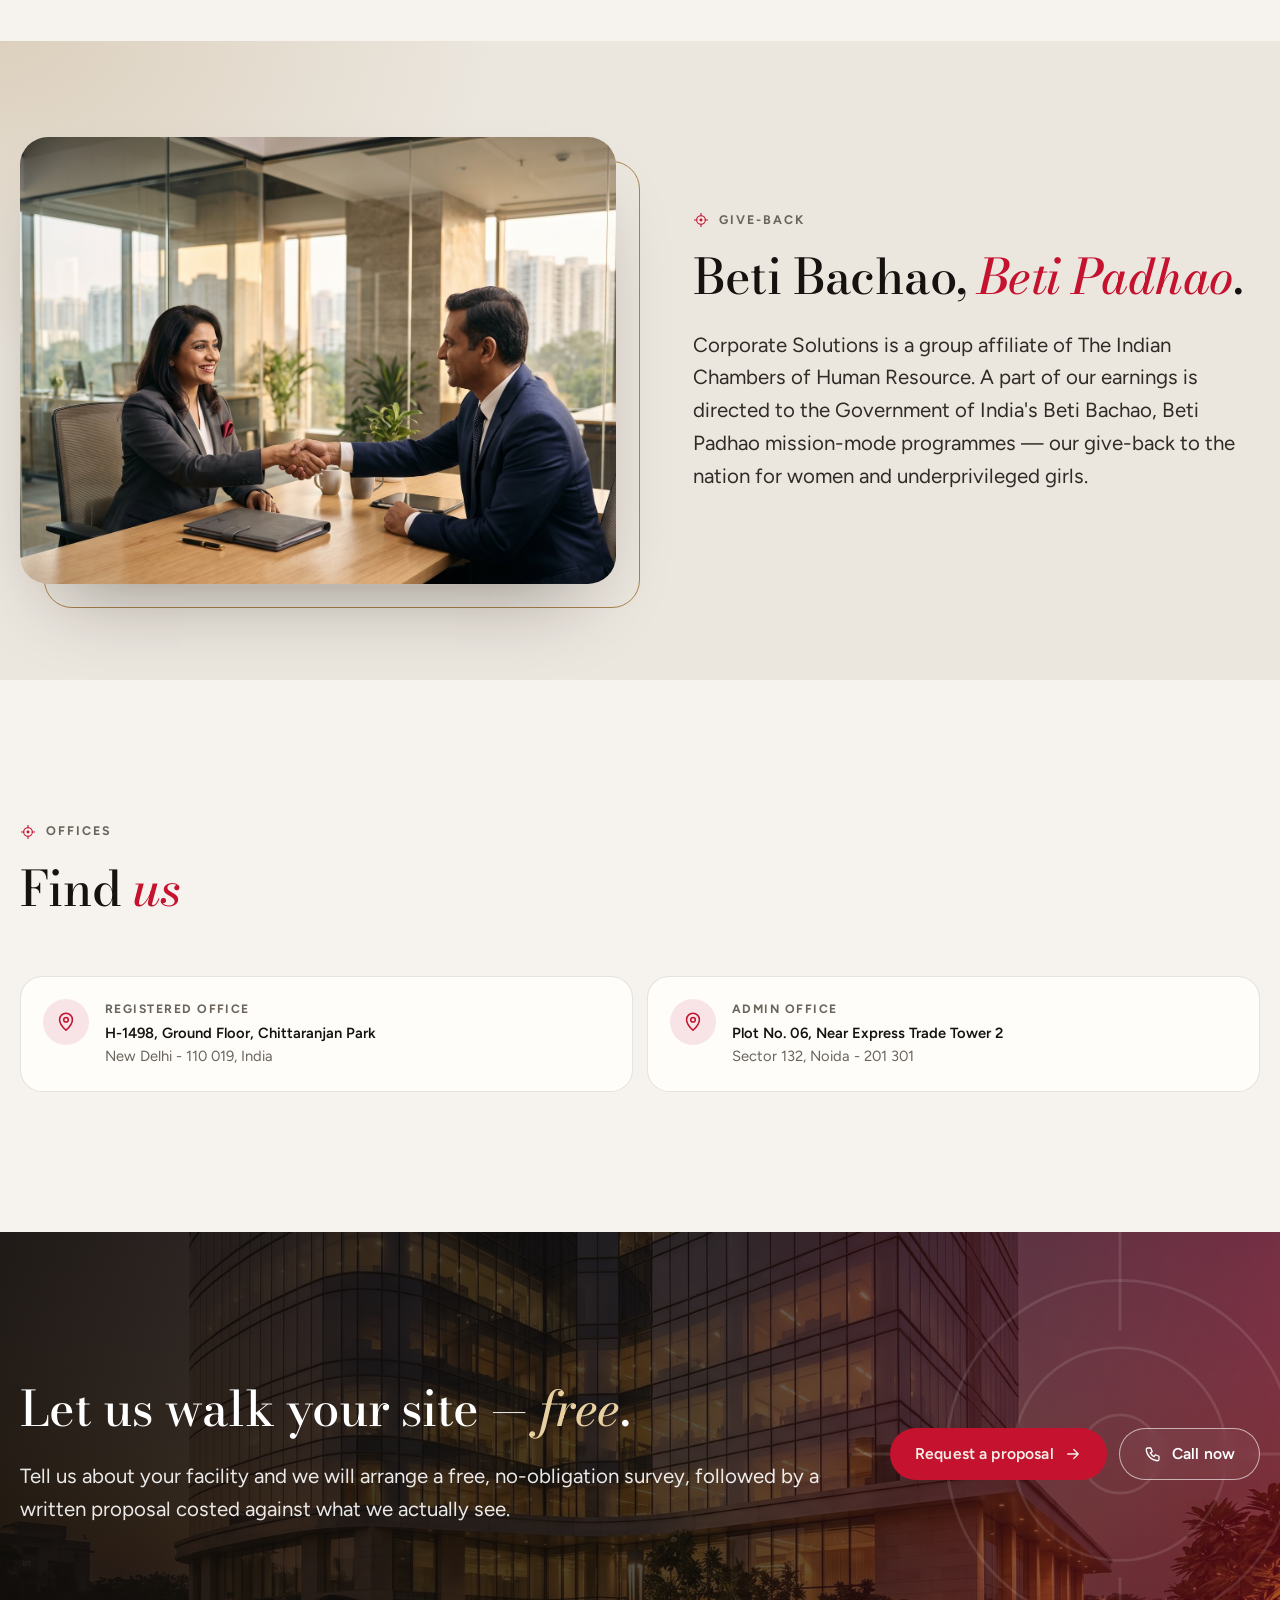
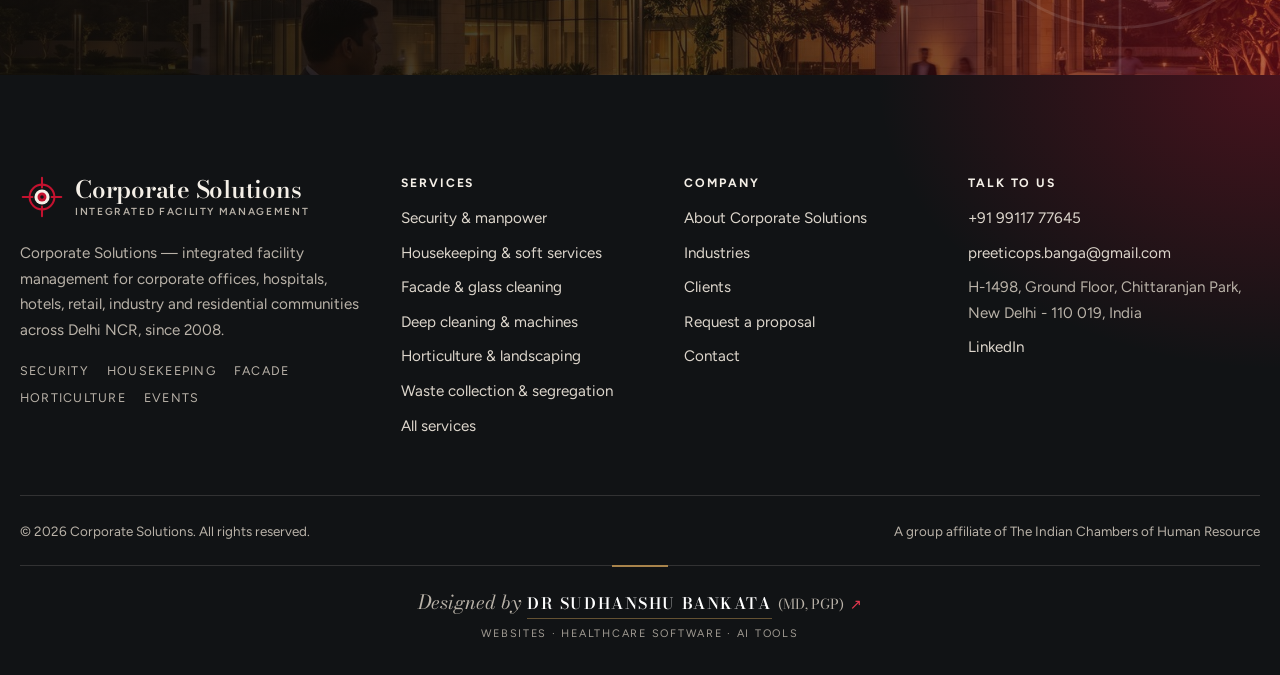
==== commit e0e0e802: "Corporate Solutions: rename, Gemini pictures, v3 premium redesign COPS Skilled Services renamed to C" ====
--- a/about/index.html
+++ b/about/index.html
@@ -3,14 +3,14 @@
 <head>
   <meta charset="utf-8">
   <meta name="viewport" content="width=device-width, initial-scale=1">
-  <title>About — COPS Skilled Services | Our people, our standard, our Director</title>
-  <meta name="description" content="COPS Skilled Services is a Delhi NCR facility management company, operating since 2008 and led by Director Harpreet Kaur Banga.">
+  <title>About — Corporate Solutions | Our people, our standard, our Director</title>
+  <meta name="description" content="Corporate Solutions is a Delhi NCR facility management company, operating since 2008 and led by Director Harpreet Kaur Banga.">
   <meta name="theme-color" content="#111315">
   <meta property="og:type" content="website">
-  <meta property="og:site_name" content="COPS Skilled Services">
-  <meta property="og:title" content="About — COPS Skilled Services | Our people, our standard, our Director">
-  <meta property="og:description" content="COPS Skilled Services is a Delhi NCR facility management company, operating since 2008 and led by Director Harpreet Kaur Banga.">
-  <meta property="og:image" content="https://drbankata.github.io/cops-skill/assets/img/og-image.jpg">
+  <meta property="og:site_name" content="Corporate Solutions">
+  <meta property="og:title" content="About — Corporate Solutions | Our people, our standard, our Director">
+  <meta property="og:description" content="Corporate Solutions is a Delhi NCR facility management company, operating since 2008 and led by Director Harpreet Kaur Banga.">
+  <meta property="og:image" content="https://drbankata.github.io/cops-skill/assets/img/og-image.jpg?v=dccefe23">
   <meta property="og:url" content="https://drbankata.github.io/cops-skill/about/">
   <meta property="og:locale" content="en_IN">
   <meta name="twitter:card" content="summary_large_image">
@@ -20,16 +20,16 @@
   <link rel="apple-touch-icon" href="../assets/img/apple-touch-icon.png">
   <link rel="preload" href="../assets/fonts/bodoni-moda.woff2" as="font" type="font/woff2" crossorigin>
   <link rel="preload" href="../assets/fonts/figtree.woff2" as="font" type="font/woff2" crossorigin>
-  <link rel="stylesheet" href="../assets/css/site.css?v=2a2dae2a">
-  <script type="application/ld+json">{"@context": "https://schema.org", "@type": "LocalBusiness", "name": "COPS Skilled Services Private Limited", "alternateName": "COPS", "url": "https://drbankata.github.io/cops-skill/", "image": "https://drbankata.github.io/cops-skill/assets/img/og-image.jpg", "telephone": "+91 99117 77645", "email": "preeticops.banga@gmail.com", "description": "Integrated facility management — security, housekeeping, facade cleaning, horticulture, pantry and event manpower — across Delhi NCR.", "foundingDate": "2008", "areaServed": "Delhi NCR", "address": {"@type": "PostalAddress", "streetAddress": "H-1498, Ground Floor, Chittaranjan Park", "addressLocality": "New Delhi", "postalCode": "110019", "addressCountry": "IN"}}</script>
+  <link rel="stylesheet" href="../assets/css/site.css?v=b300190a">
+  <script type="application/ld+json">{"@context": "https://schema.org", "@type": "LocalBusiness", "name": "Corporate Solutions", "url": "https://drbankata.github.io/cops-skill/", "image": "https://drbankata.github.io/cops-skill/assets/img/og-image.jpg?v=dccefe23", "telephone": "+91 99117 77645", "email": "preeticops.banga@gmail.com", "description": "Integrated facility management — security, housekeeping, facade cleaning, horticulture, pantry and event manpower — across Delhi NCR.", "foundingDate": "2008", "areaServed": "Delhi NCR", "address": {"@type": "PostalAddress", "streetAddress": "H-1498, Ground Floor, Chittaranjan Park", "addressLocality": "New Delhi", "postalCode": "110019", "addressCountry": "IN"}}</script>
 </head>
-<body>
+<body class="over-photo">
 <a class="skip" href="#main">Skip to content</a>
 <div class="progress" aria-hidden="true"></div>
 <!-- HEADER (same on every page; generated once, now edit each page) -->
 <header class="site-header">
   <div class="wrap bar">
-    <a class="brand" href="../" aria-label="COPS Skilled Services, home"><img src="../assets/img/cops-logo.png" alt="COPS" width="681" height="265"><span><b>Skilled Services</b>Integrated facility management</span></a>
+    <a class="brand" href="../" aria-label="Corporate Solutions, home"><svg class="mark" viewBox="0 0 64 64" aria-hidden="true" focusable="false"><circle class="mk-r" cx="32" cy="32" r="18" fill="none" stroke-width="3"/><circle class="mk-i" cx="32" cy="32" r="11"/><circle class="mk-d" cx="32" cy="32" r="6.5"/><circle class="mk-c" cx="32" cy="32" r="2.6"/><path class="mk-r" d="M32 4v14M32 46v14M4 32h14M46 32h14" stroke-width="3" stroke-linecap="round"/></svg><span class="wm"><b>Corporate Solutions</b><small>Integrated facility management</small></span></a>
     <div class="tools">
       <nav class="nav" id="site-nav" aria-label="Main"><a href="../services/">Services</a><a href="../industries/">Industries</a><a href="../clients/">Clients</a><a href="../about/" aria-current="page">About</a><a href="../contact/">Contact</a><a class="btn btn-red" href="../proposal/">Request a proposal</a></nav>
       <a class="icon-btn" href="../proposal/" aria-label="Your proposal request"><svg class="i" viewBox="0 0 24 24" fill="none" stroke="currentColor" stroke-width="1.7" stroke-linecap="round" stroke-linejoin="round" aria-hidden="true"><rect x="5" y="4" width="14" height="17" rx="2"/><path d="M9 4V3h6v1M9 10h6M9 14h6M9 18h3"/></svg><span class="count" data-req-count data-n="0">0</span></a>
@@ -38,14 +38,14 @@
   </div>
 </header>
 <main id="main">
-<section class="page-head has-art">
+<section class="page-head photo">
   <svg class="ret-bg" viewBox="0 0 200 200" fill="none" stroke="currentColor" aria-hidden="true"><circle cx="100" cy="100" r="62" stroke-width="1"/><circle cx="100" cy="100" r="38" stroke-width="1"/><circle cx="100" cy="100" r="14" stroke-width="1"/><path d="M100 4v52M100 144v52M4 100h52M144 100h52" stroke-width="1"/></svg>
-  <div class="art" aria-hidden="true"><span class="sun"></span><figure class="arch"><img src="../assets/img/harpreet.jpg" alt="" width="720" height="900" loading="lazy"></figure><figure class="orb"><img src="../assets/img/x/lobby-gold.jpg" alt="" width="1600" height="1067" loading="lazy"></figure></div>
+  <div class="ph-bg" aria-hidden="true"><img src="../assets/img/x/hero.jpg" alt="" width="2000" height="1125" fetchpriority="high"></div>
   <div class="wrap">
     <p class="crumbs"><a href="../">Home</a> / About</p>
-    <p class="kicker"><svg class="ret" viewBox="0 0 24 24" fill="none" stroke="currentColor" stroke-width="1.6" aria-hidden="true"><circle cx="12" cy="12" r="6.5"/><circle cx="12" cy="12" r="2.2" fill="currentColor" stroke="none"/><path d="M12 1.5v5M12 17.5v5M1.5 12h5M17.5 12h5"/></svg> About COPS</p>
+    <p class="kicker"><svg class="ret" viewBox="0 0 24 24" fill="none" stroke="currentColor" stroke-width="1.6" aria-hidden="true"><circle cx="12" cy="12" r="6.5"/><circle cx="12" cy="12" r="2.2" fill="currentColor" stroke="none"/><path d="M12 1.5v5M12 17.5v5M1.5 12h5M17.5 12h5"/></svg> About Corporate Solutions</p>
     <h1>People first. <em>Then</em> everything else.</h1>
-    <p class="lede">COPS Skilled Services Private Limited is a registered facility management company operating since 2008. We place trained, screened and supervised manpower across the full range of soft services — housekeeping, facade and glass cleaning, horticulture, waste management, pantry and allied support — for corporate offices, hospitals, hotels, retail and residential complexes across Delhi NCR.</p>
+    <p class="lede">Corporate Solutions is a registered facility management company operating since 2008. We place trained, screened and supervised manpower across the full range of soft services — housekeeping, facade and glass cleaning, horticulture, waste management, pantry and allied support — for corporate offices, hospitals, hotels, retail and residential complexes across Delhi NCR.</p>
   </div>
 </section>
 <section class="section">
@@ -53,8 +53,8 @@
     <div class="rv">
       <p class="kicker"><svg class="ret" viewBox="0 0 24 24" fill="none" stroke="currentColor" stroke-width="1.6" aria-hidden="true"><circle cx="12" cy="12" r="6.5"/><circle cx="12" cy="12" r="2.2" fill="currentColor" stroke="none"/><path d="M12 1.5v5M12 17.5v5M1.5 12h5M17.5 12h5"/></svg> What we believe</p>
       <h2>The quality of the people <em>is</em> the service.</h2>
-      <p>Our strength has always been the quality of the people we put on site. We recruit for skill and bearing, badge every person before deployment, and hold the standard through our own trained field supervisors rather than leaving it to the client to police. Outsourcing soft services to COPS should mean fewer attrition problems, less management time spent on housekeeping, and more of your attention available for your own core work.</p>
-      <p>COPS is a housekeeping, security, event and facility management services company. We recruit technically sound security and facility management officers, executives, ushers and marshals for sites, events and specialised programmes, and we do not deploy anyone who has not been approved and badged by COPS management.</p>
+      <p>Our strength has always been the quality of the people we put on site. We recruit for skill and bearing, badge every person before deployment, and hold the standard through our own trained field supervisors rather than leaving it to the client to police. Outsourcing soft services to Corporate Solutions should mean fewer attrition problems, less management time spent on housekeeping, and more of your attention available for your own core work.</p>
+      <p>Corporate Solutions is a housekeeping, security, event and facility management services company. We recruit technically sound security and facility management officers, executives, ushers and marshals for sites, events and specialised programmes, and we do not deploy anyone who has not been approved and badged by Corporate Solutions management.</p>
       <p>We are backed by a team of professionals experienced in housekeeping industry recruitment and manpower selection, and we hold ourselves to a quick, effective and timely response on anything you raise.</p>
     </div>
     <div class="frame arch-f rv"><span class="marks" aria-hidden="true"><i></i><i></i><i></i><i></i></span><img src="../assets/img/x/lobby-gold.jpg" alt="A polished, light-filled corporate lobby" width="1600" height="1067" loading="lazy"></div>
@@ -63,12 +63,12 @@
 
 <section class="section dark">
   <div class="wrap director">
-    <div class="portrait rv" style="color:rgba(255,255,255,.4)"><svg class="ring" viewBox="0 0 24 24" fill="none" stroke="currentColor" stroke-width="1.6" aria-hidden="true"><circle cx="12" cy="12" r="6.5"/><circle cx="12" cy="12" r="2.2" fill="currentColor" stroke="none"/><path d="M12 1.5v5M12 17.5v5M1.5 12h5M17.5 12h5"/></svg><img src="../assets/img/harpreet.jpg" alt="Harpreet Kaur Banga, Director, COPS Skilled Services" width="720" height="900" loading="lazy"></div>
+    <div class="portrait rv" style="color:rgba(255,255,255,.4)"><svg class="ring" viewBox="0 0 24 24" fill="none" stroke="currentColor" stroke-width="1.6" aria-hidden="true"><circle cx="12" cy="12" r="6.5"/><circle cx="12" cy="12" r="2.2" fill="currentColor" stroke="none"/><path d="M12 1.5v5M12 17.5v5M1.5 12h5M17.5 12h5"/></svg><img src="../assets/img/harpreet.jpg" alt="Harpreet Kaur Banga, Director, Corporate Solutions" width="720" height="900" loading="lazy"></div>
     <div class="rv">
       <p class="kicker"><svg class="ret" viewBox="0 0 24 24" fill="none" stroke="currentColor" stroke-width="1.6" aria-hidden="true"><circle cx="12" cy="12" r="6.5"/><circle cx="12" cy="12" r="2.2" fill="currentColor" stroke="none"/><path d="M12 1.5v5M12 17.5v5M1.5 12h5M17.5 12h5"/></svg> Leadership</p>
       <h2>Harpreet Kaur Banga</h2>
-      <p class="lede">Director, COPS Skilled Services Private Limited</p>
-      <p>Harpreet — Preeti to many of the clients she works with — leads COPS's corporate solutions. She is the person you speak to before a contract is signed, and the person who stays reachable once our teams are on your site.</p>
+      <p class="lede">Director, Corporate Solutions</p>
+      <p>Harpreet — Preeti to many of the clients she works with — leads Corporate Solutions. She is the person you speak to before a contract is signed, and the person who stays reachable once our teams are on your site.</p>
       <p class="quote" style="color:var(--on-dark);font-size:clamp(1.5rem,2.6vw,2.1rem);margin-top:26px">We would rather survey your facility and propose against what we actually see than quote against a template.</p>
       <div class="cta-row"><a class="btn btn-red" href="../contact/">Get in touch <svg class="i" viewBox="0 0 24 24" fill="none" stroke="currentColor" stroke-width="1.7" stroke-linecap="round" stroke-linejoin="round" aria-hidden="true"><path d="M5 12h14M13 6l6 6-6 6"/></svg></a><a class="btn btn-ghost" data-show="linkedin" href="#" hidden><svg viewBox="0 0 24 24" fill="currentColor" aria-hidden="true"><path d="M4.98 3.5a2.5 2.5 0 1 1 0 5 2.5 2.5 0 0 1 0-5zM3 9.5h4V21H3zM9.5 9.5h3.8v1.6h.1c.5-1 1.8-2 3.8-2 4 0 4.8 2.6 4.8 6V21h-4v-5.2c0-1.3 0-2.9-1.8-2.9s-2 1.4-2 2.8V21h-4z"/></svg> LinkedIn</a></div>
     </div>
@@ -79,8 +79,8 @@
   <div class="wrap">
     <div class="head"><p class="kicker"><svg class="ret" viewBox="0 0 24 24" fill="none" stroke="currentColor" stroke-width="1.6" aria-hidden="true"><circle cx="12" cy="12" r="6.5"/><circle cx="12" cy="12" r="2.2" fill="currentColor" stroke="none"/><path d="M12 1.5v5M12 17.5v5M1.5 12h5M17.5 12h5"/></svg> How we hold the standard</p><h2>Four things we <em>never</em> compromise on.</h2></div>
     <ol class="steps">
-      <li><h3>Screened &amp; badged</h3><p>Every person is approved and badged by COPS management before deployment.</p></li>
-      <li><h3>Trained in-house</h3><p>Our field supervisors are trained within COPS and carry the standard onto your site.</p></li>
+      <li><h3>Screened &amp; badged</h3><p>Every person is approved and badged by Corporate Solutions management before deployment.</p></li>
+      <li><h3>Trained in-house</h3><p>Our field supervisors are trained within Corporate Solutions and carry the standard onto your site.</p></li>
       <li><h3>Recognised</h3><p>Recognition and certification programmes reward performers — which keeps attrition low.</p></li>
       <li><h3>Reported</h3><p>Consumables, attendance and consumption are reconciled and reported to you every month.</p></li>
     </ol>
@@ -93,7 +93,7 @@
     <div class="rv">
       <p class="kicker"><svg class="ret" viewBox="0 0 24 24" fill="none" stroke="currentColor" stroke-width="1.6" aria-hidden="true"><circle cx="12" cy="12" r="6.5"/><circle cx="12" cy="12" r="2.2" fill="currentColor" stroke="none"/><path d="M12 1.5v5M12 17.5v5M1.5 12h5M17.5 12h5"/></svg> Give-back</p>
       <h2>Beti Bachao, <em>Beti Padhao</em>.</h2>
-      <p class="lede">COPS is a group affiliate of The Indian Chambers of Human Resource. A part of our earnings is directed to the Government of India's Beti Bachao, Beti Padhao mission-mode programmes — our give-back to the nation for women and underprivileged girls.</p>
+      <p class="lede">Corporate Solutions is a group affiliate of The Indian Chambers of Human Resource. A part of our earnings is directed to the Government of India's Beti Bachao, Beti Padhao mission-mode programmes — our give-back to the nation for women and underprivileged girls.</p>
     </div>
   </div>
 </section>
@@ -108,7 +108,8 @@
   </div>
 </section>
 
-<section class="closing section tight">
+<section class="closing section tight has-photo">
+  <img class="closing-bg" src="../assets/img/x/tower.jpg" alt="" width="1600" height="1067" loading="lazy">
   <svg class="bg" viewBox="0 0 200 200" fill="none" stroke="currentColor" aria-hidden="true"><circle cx="100" cy="100" r="62" stroke-width="1"/><circle cx="100" cy="100" r="38" stroke-width="1"/><circle cx="100" cy="100" r="14" stroke-width="1"/><path d="M100 4v52M100 144v52M4 100h52M144 100h52" stroke-width="1"/></svg>
   <div class="wrap">
     <div><h2>Let us walk your site — <em>free</em>.</h2><p class="lede" style="margin:0">Tell us about your facility and we will arrange a free, no-obligation survey, followed by a written proposal costed against what we actually see.</p></div>
@@ -119,12 +120,12 @@
   <div class="wrap">
     <div class="fgrid">
       <div>
-        <img class="logo" src="../assets/img/cops-logo-light.png" alt="COPS" width="681" height="265" loading="lazy">
-        <p>COPS Skilled Services Private Limited — integrated facility management for corporate offices, hospitals, hotels, retail, industry and residential communities across Delhi NCR, since 2008.</p>
+        <p class="logo brand"><svg class="mark" viewBox="0 0 64 64" aria-hidden="true" focusable="false"><circle class="mk-r" cx="32" cy="32" r="18" fill="none" stroke-width="3"/><circle class="mk-i" cx="32" cy="32" r="11"/><circle class="mk-d" cx="32" cy="32" r="6.5"/><circle class="mk-c" cx="32" cy="32" r="2.6"/><path class="mk-r" d="M32 4v14M32 46v14M4 32h14M46 32h14" stroke-width="3" stroke-linecap="round"/></svg><span class="wm"><b>Corporate Solutions</b><small>Integrated facility management</small></span></p>
+        <p>Corporate Solutions — integrated facility management for corporate offices, hospitals, hotels, retail, industry and residential communities across Delhi NCR, since 2008.</p>
         <p class="fstrip"><span>Security</span><span>Housekeeping</span><span>Facade</span><span>Horticulture</span><span>Events</span></p>
       </div>
       <div><h2 class="fh">Services</h2><ul class="flinks"><li><a href="../services/#security">Security & manpower</a></li><li><a href="../services/#housekeeping">Housekeeping & soft services</a></li><li><a href="../services/#facade">Facade & glass cleaning</a></li><li><a href="../services/#deepcleaning">Deep cleaning & machines</a></li><li><a href="../services/#horticulture">Horticulture & landscaping</a></li><li><a href="../services/#waste">Waste collection & segregation</a></li><li><a href="../services/">All services</a></li></ul></div>
-      <div><h2 class="fh">Company</h2><ul class="flinks"><li><a href="../about/">About COPS</a></li><li><a href="../industries/">Industries</a></li><li><a href="../clients/">Clients</a></li><li><a href="../proposal/">Request a proposal</a></li><li><a href="../contact/">Contact</a></li></ul></div>
+      <div><h2 class="fh">Company</h2><ul class="flinks"><li><a href="../about/">About Corporate Solutions</a></li><li><a href="../industries/">Industries</a></li><li><a href="../clients/">Clients</a></li><li><a href="../proposal/">Request a proposal</a></li><li><a href="../contact/">Contact</a></li></ul></div>
       <div><h2 class="fh">Talk to us</h2><ul class="flinks">
         <li data-show="phone" hidden><a data-show="phone" href="#"><span data-fill>+91 99117 77645</span></a></li>
         <li data-show="email" hidden><a data-show="email" href="#"><span data-fill></span></a></li>
@@ -132,23 +133,24 @@
         <li data-show="linkedin" hidden><a data-show="linkedin" href="#">LinkedIn</a></li>
       </ul></div>
     </div>
-    <div class="fbase"><span>© <span data-year>2026</span> COPS Skilled Services Private Limited. All rights reserved.</span><span>A group affiliate of The Indian Chambers of Human Resource</span></div>
-  <div class="made-by"><a class="mb" href="https://lexmedix.in/services/" target="_blank" rel="noopener" aria-label="Designed by Dr Sudhanshu Bankata (MD, PGP). Website, software and AI services at Lexmedix. Opens in a new tab"><span class="mb-main"><span class="mb-pre">Designed by</span> <span class="mb-name">Dr Sudhanshu Bankata</span> <span class="mb-cred">(MD, PGP)</span><span class="mb-arrow" aria-hidden="true">&#8599;</span></span><span class="mb-sub" aria-hidden="true">Websites &middot; Healthcare software &middot; AI tools</span></a></div>
+    <div class="fbase"><span>© <span data-year>2026</span> Corporate Solutions. All rights reserved.</span><span>A group affiliate of The Indian Chambers of Human Resource</span></div>
+  <div class="made-by"><a class="mb" href="https://lexmedix.in/services/" target="_blank" rel="noopener"><span class="mb-main"><span class="mb-pre">Designed by</span> <span class="mb-name">Dr Sudhanshu Bankata</span> <span class="mb-cred">(MD, PGP)</span><span class="mb-arrow" aria-hidden="true">&#8599;</span></span><span class="mb-sr">, </span><span class="mb-sub">Websites &middot; Healthcare software &middot; AI tools</span><span class="mb-sr"> (opens in a new tab)</span></a></div>
 </div>
 </footer>
-<a class="wa" data-show="whatsapp" href="#" hidden aria-label="Chat with COPS on WhatsApp"><svg viewBox="0 0 24 24" fill="currentColor" aria-hidden="true"><path d="M12 2a10 10 0 0 0-8.6 15.1L2 22l5-1.3A10 10 0 1 0 12 2zm5.3 14.1c-.2.6-1.3 1.2-1.8 1.2-.5.1-1 .2-3.3-.7-2.8-1.1-4.6-4-4.7-4.2-.1-.2-1.1-1.5-1.1-2.9s.7-2.1 1-2.4c.3-.3.6-.3.8-.3h.6c.2 0 .4 0 .6.5l.9 2.1c.1.2.1.4 0 .6l-.4.6-.4.5c-.1.2-.3.3-.1.6.2.3.8 1.3 1.7 2.1 1.2 1 2.1 1.3 2.4 1.5.3.1.5.1.7-.1l1-1.2c.2-.3.4-.2.7-.1l2 1c.3.1.5.2.5.3.1.2.1.7-.1 1.3z"/></svg></a>
+<a class="wa" data-show="whatsapp" href="#" hidden aria-label="Chat with Corporate Solutions on WhatsApp"><svg viewBox="0 0 24 24" fill="currentColor" aria-hidden="true"><path d="M12 2a10 10 0 0 0-8.6 15.1L2 22l5-1.3A10 10 0 1 0 12 2zm5.3 14.1c-.2.6-1.3 1.2-1.8 1.2-.5.1-1 .2-3.3-.7-2.8-1.1-4.6-4-4.7-4.2-.1-.2-1.1-1.5-1.1-2.9s.7-2.1 1-2.4c.3-.3.6-.3.8-.3h.6c.2 0 .4 0 .6.5l.9 2.1c.1.2.1.4 0 .6l-.4.6-.4.5c-.1.2-.3.3-.1.6.2.3.8 1.3 1.7 2.1 1.2 1 2.1 1.3 2.4 1.5.3.1.5.1.7-.1l1-1.2c.2-.3.4-.2.7-.1l2 1c.3.1.5.2.5.3.1.2.1.7-.1 1.3z"/></svg></a>
+<a class="m-cta" href="../proposal/"><svg class="i" viewBox="0 0 24 24" fill="none" stroke="currentColor" stroke-width="1.7" stroke-linecap="round" stroke-linejoin="round" aria-hidden="true"><path d="M4 20V10l8-6 8 6v10"/><path d="M9 20v-6h6v6"/></svg> Book a free site survey</a>
 <button class="to-top" type="button" aria-label="Back to top"><svg class="i" viewBox="0 0 24 24" fill="none" stroke="currentColor" stroke-width="1.7" stroke-linecap="round" stroke-linejoin="round" aria-hidden="true"><path d="M12 19V5M6 11l6-6 6 6"/></svg></button>
 <!-- SEND (proposal requests + messages) -->
-<dialog class="modal" id="send" aria-label="Send to COPS">
+<dialog class="modal" id="send" aria-label="Send to Corporate Solutions">
   <button class="icon-btn x" type="button" data-close aria-label="Close"><svg class="i" viewBox="0 0 24 24" fill="none" stroke="currentColor" stroke-width="1.7" stroke-linecap="round" stroke-linejoin="round" aria-hidden="true"><path d="M6 6l12 12M18 6L6 18"/></svg></button>
   <div class="send">
     <h2>Send your request</h2>
-    <p class="fine">This is exactly what COPS will receive. Choose how you would like to send it.</p>
+    <p class="fine">This is exactly what Corporate Solutions will receive. Choose how you would like to send it.</p>
     <pre class="msg-box"></pre>
     <div class="cta-row"><a class="btn wa-green" data-send="whatsapp" href="#" hidden><svg viewBox="0 0 24 24" fill="currentColor" aria-hidden="true"><path d="M12 2a10 10 0 0 0-8.6 15.1L2 22l5-1.3A10 10 0 1 0 12 2zm5.3 14.1c-.2.6-1.3 1.2-1.8 1.2-.5.1-1 .2-3.3-.7-2.8-1.1-4.6-4-4.7-4.2-.1-.2-1.1-1.5-1.1-2.9s.7-2.1 1-2.4c.3-.3.6-.3.8-.3h.6c.2 0 .4 0 .6.5l.9 2.1c.1.2.1.4 0 .6l-.4.6-.4.5c-.1.2-.3.3-.1.6.2.3.8 1.3 1.7 2.1 1.2 1 2.1 1.3 2.4 1.5.3.1.5.1.7-.1l1-1.2c.2-.3.4-.2.7-.1l2 1c.3.1.5.2.5.3.1.2.1.7-.1 1.3z"/></svg> Send on WhatsApp</a><a class="btn btn-red" data-send="email" href="#" hidden><svg class="i" viewBox="0 0 24 24" fill="none" stroke="currentColor" stroke-width="1.7" stroke-linecap="round" stroke-linejoin="round" aria-hidden="true"><rect x="3" y="5" width="18" height="14" rx="2"/><path d="M3.5 6.5l8.5 6.5 8.5-6.5"/></svg> Send by email</a><a class="btn btn-red" data-send="form" href="#" hidden><svg class="i" viewBox="0 0 24 24" fill="none" stroke="currentColor" stroke-width="1.7" stroke-linecap="round" stroke-linejoin="round" aria-hidden="true"><rect x="5" y="4" width="14" height="17" rx="2"/><path d="M9 4V3h6v1M9 10h6M9 14h6M9 18h3"/></svg> Open form</a><button class="btn btn-line" type="button" data-copy>Copy details</button></div>
     <p class="holding" data-soon style="margin-top:16px">Online requests open very soon. Copy your details for now and call us — WhatsApp and email buttons will appear here as soon as they are set up.</p>
   </div>
 </dialog>
-<script src="../assets/js/site.js?v=3" defer></script>
+<script src="../assets/js/site.js?v=eafec5fc" defer></script>
 </body>
 </html>
--- a/assets/css/site.css
+++ b/assets/css/site.css
@@ -1,9 +1,9 @@
 /* =====================================================================
-   COPS SKILLED SERVICES · site.css
+   CORPORATE SOLUTIONS · site.css
    Integrated facility management, Delhi NCR.
-   Palette: warm ivory and stone grounds, graphite ink, COPS signal red
+   Palette: warm ivory and stone grounds, graphite ink, signal red
    for actions, brass for fine decoration only (never body text).
-   Motif: the reticle from the COPS logo, used as hairline "registration"
+   Motif: the reticle from the logo, used as hairline "registration"
    marks and a ring that draws itself around the hero collage. Precision, not decoration.
    Mobile-first. Colours ONLY from the :root tokens below.
    Breakpoints: 640 / 900 / 1100 (desktop menu) / 1280
@@ -16,7 +16,7 @@
   --ink:#15120f;            /* headings */
   --text:#2f2b27;           /* body */
   --muted:#6a645d;          /* secondary (AA on ivory) */
-  --red:#c4122f;            /* COPS signal red: buttons, links, focus (AA with white) */
+  --red:#c4122f;            /* signal red: buttons, links, focus (AA with white) */
   --red-2:#a10d26;          /* hover */
   --red-soft:#f8e4e7;
   --brass:#a8834b;          /* decoration only: hairlines, numerals, reticle marks */
@@ -115,9 +115,15 @@
 .site-header.scrolled{border-color:var(--line);background:rgba(255,253,249,.92)}
 .bar{display:flex;align-items:center;justify-content:space-between;gap:16px;height:76px}
 .brand{display:flex;align-items:center;gap:14px;text-decoration:none;color:var(--ink);min-width:0}
-.brand img{height:34px;width:auto}
-.brand span{display:none;border-left:1px solid var(--line-2);padding-left:14px;line-height:1.25;font-size:.78rem;color:var(--muted);letter-spacing:.02em}
-.brand span b{display:block;color:var(--ink);font-size:.86rem;font-weight:700;letter-spacing:.01em}
+.brand{gap:11px}
+.mark{width:38px;height:38px;flex:none}
+.mark .mk-r{stroke:var(--red)}
+.mark .mk-i{fill:currentColor}
+.mark .mk-d{fill:var(--red)}
+.mark .mk-c{fill:var(--paper)}
+.wm{display:flex;flex-direction:column;line-height:1.05;min-width:0}
+.wm b{font:600 1.22rem/1.05 var(--display);letter-spacing:-.01em;color:inherit;white-space:nowrap}
+.wm small{display:none;margin-top:4px;font:600 .64rem/1.2 var(--sans);letter-spacing:.16em;text-transform:uppercase;color:var(--muted)}
 .tools{display:flex;align-items:center;gap:8px}
 .icon-btn{position:relative;display:inline-grid;place-items:center;width:46px;height:46px;border-radius:50%;border:1px solid var(--line);background:var(--paper);color:var(--ink);cursor:pointer;transition:border-color .2s,background .2s}
 .icon-btn:hover{border-color:var(--ink)}
@@ -131,7 +137,7 @@
 .nav a{padding:14px 8px;font-weight:600;color:var(--ink);text-decoration:none;border-bottom:1px solid var(--line);font-size:1.05rem}
 .nav a[aria-current="page"]{color:var(--red)}
 .nav .btn{margin-top:14px;border-bottom:0;color:#fff}
-@media (min-width:640px){.brand span{display:block}}
+@media (min-width:640px){.wm small{display:block}.wm b{font-size:1.38rem}}
 @media (min-width:1100px){
   .menu-btn{display:none}
   .nav{position:static;flex-direction:row;align-items:center;gap:4px;background:none;border:0;padding:0;transform:none;opacity:1;visibility:visible;box-shadow:none}
@@ -449,7 +455,11 @@
 .site-footer a:hover{color:#fff;text-decoration:underline}
 .fgrid{display:grid;gap:40px}
 @media (min-width:900px){.fgrid{grid-template-columns:1.4fr 1fr 1fr 1.2fr}}
-.fgrid .logo{height:40px;width:auto;margin-bottom:20px}
+.fgrid .logo{margin:0 0 22px;color:var(--on-dark)}
+.fgrid .logo .mark{width:44px;height:44px}
+.fgrid .logo .mark .mk-c{fill:var(--night)}
+.fgrid .logo .wm b{font-size:1.5rem}
+.fgrid .logo .wm small{display:block;color:var(--on-dark-muted)}
 .fgrid p{max-width:30em}
 .fh{font:700 .76rem var(--sans);letter-spacing:.16em;text-transform:uppercase;color:var(--on-dark);margin:0 0 16px}
 .flinks{list-style:none;padding:0;margin:0;display:grid;gap:9px}
@@ -694,7 +704,7 @@
 
 /* ---------- Designer credit ("Designed by", footer) ---------- */
 .made-by { margin-top: 22px; padding-top: 20px; border-top: 1px solid var(--mb-line); display: flex; justify-content: center; text-align: center; min-width: 0; }
-.made-by .mb { display: inline-flex; flex-direction: column; align-items: center; gap: 6px; min-height: 44px; justify-content: center; max-width: 100%; color: var(--mb-text); text-decoration: none; overflow-wrap: anywhere; }
+.made-by .mb { display: inline-flex; flex-direction: column; align-items: center; gap: 6px; min-height: 44px; justify-content: center; max-width: 100%; color: var(--mb-text); text-decoration: none; overflow-wrap: anywhere; position: relative; }
 .made-by .mb:hover { text-decoration: none; color: var(--mb-text); }
 .made-by .mb-main { display: inline-flex; flex-wrap: wrap; align-items: baseline; justify-content: center; gap: 0 .4em; min-width: 0; }
 .made-by .mb-pre { font-family: var(--mb-pre-font); font-style: var(--mb-pre-style, normal); font-size: var(--mb-pre-size, 1.1rem); color: var(--mb-muted); letter-spacing: var(--mb-pre-ls, 0); text-transform: var(--mb-pre-tt, none); }
@@ -702,6 +712,7 @@
 .made-by .mb-cred { font-family: var(--mb-cred-font, var(--mb-name-font)); font-size: .86rem; color: var(--mb-muted); }
 .made-by .mb-arrow { font-family: system-ui, "Segoe UI Symbol", sans-serif; color: var(--mb-accent); display: inline-block; transition: transform .25s ease; font-size: .95em; }
 .made-by .mb-sub { font-family: var(--mb-sub-font); font-size: .68rem; letter-spacing: .16em; text-transform: uppercase; color: var(--mb-muted); opacity: .85; }
+.made-by .mb-sr { position: absolute; width: 1px; height: 1px; margin: -1px; padding: 0; overflow: hidden; clip: rect(0 0 0 0); white-space: nowrap; border: 0; }
 .made-by .mb:hover .mb-name, .made-by .mb:focus-visible .mb-name { background-size: 100% 2px; }
 .made-by .mb:hover .mb-arrow, .made-by .mb:focus-visible .mb-arrow { transform: translate(3px, -3px); }
 .made-by .mb:focus-visible { outline: 2px solid var(--mb-accent); outline-offset: 4px; border-radius: 4px; }
@@ -710,3 +721,194 @@
 .made-by .mb-arrow { color: #e5384f; }
 .made-by { position: relative; }
 .made-by::before { content: ""; position: absolute; top: -1px; left: 50%; width: 56px; height: 2px; margin-left: -28px; background: var(--brass); }
+
+
+/* =====================================================================
+   v3 · PREMIUM CORPORATE (2026-10-24)
+   Full-bleed photographic hero, clean rounded frames with a brass hairline
+   offset (the v2 discs and arches are retired), photo-led service bento,
+   photo closing band, sticky "Book a survey" button on phones.
+   Same tokens, same type, same reticle mark.
+   ===================================================================== */
+:root{
+  --r:22px;
+  --r-lg:28px;
+  --gold:#e8cf9f;           /* accent on dark photographs only */
+  --scrim:14,12,10;         /* rgb of the photo scrims */
+  --shadow-lg:0 50px 100px -50px rgba(20,14,8,.55);
+}
+
+/* ---------- header: the glass lives on ::before (the phone menu is fixed inside the header) ---------- */
+.site-header,.site-header.scrolled{background:none;backdrop-filter:none;-webkit-backdrop-filter:none}
+.site-header::before{content:"";position:absolute;inset:0;z-index:-1;background:rgba(246,243,238,.84);backdrop-filter:saturate(1.4) blur(14px);-webkit-backdrop-filter:saturate(1.4) blur(14px);transition:background .3s,opacity .3s}
+.site-header.scrolled::before{background:rgba(255,253,249,.94)}
+.over-photo .site-header{position:fixed;left:0;right:0}
+.over-photo .site-header:not(.scrolled)::before{opacity:0}
+.over-photo .site-header:not(.scrolled) .brand{color:#fff}
+.over-photo .site-header:not(.scrolled) .wm small{color:rgba(255,255,255,.72)}
+.over-photo .site-header:not(.scrolled) .mark .mk-c{fill:var(--red)}
+.over-photo .site-header:not(.scrolled) .icon-btn{background:rgba(255,255,255,.1);border-color:rgba(255,255,255,.34);color:#fff}
+@media (min-width:1100px){.over-photo .site-header:not(.scrolled) .nav a:not(.btn){color:#fff}.over-photo .site-header:not(.scrolled) .nav a[aria-current="page"]::after{background:#fff}}
+
+/* ---------- hero: full-bleed photograph ---------- */
+.hero3{position:relative;isolation:isolate;overflow:hidden;display:flex;align-items:flex-end;min-height:min(100svh,960px);padding:132px 0 clamp(120px,13vw,168px);background:var(--night);color:#fff}
+.hero3-bg{position:absolute;inset:0;z-index:-2}
+.hero3-bg img{width:100%;height:100%;object-fit:cover;object-position:74% 50%;animation:heroZoom 16s var(--ease) both}
+@keyframes heroZoom{from{transform:scale(1.07)}}
+.hero3::before{content:"";position:absolute;inset:0;z-index:-1;background:linear-gradient(180deg,rgba(var(--scrim),.5) 0%,rgba(var(--scrim),.62) 45%,rgba(var(--scrim),.9) 100%)}
+@media (min-width:900px){
+  .hero3-bg img{object-position:100% 50%}
+  .hero3::before{background:linear-gradient(90deg,rgba(var(--scrim),.88) 0%,rgba(var(--scrim),.66) 36%,rgba(var(--scrim),.14) 68%,rgba(var(--scrim),0) 100%),linear-gradient(0deg,rgba(var(--scrim),.72) 0%,rgba(var(--scrim),0) 42%)}
+}
+.hero3-grid{display:grid;grid-template-columns:minmax(0,1fr);gap:36px;align-items:end}
+.hero3 .copy{max-width:660px;min-width:0}
+.hero3 .kicker{color:rgba(255,255,255,.84)}
+.hero3 .kicker .ret{color:var(--gold)}
+.hero3 h1{color:#fff;font-size:clamp(2.6rem,6.8vw,5.5rem);max-width:10em;margin-bottom:.35em;text-wrap:balance}
+.hero3 h1 em{color:var(--gold)}
+.hero3 .lede{color:rgba(255,255,255,.88);max-width:34em}
+.hero3 .cta-row{margin-top:30px}
+.hero3 .btn-line{border-color:rgba(255,255,255,.5);color:#fff;background:rgba(255,255,255,.06)}
+.hero3 .btn-line:hover{background:#fff;color:var(--ink);border-color:#fff}
+.hero3 .trust{color:rgba(255,255,255,.9);margin-top:34px}
+.hero3 .trust .i{background:rgba(255,255,255,.12);color:#fff}
+.dir-card{display:inline-flex;align-items:center;gap:16px;margin-top:34px;max-width:100%;min-width:0;padding:12px 24px 12px 12px;border-radius:999px;background:rgba(255,253,249,.12);border:1px solid rgba(255,255,255,.28);backdrop-filter:blur(14px);-webkit-backdrop-filter:blur(14px);color:#fff;text-decoration:none;transition:background .3s}
+.dir-card:hover{background:rgba(255,253,249,.22);color:#fff}
+.dir-card img{flex:none;width:64px;height:64px;border-radius:50%;object-fit:cover;object-position:50% 14%;border:2px solid rgba(255,255,255,.75)}
+.dir-card>span{display:flex;flex-direction:column;min-width:0;line-height:1.3}
+.dir-card .sig-s{font:400 1.75rem/1 var(--script);color:var(--gold);margin-bottom:2px}
+.dir-card b{font-weight:600;font-size:.98rem}
+.dir-card small{font-size:.8rem;color:rgba(255,255,255,.76)}
+
+/* ---------- facts: a floating card over the hero's foot ---------- */
+.home .facts{position:relative;z-index:2;background:none;border:0;margin-top:clamp(-96px,-7vw,-60px)}
+.home .facts ul{background:var(--paper);border:1px solid var(--line);border-radius:var(--r-lg);box-shadow:var(--shadow-lg);overflow:hidden}
+.facts li::before{width:28px;height:2px;border-radius:0;margin-bottom:18px;background:var(--red)}
+.home .lanes{margin-top:clamp(56px,7vw,88px)}
+
+/* ---------- frames: clean rounded photographs with a brass hairline offset ---------- */
+.duo::before,.duo::after,.srow .frame::before,.portrait::before,.frame.arch-f::before,.frame.tilt-f::before{display:none}
+.frame,.portrait{isolation:isolate}
+.frame img,.duo .frame img,.srow:nth-child(odd) .frame img,.srow:nth-child(even) .frame img,.frame.arch-f img,.frame.tilt-f img,.why .frame img,.portrait img{border-radius:var(--r-lg);border:0;transform:none}
+.frame::after,.portrait::after{content:"";position:absolute;inset:16px -12px -16px 16px;border:1px solid var(--brass);border-radius:var(--r-lg);z-index:-1;pointer-events:none}
+@media (min-width:900px){.frame::after,.portrait::after{inset:24px -24px -24px 24px}}
+.why .frame::after{border-color:rgba(168,131,75,.5)}
+.frame .marks{display:none}
+.duo{padding-bottom:10%}
+.duo .b{border-radius:var(--r);border:6px solid var(--bg);right:-2%;width:40%}
+.duo .b img{border-radius:14px;aspect-ratio:4/5;object-position:50% 30%}
+
+/* ---------- services: photo-led bento ---------- */
+.svc-grid{gap:18px}
+.svc-grid .svc{border-radius:var(--r-lg)}
+.svc.tile{border:0;background:var(--night);color:#fff;min-height:340px}
+.svc.tile .ph{position:absolute;inset:0;aspect-ratio:auto}
+.svc.tile .bd{position:relative;z-index:1;flex:none;margin-top:auto;padding:120px 24px 24px;background:linear-gradient(0deg,rgba(var(--scrim),.94) 0%,rgba(var(--scrim),.72) 46%,rgba(var(--scrim),0) 100%)}
+.svc.tile h3{color:#fff}
+.svc.tile p{color:var(--on-dark-soft);margin-bottom:14px}
+.svc.tile .link-arrow{color:#fff}
+.svc.tile .num{left:18px;right:auto;top:18px;transform:none}
+.svc.tile:hover{color:#fff}
+@media (max-width:639px){
+  .svc-grid{display:flex;overflow-x:auto;scroll-snap-type:x mandatory;gap:14px;margin:0 -16px;padding:4px 16px 14px;scrollbar-width:none}
+  .svc-grid::-webkit-scrollbar{display:none}
+  .svc-grid .svc{flex:0 0 84%;scroll-snap-align:start;min-height:400px}
+}
+@media (min-width:1100px){
+  .svc-grid{grid-template-columns:repeat(12,minmax(0,1fr));grid-template-rows:290px 290px 320px auto;grid-auto-flow:row}
+  .svc-grid .svc.tile{min-height:0}
+  .svc-grid .svc.t1{grid-column:span 6;grid-row:span 2}
+  .svc-grid .svc.t2,.svc-grid .svc.t3,.svc-grid .svc.t4,.svc-grid .svc.t5{grid-column:span 3;grid-row:auto}
+  .svc-grid .svc.t6,.svc-grid .svc.t7,.svc-grid .svc.t8{grid-column:span 4}
+  .svc-grid .svc.t1,.svc-grid .svc.t3,.svc-grid .svc.t4,.svc-grid .svc.t6,.svc-grid .svc.t8{border-radius:var(--r-lg)}
+  .svc.tile .num,.svc.t1 .num{left:20px;right:auto;top:20px;transform:none}
+  .svc.tile .bd{padding:110px 24px 24px}
+  .svc.t1 .bd{padding:140px clamp(28px,3.4vw,44px) 34px}
+  .svc.t1 h3{font-size:clamp(1.9rem,2.6vw,2.5rem)}
+  .svc.t2 p,.svc.t3 p,.svc.t4 p,.svc.t5 p{display:none}
+}
+
+/* ---------- industries, video, why, steps ---------- */
+.ind-panel,.irow{border-radius:var(--r-lg)}
+.ind-panel .ph img,.irow .ph img,.irow:nth-child(even) .ph img{border-radius:var(--r)}
+.vframe{border-radius:var(--r-lg)}
+.why li{transition:background .3s}
+.steps li{background:var(--paper);border:1px solid var(--line);border-radius:var(--r-lg);box-shadow:var(--shadow-sm)}
+.steps li::after{display:none}
+
+/* ---------- photo row: one shape, staggered heights ---------- */
+.prow .p1 img,.prow .p2 img,.prow .p3 img,.prow .p4 img,.prow .p5 img{border-radius:var(--r-lg)}
+.prow .p2 img,.prow .p4 img{aspect-ratio:3/4.1}
+@media (min-width:900px){.prow .p5 img{border-radius:var(--r-lg)}}
+
+/* ---------- client wall as cards ---------- */
+.wall{gap:12px;border:0}
+.wall li{border:1px solid var(--line);border-radius:var(--r);background:var(--paper);min-height:112px;transition:transform .3s var(--ease),box-shadow .3s}
+.wall li:hover{transform:translateY(-3px);box-shadow:var(--shadow-sm)}
+
+/* ---------- give-back, closing ---------- */
+.giveback{border-radius:var(--r-lg)}
+.closing.has-photo{background:var(--night);padding:clamp(88px,12vw,150px) 0}
+.closing-bg{position:absolute;inset:0;width:100%;height:100%;object-fit:cover;z-index:-2}
+.closing.has-photo::before{content:"";position:absolute;inset:0;z-index:-1;background:linear-gradient(90deg,rgba(var(--scrim),.9) 0%,rgba(var(--scrim),.7) 55%,rgba(122,10,28,.6) 100%)}
+.closing.has-photo svg.bg{color:rgba(255,255,255,.1)}
+.closing.has-photo h2 em{color:var(--gold)}
+.closing.has-photo .btn-ink{background:var(--red)}
+.closing.has-photo .btn-ink:hover{background:var(--red-2)}
+
+/* ---------- phone: sticky survey button ---------- */
+.m-cta{position:fixed;left:12px;right:12px;bottom:12px;z-index:95;display:flex;align-items:center;justify-content:center;gap:10px;min-height:54px;border-radius:999px;background:var(--red);color:#fff;font:600 1rem var(--sans);text-decoration:none;box-shadow:0 18px 36px -14px rgba(196,18,47,.75);transform:translateY(160%);transition:transform .4s var(--ease)}
+.m-cta.show{transform:none}
+.m-cta:hover{background:var(--red-2);color:#fff}
+.m-cta .i{width:20px;height:20px}
+@media (min-width:900px){.m-cta{display:none}}
+@media (max-width:899px){
+  .wa{bottom:80px}
+  .to-top{bottom:146px}
+  .site-footer{padding-bottom:100px}
+}
+@media print{.m-cta{display:none}}
+
+/* ---------- narrow phones and enlarged text ---------- */
+.wm b{white-space:normal}
+@media (max-width:399px){.wm b{font-size:1.06rem;max-width:6.2em}.mark{width:34px;height:34px}}
+@media (max-width:459px){.btn{white-space:normal;text-align:center;line-height:1.25;padding-block:10px}}
+.facts ul{grid-template-columns:repeat(2,minmax(0,1fr))}
+.facts li{min-width:0;overflow-wrap:anywhere}
+@media (max-width:359px){.facts b{font-size:2rem}}
+@media (min-width:900px){.facts ul{grid-template-columns:repeat(5,minmax(0,1fr))}}
+.fgrid>*{min-width:0;overflow-wrap:anywhere}
+.head-row>*{min-width:0;max-width:100%;overflow-wrap:anywhere}
+.giveback .marks{display:none}
+@media (max-width:899px){.portrait .ring{right:-4px;top:-18px;width:80px;height:80px}}
+
+/* ---------- inner pages: the page head is a full-bleed photograph (v3) ---------- */
+.page-head.photo{position:relative;isolation:isolate;overflow:hidden;display:flex;align-items:flex-end;min-height:min(72svh,640px);padding:calc(76px + clamp(48px,8vw,96px)) 0 clamp(56px,8vw,92px);border:0;background:var(--night);color:#fff}
+.ph-bg{position:absolute;inset:0;z-index:-2}
+.ph-bg img{width:100%;height:100%;object-fit:cover;object-position:60% 50%;animation:heroZoom 16s var(--ease) both}
+.page-head.photo::before{content:"";position:absolute;inset:0;z-index:-1;background:linear-gradient(180deg,rgba(var(--scrim),.55) 0%,rgba(var(--scrim),.66) 50%,rgba(var(--scrim),.9) 100%)}
+@media (min-width:900px){.page-head.photo::before{background:linear-gradient(90deg,rgba(var(--scrim),.88) 0%,rgba(var(--scrim),.64) 42%,rgba(var(--scrim),.18) 75%,rgba(var(--scrim),.08) 100%),linear-gradient(0deg,rgba(var(--scrim),.6) 0%,rgba(var(--scrim),0) 45%)}}
+.page-head.photo .ret-bg{display:none}
+.page-head.photo .wrap{position:relative}
+.page-head.photo h1{color:#fff;max-width:14em;text-wrap:balance}
+.page-head.photo h1 em{color:var(--gold)}
+.page-head.photo .lede{color:rgba(255,255,255,.88);max-width:38em}
+.page-head.photo .kicker{color:rgba(255,255,255,.84)}
+.page-head.photo .kicker .ret{color:var(--gold)}
+.page-head.photo .crumbs,.page-head.photo .crumbs a{color:rgba(255,255,255,.72)}
+.page-head.photo .btn-line{border-color:rgba(255,255,255,.5);color:#fff;background:rgba(255,255,255,.06)}
+.page-head.photo .btn-line:hover{background:#fff;color:var(--ink);border-color:#fff}
+
+/* ---------- every grid shrinks to the phone (mobile ruling 1, v3 sweep) ---------- */
+.srow,.qb,.contact-grid,.split,.director,.why,.ind,.vband-grid,.form,.row,.ccards{grid-template-columns:minmax(0,1fr)}
+@media (min-width:640px){.row,.ccards{grid-template-columns:repeat(2,minmax(0,1fr))}}
+@media (min-width:900px){.srow{grid-template-columns:minmax(0,1fr) minmax(0,1.1fr)}.split{grid-template-columns:minmax(0,1.05fr) minmax(0,1fr)}.director{grid-template-columns:minmax(0,.8fr) minmax(0,1.2fr)}}
+@media (min-width:960px){.vband-grid{grid-template-columns:minmax(0,.85fr) minmax(0,1.15fr)}}
+@media (min-width:1000px){.qb{grid-template-columns:minmax(0,1fr) 380px}.contact-grid{grid-template-columns:repeat(2,minmax(0,1fr))}.why{grid-template-columns:minmax(0,.9fr) minmax(0,1.1fr)}.ind{grid-template-columns:330px minmax(0,1fr)}}
+.srow>*,.qb>*,.qstep,.contact-grid>*,.split>*,.director>*,.why>*,.ind>*,.ind-panel>*,.field,.opt,.role>*{min-width:0}
+.opts{grid-template-columns:repeat(auto-fill,minmax(min(210px,100%),1fr))}
+.opt label,.chips li,.srow ul.list li,.qsum .note,.field label,.qstep>header h2{overflow-wrap:anywhere}
+.btn{max-width:100%}
+input,select,textarea{min-width:0;max-width:100%}
+@media (min-width:640px){.ccards>:last-child:nth-child(odd){grid-column:1/-1}}
+.page-head.photo .ph-bg img[src*="hero.jpg"]{object-position:85% 50%}
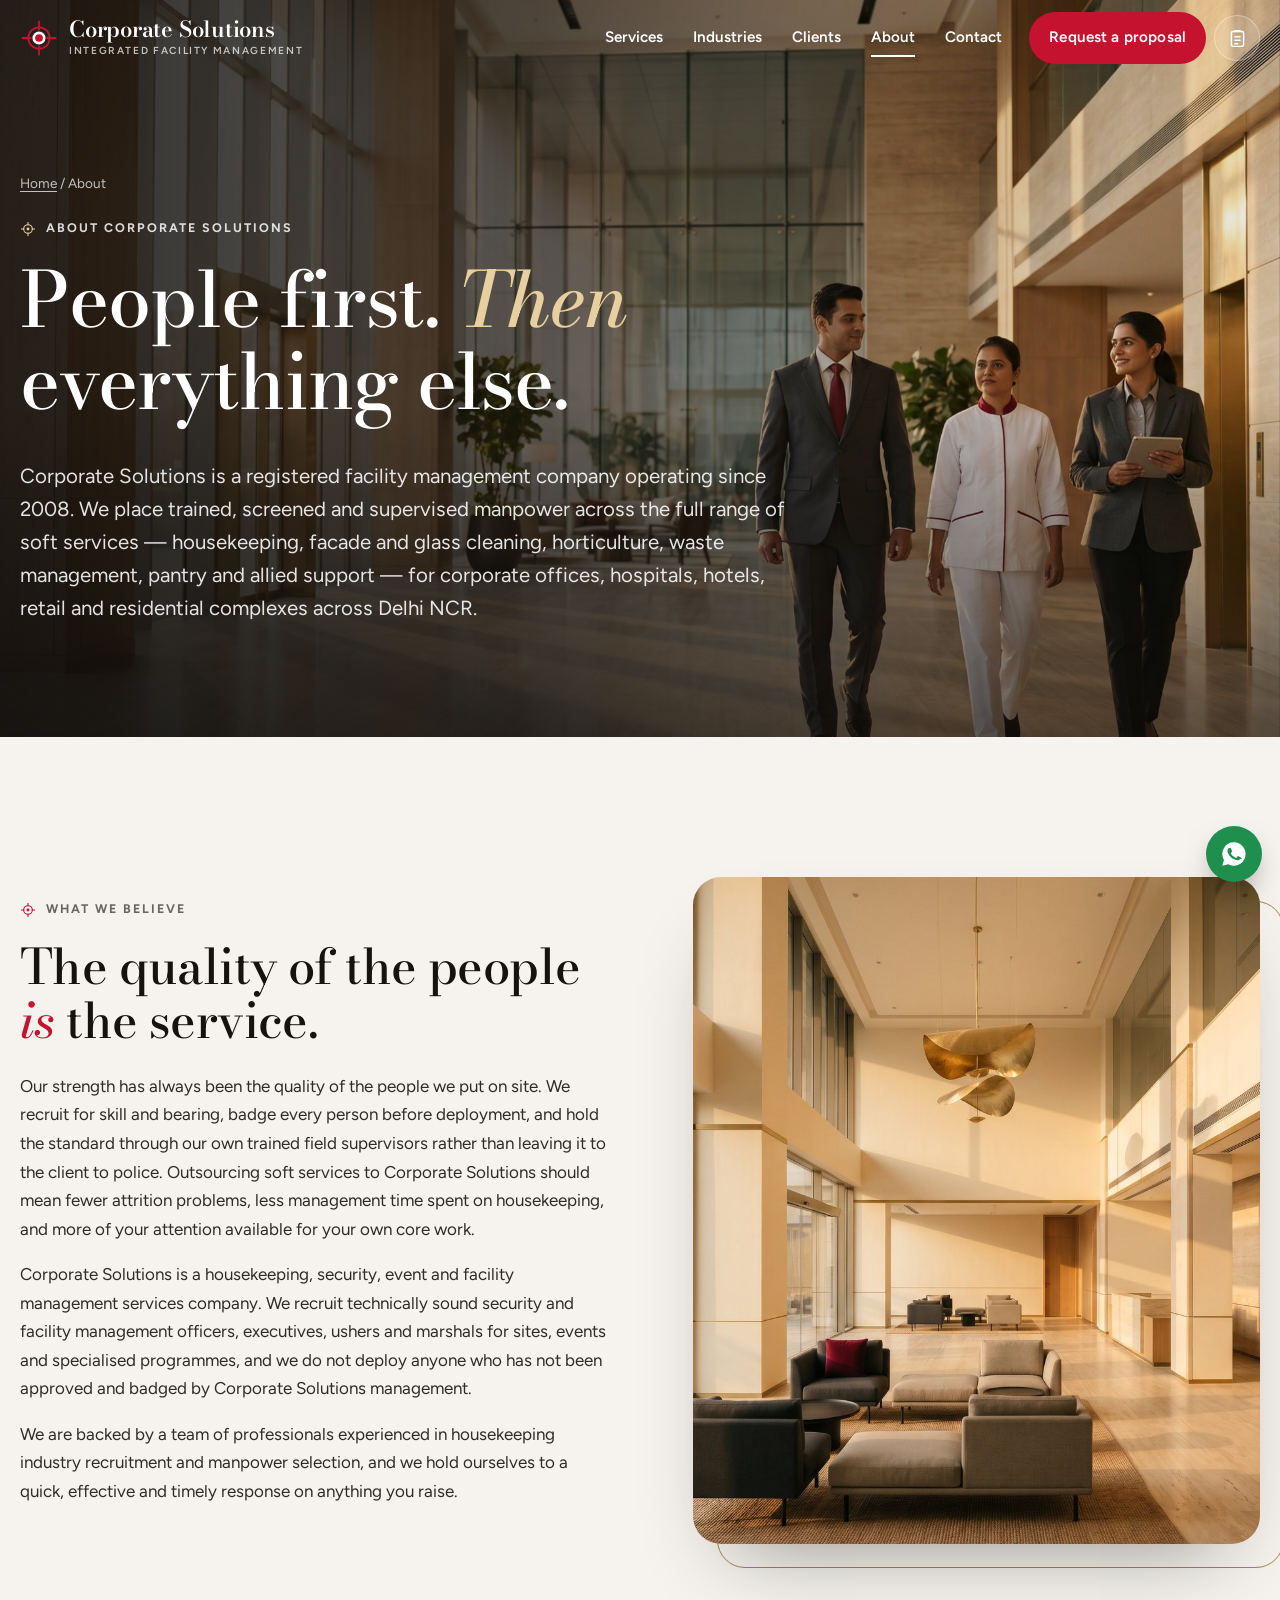
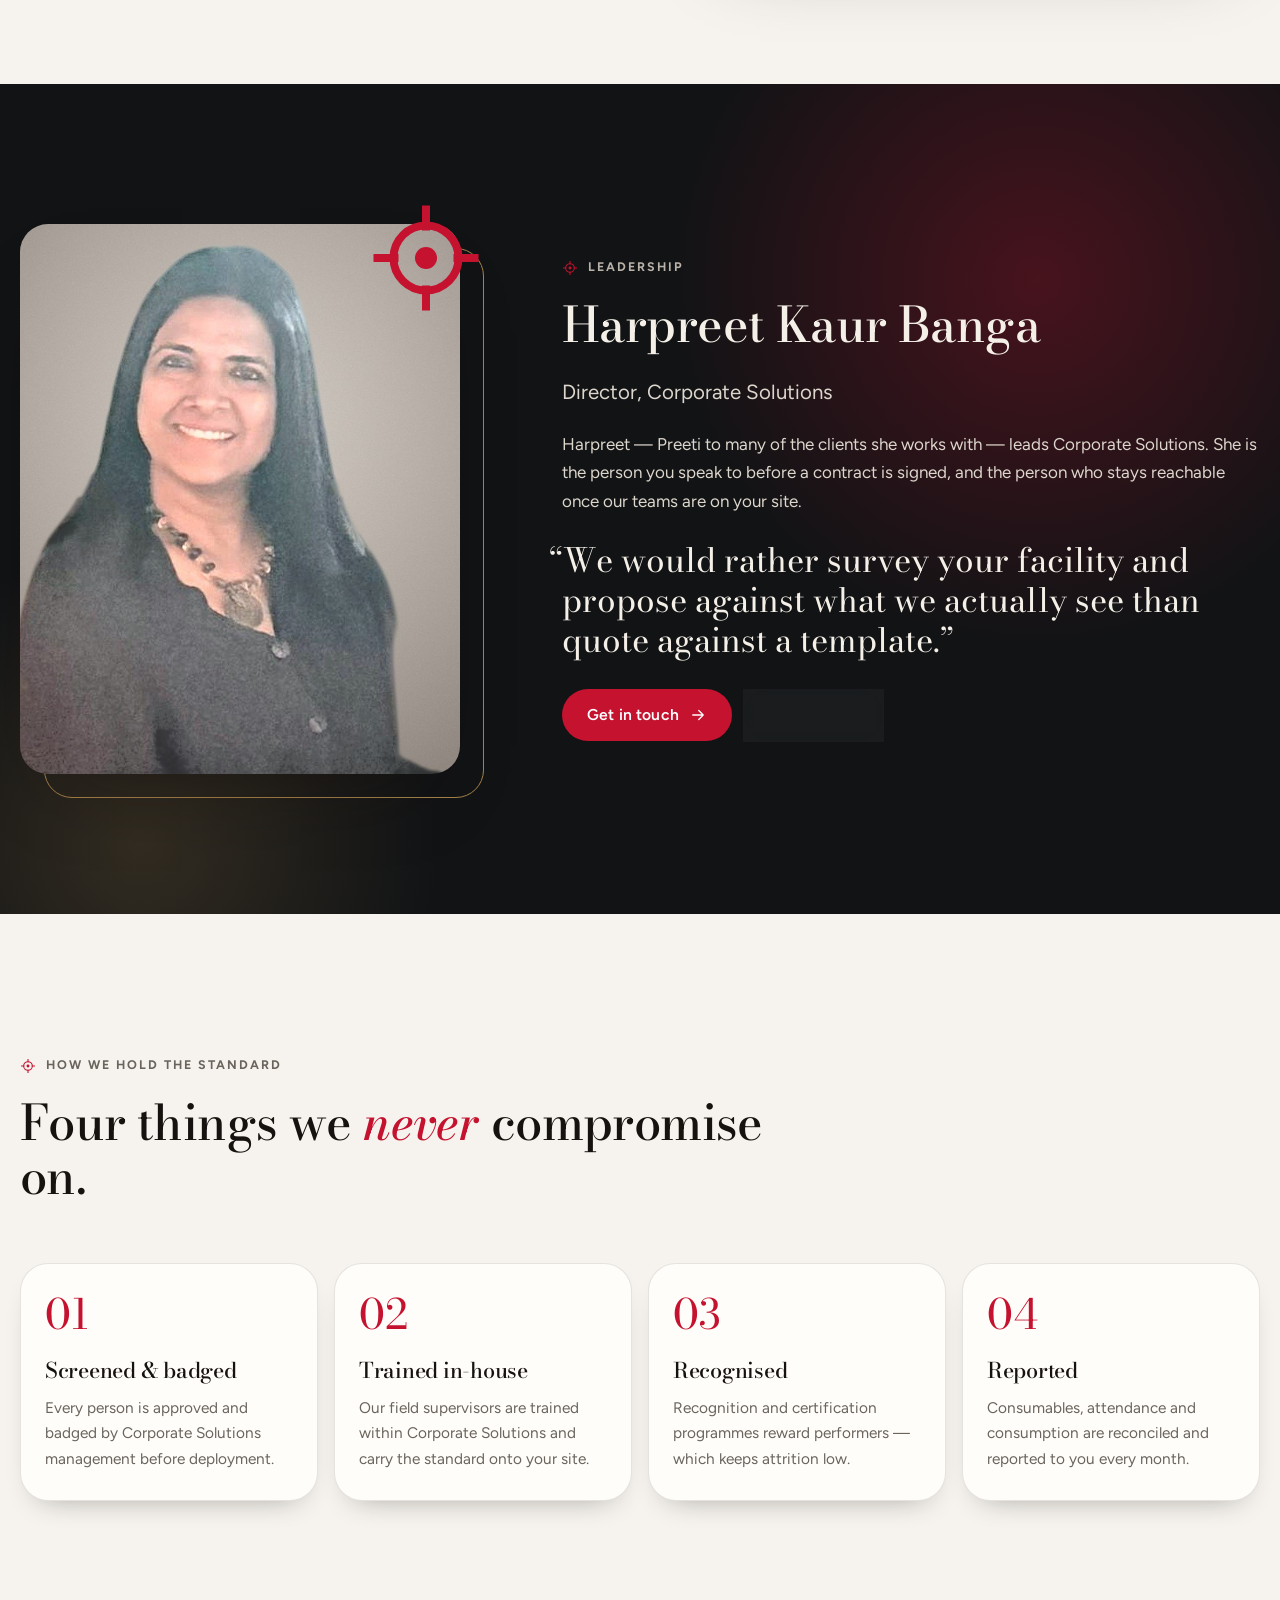
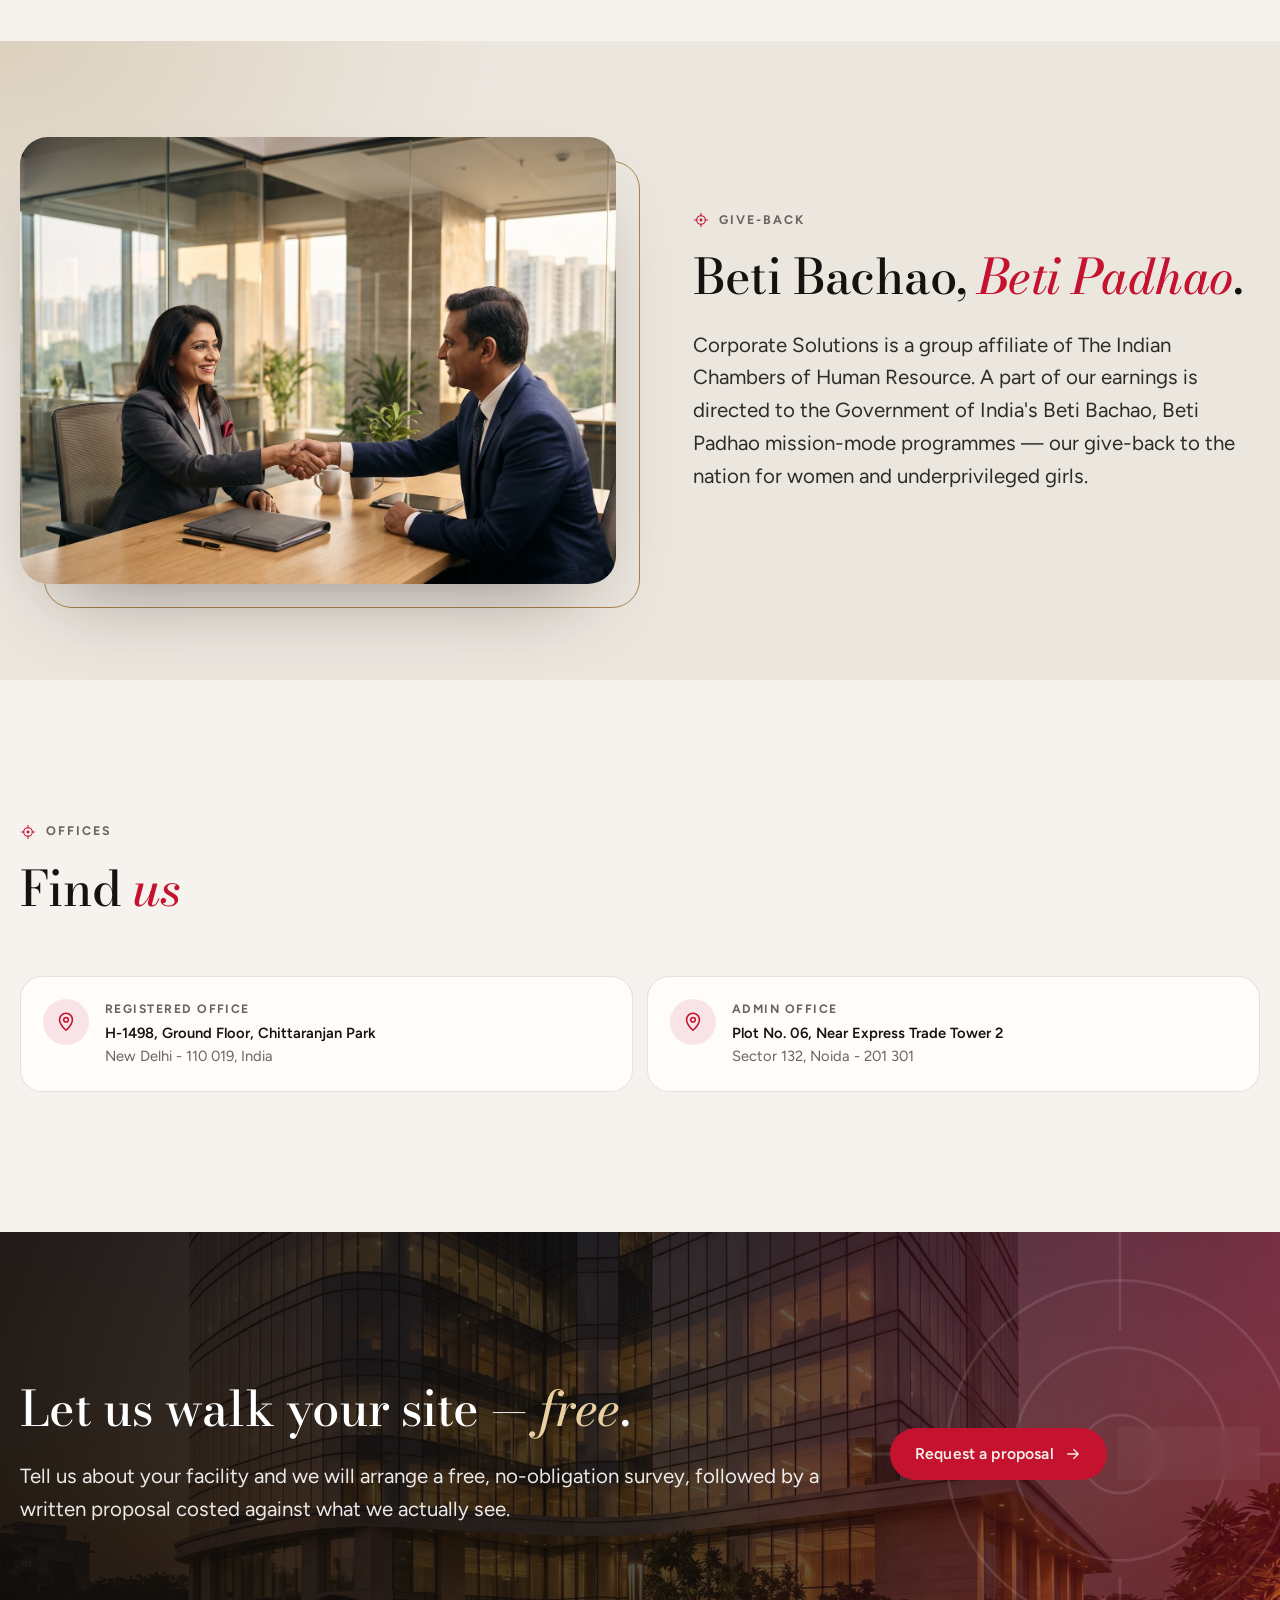
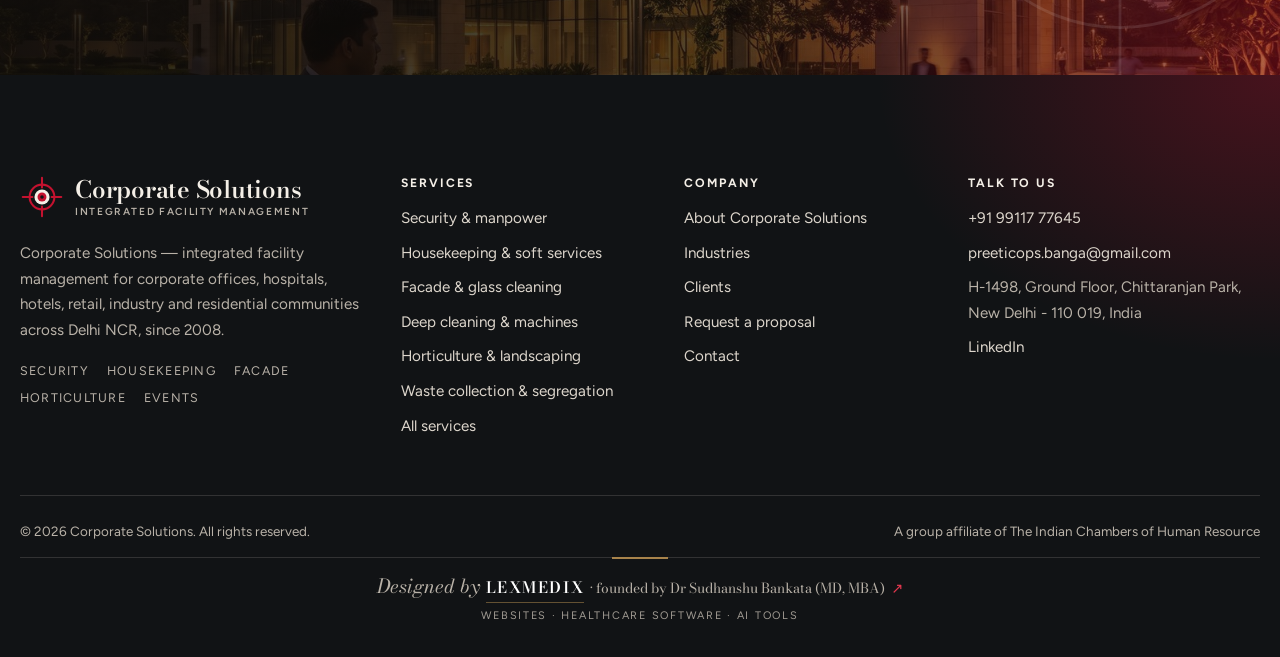
==== commit 4ca9bd03: "Footer credit: Designed by Lexmedix, founded by Dr Sudhanshu Bankata (MD, MBA) Studio standard 11 as" ====
--- a/about/index.html
+++ b/about/index.html
@@ -20,7 +20,7 @@
   <link rel="apple-touch-icon" href="../assets/img/apple-touch-icon.png">
   <link rel="preload" href="../assets/fonts/bodoni-moda.woff2" as="font" type="font/woff2" crossorigin>
   <link rel="preload" href="../assets/fonts/figtree.woff2" as="font" type="font/woff2" crossorigin>
-  <link rel="stylesheet" href="../assets/css/site.css?v=b300190a">
+  <link rel="stylesheet" href="../assets/css/site.css?v=a7dca9e9">
   <script type="application/ld+json">{"@context": "https://schema.org", "@type": "LocalBusiness", "name": "Corporate Solutions", "url": "https://drbankata.github.io/cops-skill/", "image": "https://drbankata.github.io/cops-skill/assets/img/og-image.jpg?v=dccefe23", "telephone": "+91 99117 77645", "email": "preeticops.banga@gmail.com", "description": "Integrated facility management — security, housekeeping, facade cleaning, horticulture, pantry and event manpower — across Delhi NCR.", "foundingDate": "2008", "areaServed": "Delhi NCR", "address": {"@type": "PostalAddress", "streetAddress": "H-1498, Ground Floor, Chittaranjan Park", "addressLocality": "New Delhi", "postalCode": "110019", "addressCountry": "IN"}}</script>
 </head>
 <body class="over-photo">
@@ -134,7 +134,7 @@
       </ul></div>
     </div>
     <div class="fbase"><span>© <span data-year>2026</span> Corporate Solutions. All rights reserved.</span><span>A group affiliate of The Indian Chambers of Human Resource</span></div>
-  <div class="made-by"><a class="mb" href="https://lexmedix.in/services/" target="_blank" rel="noopener"><span class="mb-main"><span class="mb-pre">Designed by</span> <span class="mb-name">Dr Sudhanshu Bankata</span> <span class="mb-cred">(MD, PGP)</span><span class="mb-arrow" aria-hidden="true">&#8599;</span></span><span class="mb-sr">, </span><span class="mb-sub">Websites &middot; Healthcare software &middot; AI tools</span><span class="mb-sr"> (opens in a new tab)</span></a></div>
+  <div class="made-by"><a class="mb" href="https://lexmedix.in/services/" target="_blank" rel="noopener"><span class="mb-main"><span class="mb-pre">Designed by</span> <span class="mb-name">Lexmedix</span> <span class="mb-cred"><span class="mb-dot" aria-hidden="true">&middot; </span><span class="mb-sr">, </span>founded by Dr Sudhanshu Bankata (MD, MBA)</span><span class="mb-arrow" aria-hidden="true">&#8599;</span></span><span class="mb-sr">, </span><span class="mb-sub">Websites &middot; Healthcare software &middot; AI tools</span><span class="mb-sr"> (opens in a new tab)</span></a></div>
 </div>
 </footer>
 <a class="wa" data-show="whatsapp" href="#" hidden aria-label="Chat with Corporate Solutions on WhatsApp"><svg viewBox="0 0 24 24" fill="currentColor" aria-hidden="true"><path d="M12 2a10 10 0 0 0-8.6 15.1L2 22l5-1.3A10 10 0 1 0 12 2zm5.3 14.1c-.2.6-1.3 1.2-1.8 1.2-.5.1-1 .2-3.3-.7-2.8-1.1-4.6-4-4.7-4.2-.1-.2-1.1-1.5-1.1-2.9s.7-2.1 1-2.4c.3-.3.6-.3.8-.3h.6c.2 0 .4 0 .6.5l.9 2.1c.1.2.1.4 0 .6l-.4.6-.4.5c-.1.2-.3.3-.1.6.2.3.8 1.3 1.7 2.1 1.2 1 2.1 1.3 2.4 1.5.3.1.5.1.7-.1l1-1.2c.2-.3.4-.2.7-.1l2 1c.3.1.5.2.5.3.1.2.1.7-.1 1.3z"/></svg></a>
--- a/assets/css/site.css
+++ b/assets/css/site.css
@@ -703,8 +703,8 @@
 .irow>*{min-width:0;overflow-wrap:anywhere}
 
 /* ---------- Designer credit ("Designed by", footer) ---------- */
-.made-by { margin-top: 22px; padding-top: 20px; border-top: 1px solid var(--mb-line); display: flex; justify-content: center; text-align: center; min-width: 0; }
-.made-by .mb { display: inline-flex; flex-direction: column; align-items: center; gap: 6px; min-height: 44px; justify-content: center; max-width: 100%; color: var(--mb-text); text-decoration: none; overflow-wrap: anywhere; position: relative; }
+.made-by { margin-top: 14px; padding-top: 12px; border-top: 1px solid var(--mb-line); display: flex; justify-content: center; text-align: center; min-width: 0; }
+.made-by .mb { display: inline-flex; flex-direction: column; align-items: center; gap: 4px; min-height: 44px; justify-content: center; max-width: 100%; color: var(--mb-text); text-decoration: none; overflow-wrap: anywhere; position: relative; }
 .made-by .mb:hover { text-decoration: none; color: var(--mb-text); }
 .made-by .mb-main { display: inline-flex; flex-wrap: wrap; align-items: baseline; justify-content: center; gap: 0 .4em; min-width: 0; }
 .made-by .mb-pre { font-family: var(--mb-pre-font); font-style: var(--mb-pre-style, normal); font-size: var(--mb-pre-size, 1.1rem); color: var(--mb-muted); letter-spacing: var(--mb-pre-ls, 0); text-transform: var(--mb-pre-tt, none); }
@@ -717,6 +717,7 @@
 .made-by .mb:hover .mb-arrow, .made-by .mb:focus-visible .mb-arrow { transform: translate(3px, -3px); }
 .made-by .mb:focus-visible { outline: 2px solid var(--mb-accent); outline-offset: 4px; border-radius: 4px; }
 @media (prefers-reduced-motion: reduce) { .made-by .mb-name, .made-by .mb-arrow { transition: none; } }
+@media (max-width: 480px) { .made-by .mb-dot { display: none; } .made-by .mb-sub { position: absolute; width: 1px; height: 1px; margin: -1px; padding: 0; overflow: hidden; clip: rect(0 0 0 0); white-space: nowrap; border: 0; } }
 .made-by { --mb-line: var(--line-dark); --mb-text: var(--on-dark-soft); --mb-muted: var(--on-dark-muted); --mb-accent: var(--brass); --mb-rest: rgba(168,131,75,.55); --mb-pre-font: var(--display); --mb-pre-style: italic; --mb-pre-size: 1.2rem; --mb-name-font: var(--display); --mb-name-weight: 600; --mb-name-size: .98rem; --mb-name-ls: .1em; --mb-name-tt: uppercase; --mb-name-color: #fff; --mb-sub-font: var(--sans); }
 .made-by .mb-arrow { color: #e5384f; }
 .made-by { position: relative; }
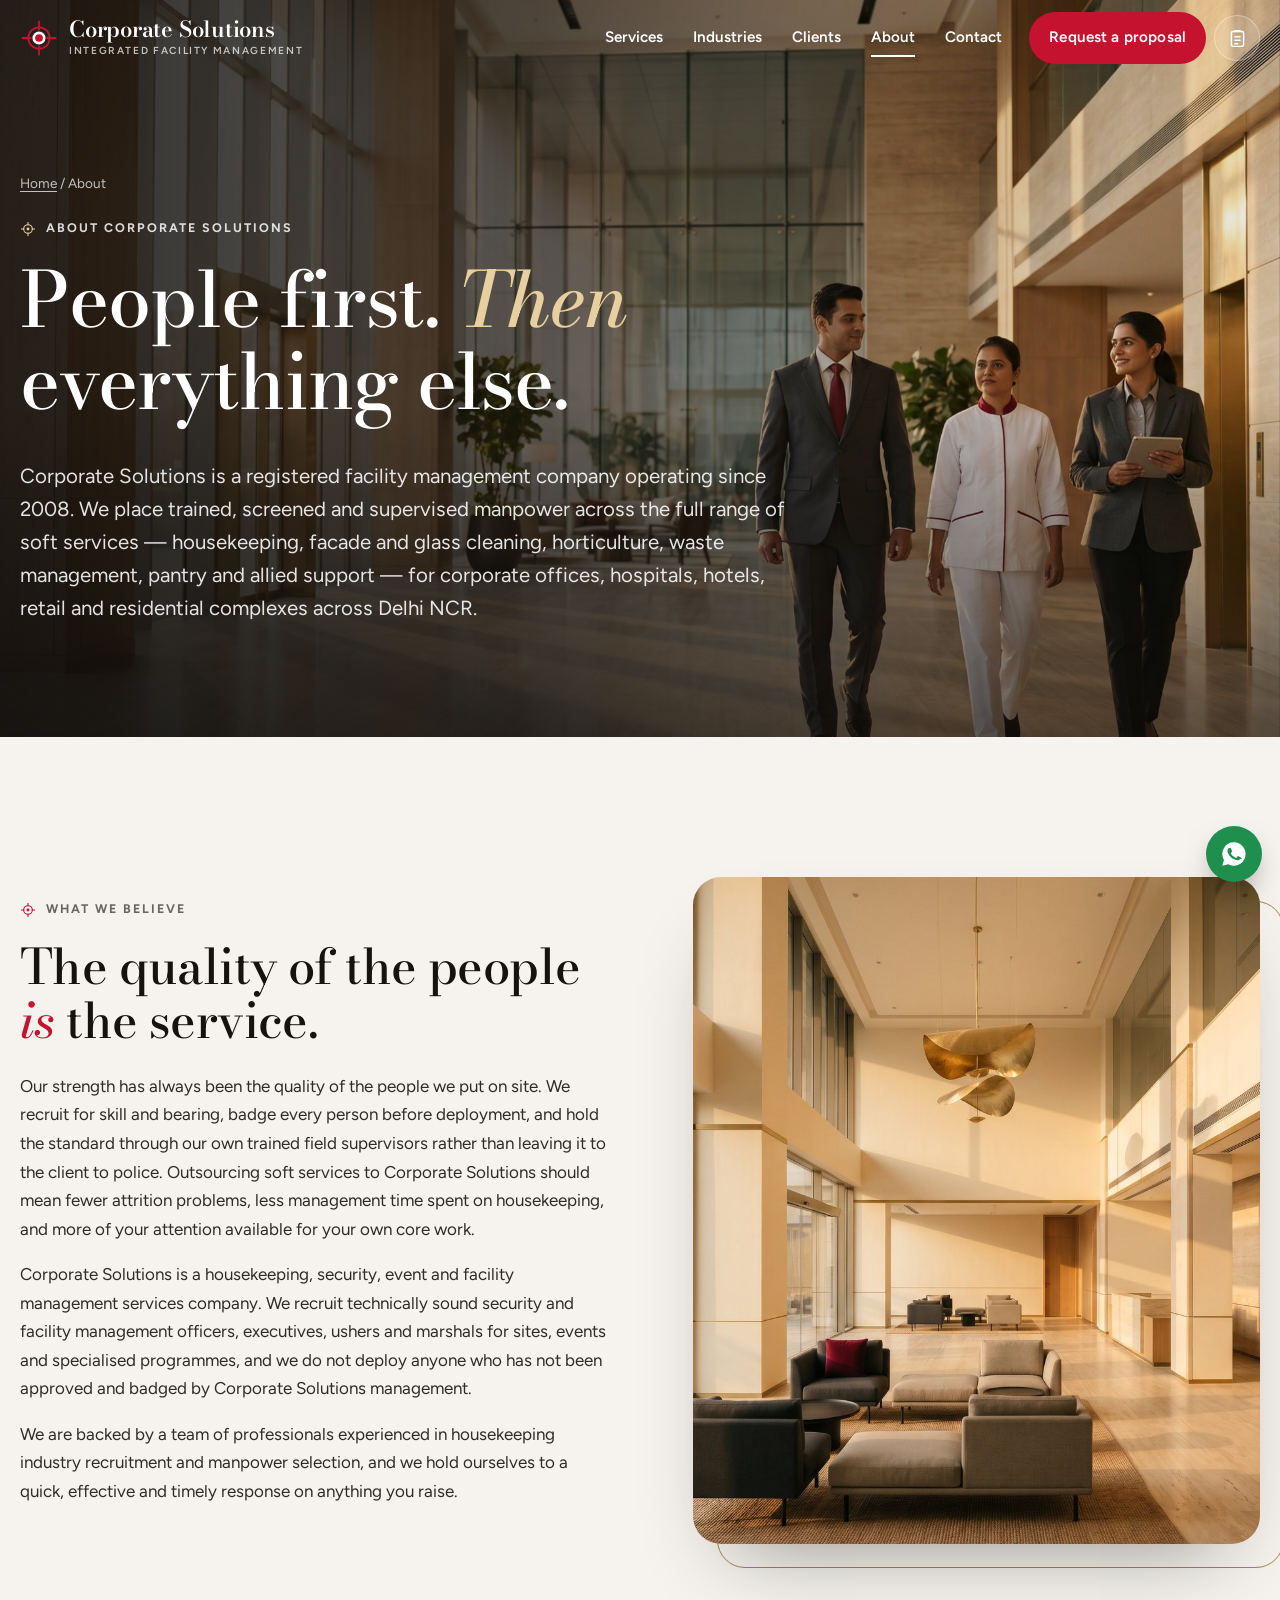
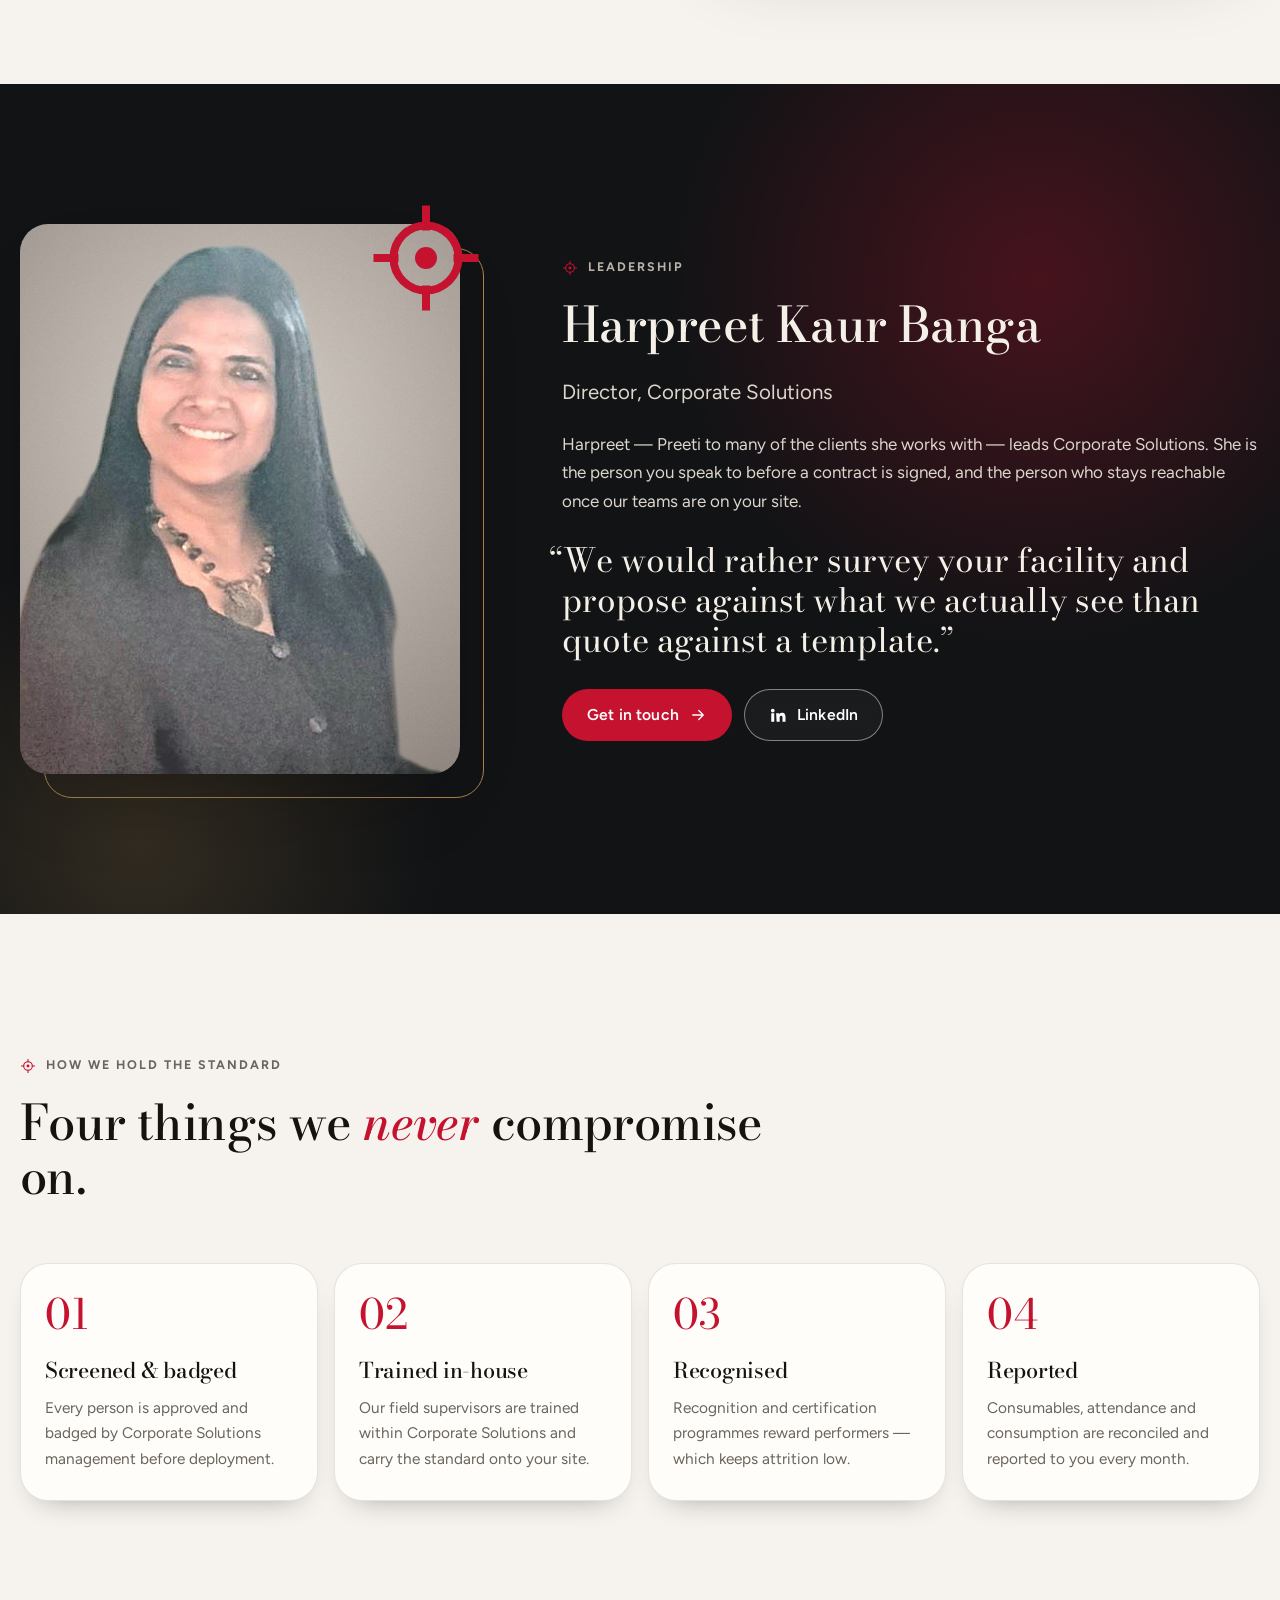
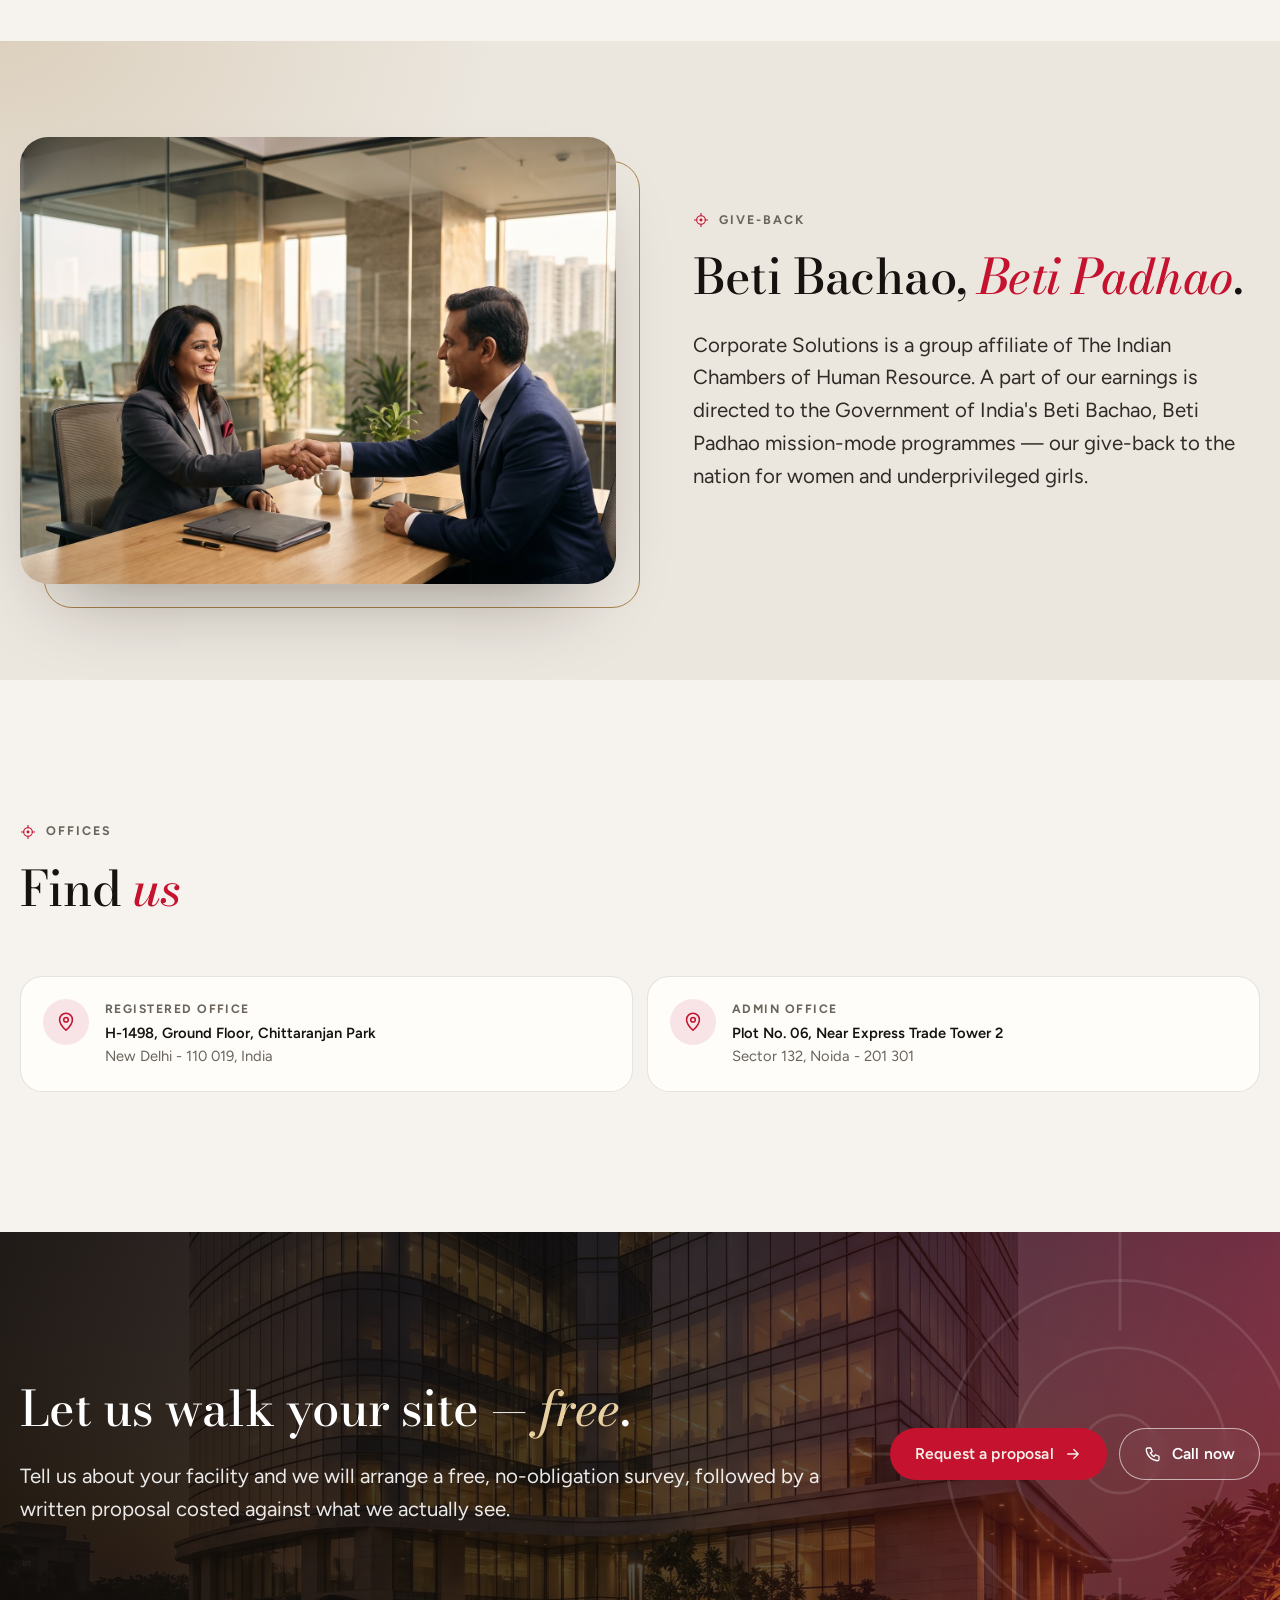
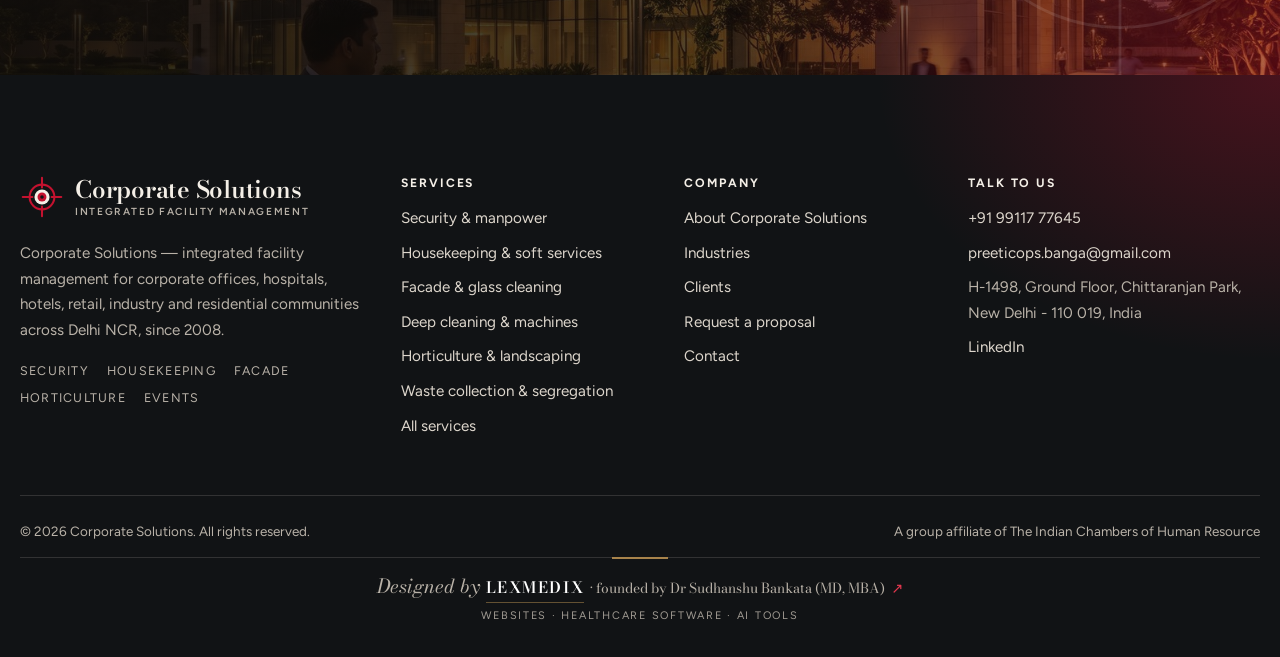
==== commit b1a62281: "Footer credit: show the tools line on phones too (owner) Removes the rule that hid "Websites, Health" ====
--- a/about/index.html
+++ b/about/index.html
@@ -20,7 +20,7 @@
   <link rel="apple-touch-icon" href="../assets/img/apple-touch-icon.png">
   <link rel="preload" href="../assets/fonts/bodoni-moda.woff2" as="font" type="font/woff2" crossorigin>
   <link rel="preload" href="../assets/fonts/figtree.woff2" as="font" type="font/woff2" crossorigin>
-  <link rel="stylesheet" href="../assets/css/site.css?v=a7dca9e9">
+  <link rel="stylesheet" href="../assets/css/site.css?v=cd82e272">
   <script type="application/ld+json">{"@context": "https://schema.org", "@type": "LocalBusiness", "name": "Corporate Solutions", "url": "https://drbankata.github.io/cops-skill/", "image": "https://drbankata.github.io/cops-skill/assets/img/og-image.jpg?v=dccefe23", "telephone": "+91 99117 77645", "email": "preeticops.banga@gmail.com", "description": "Integrated facility management — security, housekeeping, facade cleaning, horticulture, pantry and event manpower — across Delhi NCR.", "foundingDate": "2008", "areaServed": "Delhi NCR", "address": {"@type": "PostalAddress", "streetAddress": "H-1498, Ground Floor, Chittaranjan Park", "addressLocality": "New Delhi", "postalCode": "110019", "addressCountry": "IN"}}</script>
 </head>
 <body class="over-photo">
--- a/assets/css/site.css
+++ b/assets/css/site.css
@@ -717,7 +717,7 @@
 .made-by .mb:hover .mb-arrow, .made-by .mb:focus-visible .mb-arrow { transform: translate(3px, -3px); }
 .made-by .mb:focus-visible { outline: 2px solid var(--mb-accent); outline-offset: 4px; border-radius: 4px; }
 @media (prefers-reduced-motion: reduce) { .made-by .mb-name, .made-by .mb-arrow { transition: none; } }
-@media (max-width: 480px) { .made-by .mb-dot { display: none; } .made-by .mb-sub { position: absolute; width: 1px; height: 1px; margin: -1px; padding: 0; overflow: hidden; clip: rect(0 0 0 0); white-space: nowrap; border: 0; } }
+@media (max-width: 480px) { .made-by .mb-dot { display: none; } }
 .made-by { --mb-line: var(--line-dark); --mb-text: var(--on-dark-soft); --mb-muted: var(--on-dark-muted); --mb-accent: var(--brass); --mb-rest: rgba(168,131,75,.55); --mb-pre-font: var(--display); --mb-pre-style: italic; --mb-pre-size: 1.2rem; --mb-name-font: var(--display); --mb-name-weight: 600; --mb-name-size: .98rem; --mb-name-ls: .1em; --mb-name-tt: uppercase; --mb-name-color: #fff; --mb-sub-font: var(--sans); }
 .made-by .mb-arrow { color: #e5384f; }
 .made-by { position: relative; }
